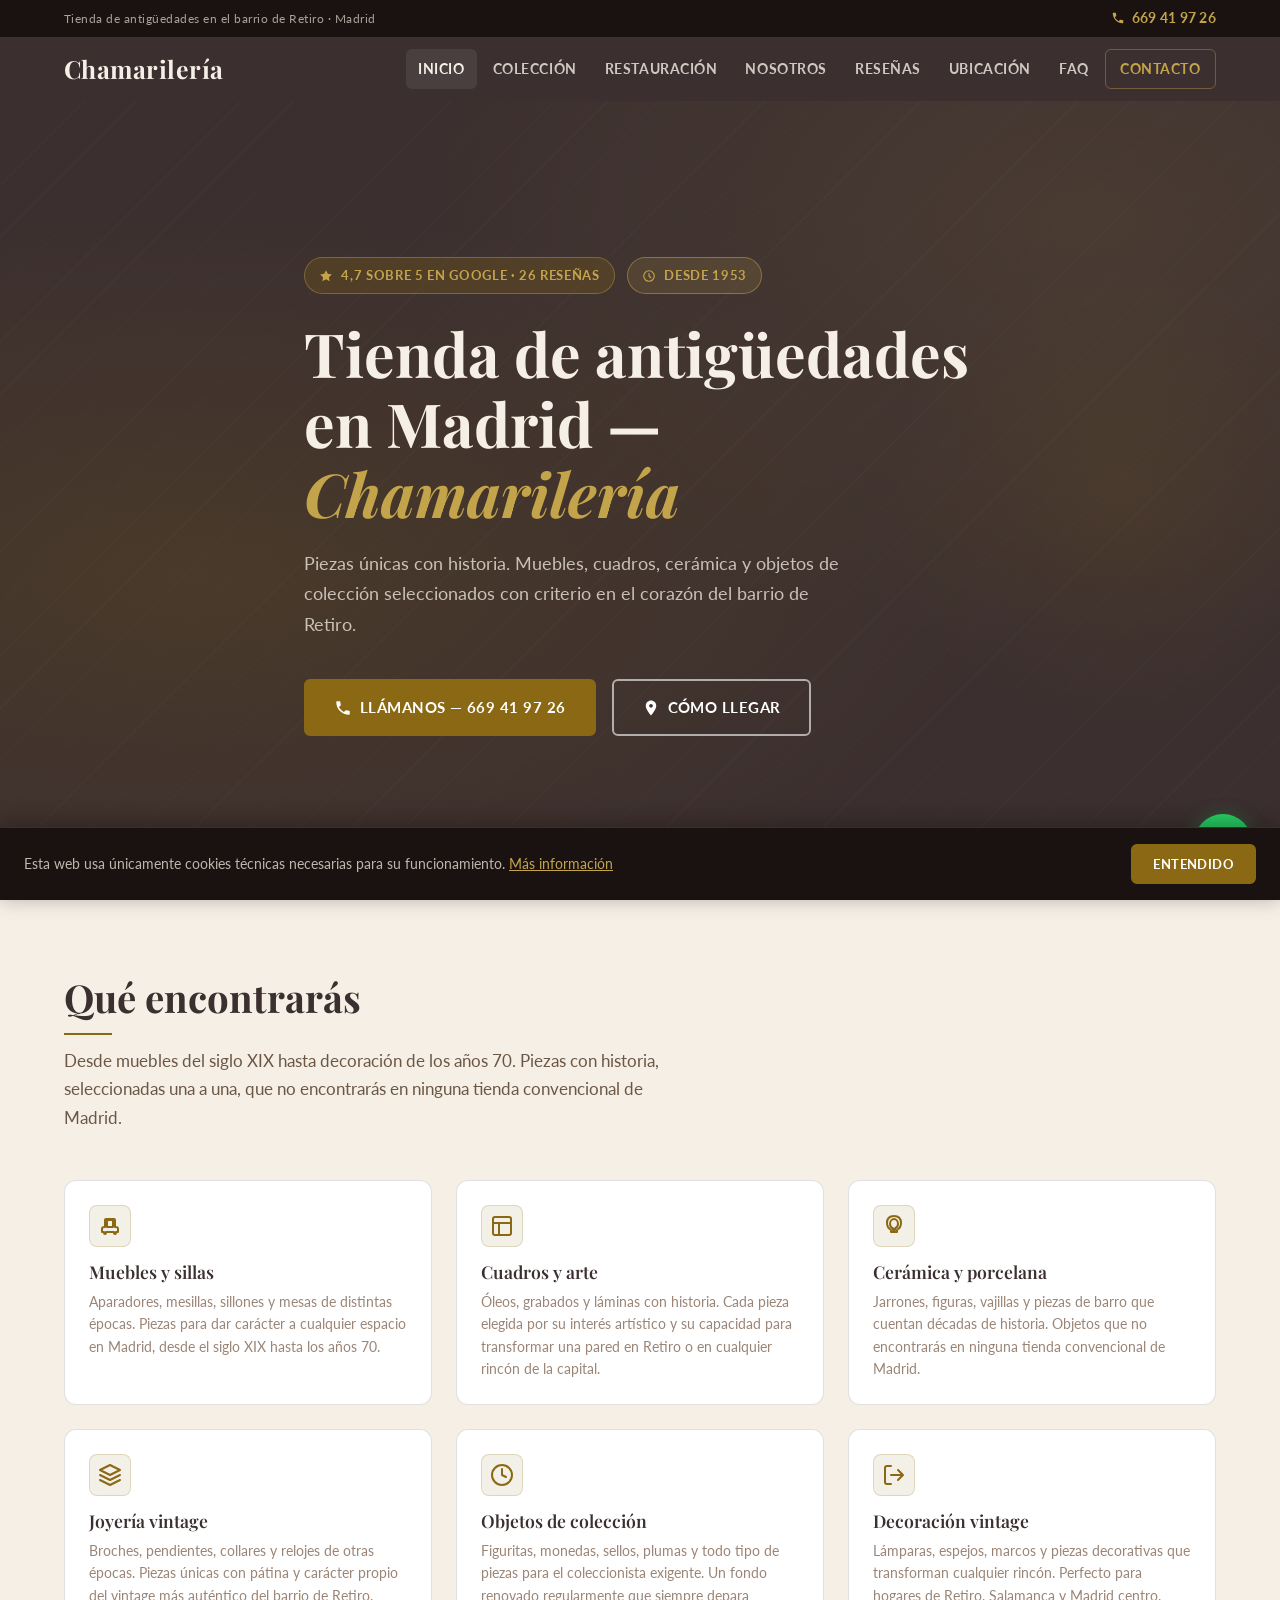
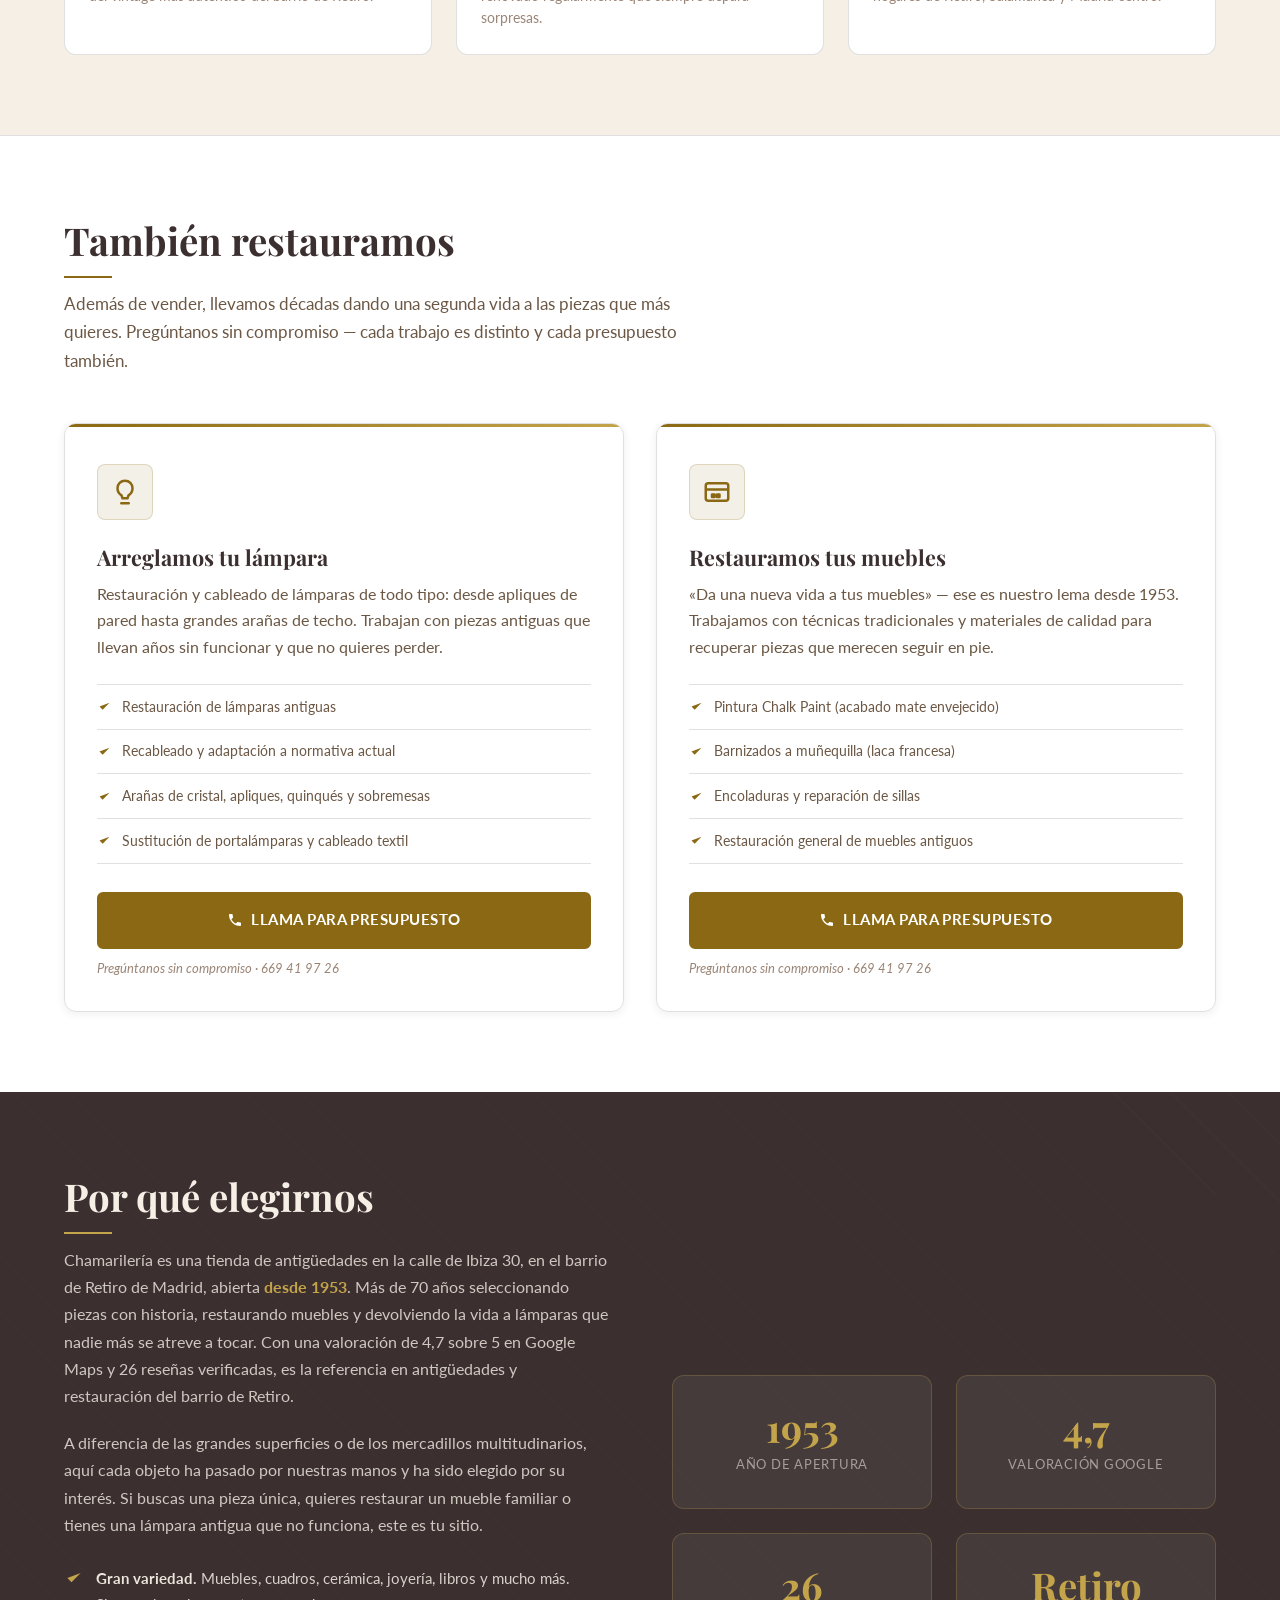
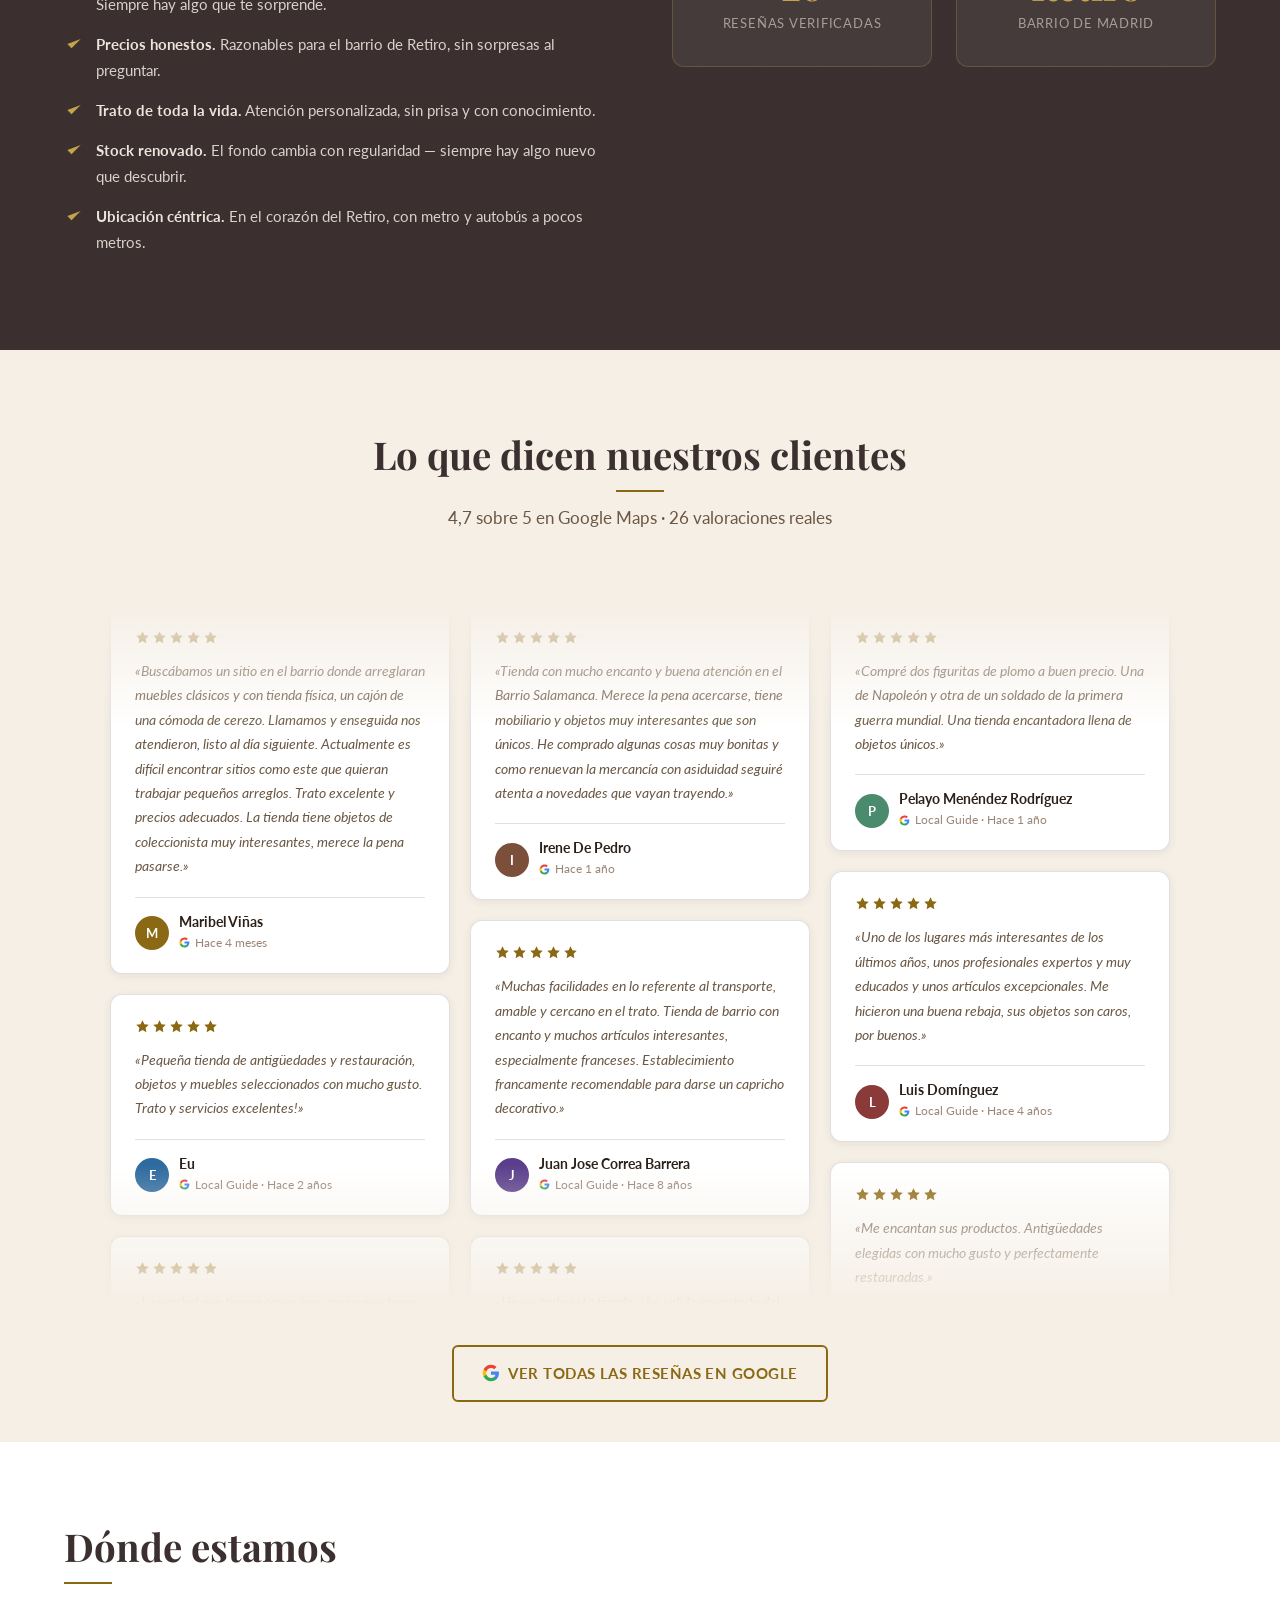
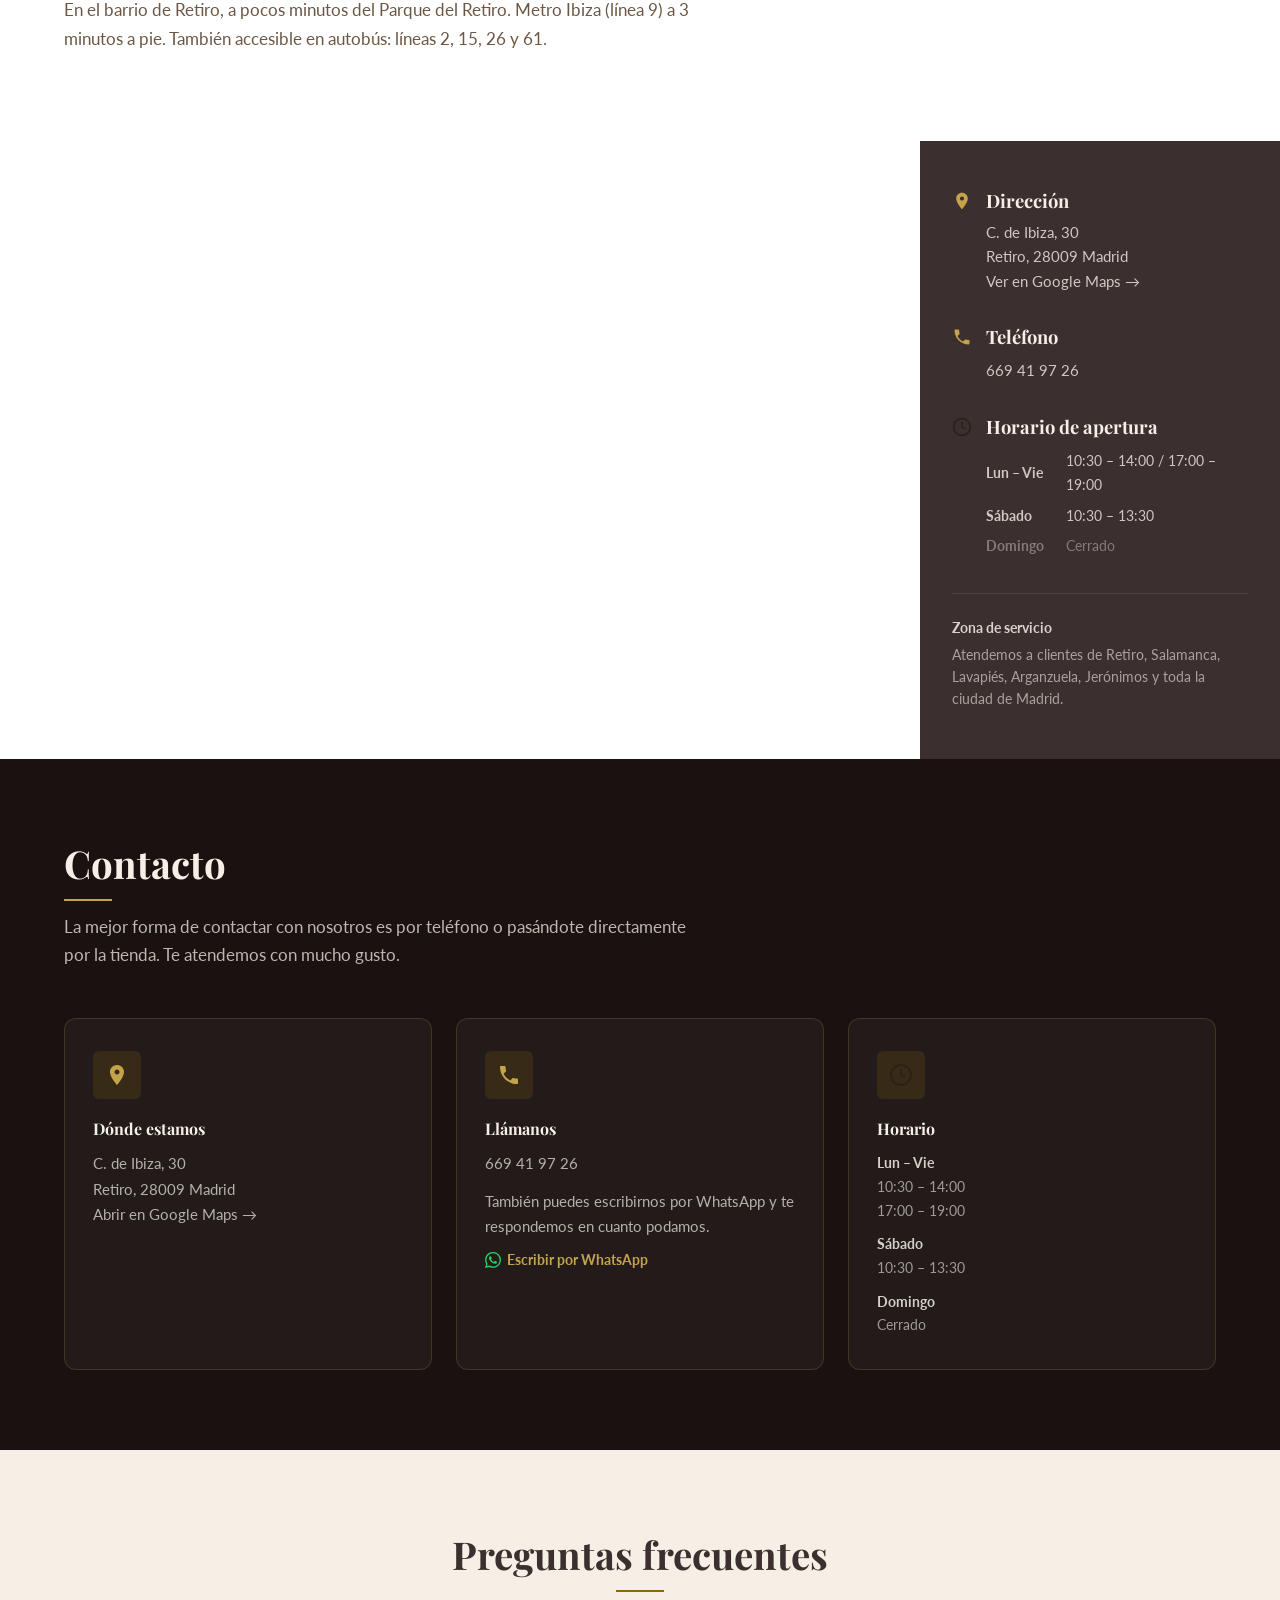
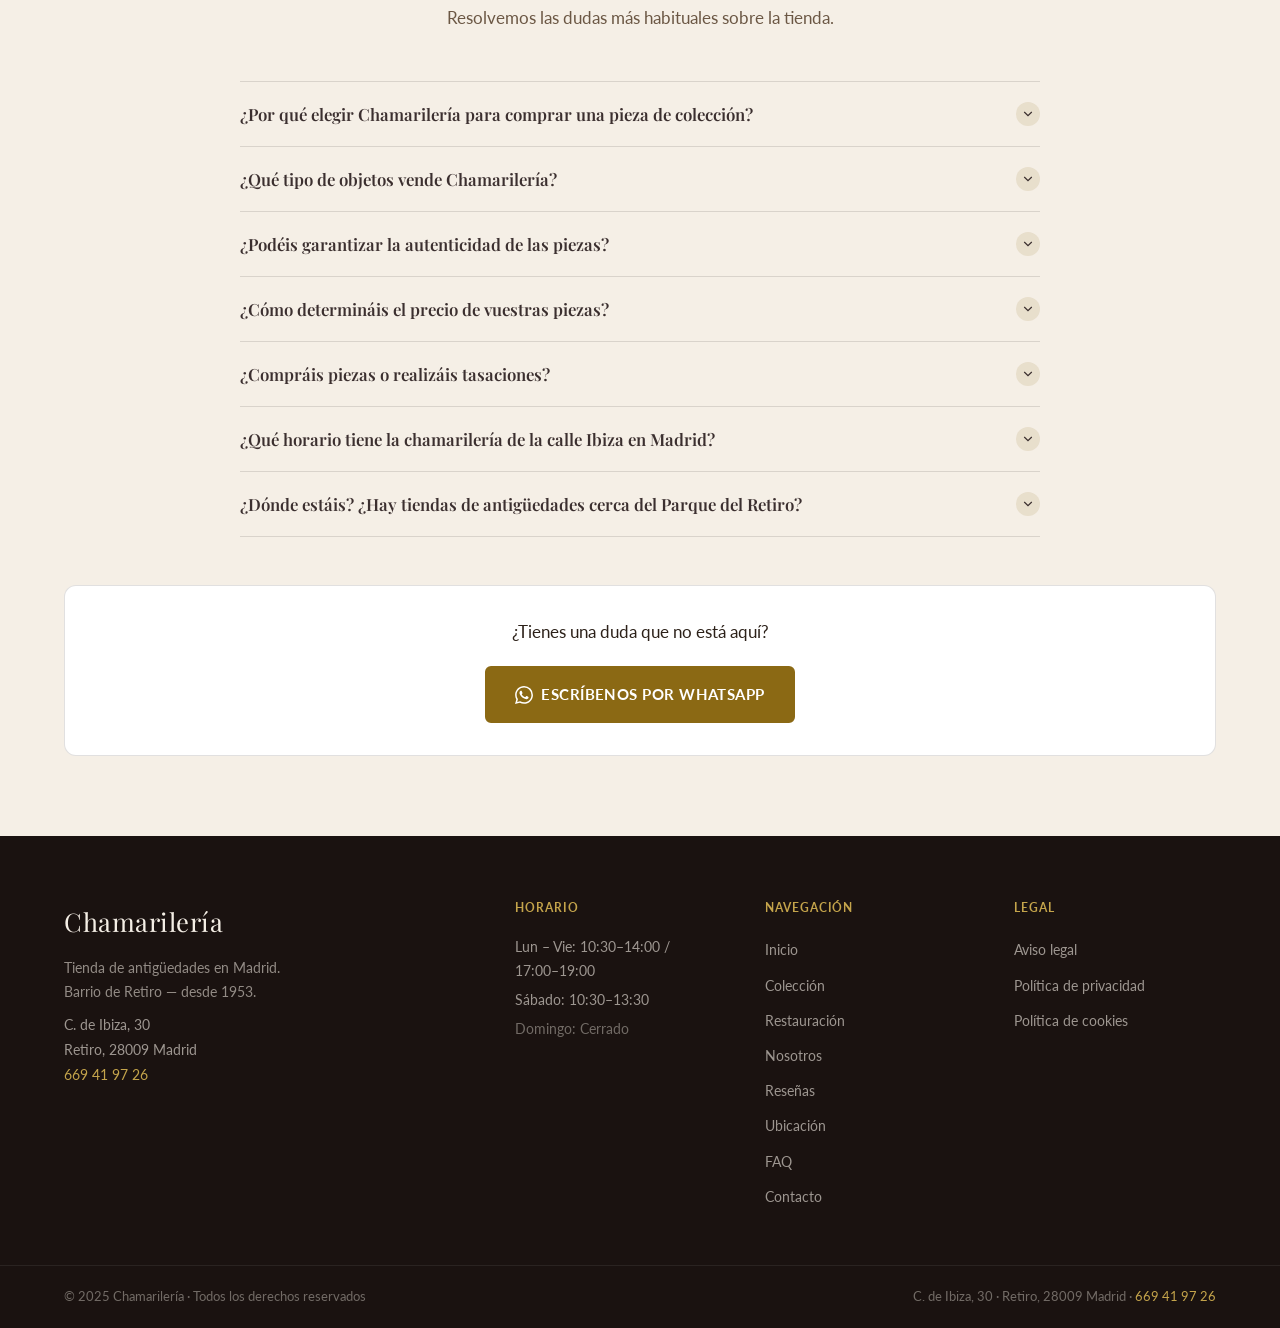
==== index.html @ 6d9577a8 "Primer commit: web Chamarilería" ====
<!DOCTYPE html>
<html lang="es">
<head>
  <meta charset="UTF-8">
  <meta name="viewport" content="width=device-width, initial-scale=1.0">
  <title>Tienda de Antigüedades en Madrid — Chamarilería | Retiro, calle Ibiza</title>
  <meta name="description" content="Chamarilería, tienda de antigüedades en Madrid (Retiro). Muebles, cuadros, cerámica, joyería vintage y objetos de colección. 4,7 ⭐ en Google · 26 reseñas. C. de Ibiza, 30. Tel. 669 41 97 26.">
  <link rel="canonical" href="https://[[DOMINIO]]/">
  <meta name="robots" content="index, follow">

  <!-- Open Graph -->
  <meta property="og:title" content="Tienda de Antigüedades en Madrid — Chamarilería | Retiro">
  <meta property="og:description" content="Chamarilería, tienda de antigüedades en Madrid (Retiro). Muebles, cuadros, cerámica, joyería vintage y objetos de colección. 4,7 ⭐ en Google · 26 reseñas.">
  <meta property="og:image" content="https://[[DOMINIO]]/img/og-image.jpg">
  <meta property="og:url" content="https://[[DOMINIO]]/">
  <meta property="og:type" content="website">
  <meta property="og:locale" content="es_ES">

  <!-- Twitter Card -->
  <meta name="twitter:card" content="summary_large_image">
  <meta name="twitter:title" content="Tienda de Antigüedades en Madrid — Chamarilería | Retiro">
  <meta name="twitter:description" content="Chamarilería, tienda de antigüedades en Madrid (Retiro). 4,7 ⭐ en Google · 26 reseñas. C. de Ibiza, 30.">
  <meta name="twitter:image" content="https://[[DOMINIO]]/img/og-image.jpg">

  <!-- Google Fonts -->
  <link rel="preconnect" href="https://fonts.googleapis.com">
  <link rel="preconnect" href="https://fonts.gstatic.com" crossorigin>
  <link href="https://fonts.googleapis.com/css2?family=Playfair+Display:ital,wght@0,400;0,600;0,700;1,400&family=Lato:wght@300;400;700&display=swap" rel="stylesheet">

  <!-- CSS -->
  <link rel="stylesheet" href="css/styles.css">

  <!-- Schema.org JSON-LD -->
  <script type="application/ld+json">
  {
    "@context": "https://schema.org",
    "@graph": [
      {
        "@type": "AntiqueShop",
        "@id": "https://[[DOMINIO]]/#negocio",
        "name": "Chamarilería",
        "description": "Tienda de antigüedades en Madrid (barrio de Retiro) abierta desde 1953. Especializada en muebles, cuadros, cerámica, joyería vintage y objetos de colección. También restaura muebles (Chalk Paint, barnizados a muñequilla, encoladuras) y repara lámparas antiguas (restauración y cableado). Valoración de 4,7 sobre 5 en Google con 26 reseñas.",
        "foundingDate": "1953",
        "url": "https://[[DOMINIO]]",
        "telephone": "+34669419726",
        "address": {
          "@type": "PostalAddress",
          "streetAddress": "C. de Ibiza, 30",
          "addressLocality": "Madrid",
          "addressRegion": "Madrid",
          "postalCode": "28009",
          "addressCountry": "ES"
        },
        "geo": {
          "@type": "GeoCoordinates",
          "latitude": 40.4076,
          "longitude": -3.6886
        },
        "openingHoursSpecification": [
          {
            "@type": "OpeningHoursSpecification",
            "dayOfWeek": ["Monday", "Tuesday", "Wednesday", "Thursday", "Friday"],
            "opens": "10:30",
            "closes": "14:00"
          },
          {
            "@type": "OpeningHoursSpecification",
            "dayOfWeek": ["Monday", "Tuesday", "Wednesday", "Thursday", "Friday"],
            "opens": "17:00",
            "closes": "19:00"
          },
          {
            "@type": "OpeningHoursSpecification",
            "dayOfWeek": ["Saturday"],
            "opens": "10:30",
            "closes": "13:30"
          }
        ],
        "aggregateRating": {
          "@type": "AggregateRating",
          "ratingValue": "4.7",
          "reviewCount": "26",
          "bestRating": "5"
        },
        "areaServed": [
          {"@type": "Place", "name": "Retiro, Madrid"},
          {"@type": "Place", "name": "Salamanca, Madrid"},
          {"@type": "Place", "name": "Lavapiés, Madrid"},
          {"@type": "Place", "name": "Arganzuela, Madrid"},
          {"@type": "Place", "name": "Madrid centro"}
        ],
        "priceRange": "€€",
        "image": "https://[[DOMINIO]]/img/og-image.jpg",
        "sameAs": []
      },
      {
        "@type": "FAQPage",
        "mainEntity": [
          {
            "@type": "Question",
            "name": "¿Por qué elegir Chamarilería para comprar una pieza de colección?",
            "acceptedAnswer": {
              "@type": "Answer",
              "text": "A diferencia de las subastas online o los grandes mercadillos, en Chamarilería cada pieza ha pasado por nuestras manos antes de llegar al mostrador. La seleccionamos por su valor histórico, estético o artístico. Con 4,7 sobre 5 en Google Maps y 26 reseñas verificadas, nuestros clientes valoran especialmente el criterio en la selección y la atención personalizada en nuestro local del barrio de Retiro de Madrid."
            }
          },
          {
            "@type": "Question",
            "name": "¿Qué tipo de objetos vende Chamarilería?",
            "acceptedAnswer": {
              "@type": "Answer",
              "text": "Chamarilería vende muebles antiguos, cuadros y grabados, cerámica y porcelana, joyería vintage, objetos de colección (monedas, sellos, figuritas) y decoración de otras épocas. El stock se renueva con regularidad, así que siempre hay algo nuevo que descubrir."
            }
          },
          {
            "@type": "Question",
            "name": "¿Podéis garantizar la autenticidad de las piezas?",
            "acceptedAnswer": {
              "@type": "Answer",
              "text": "Seleccionamos cada pieza personalmente y valoramos su procedencia antes de incluirla en el inventario. En caso de duda sobre la autenticidad o antigüedad de un objeto concreto, lo comunicamos con total transparencia. El objetivo es que el cliente sepa exactamente qué compra y qué historia tiene."
            }
          },
          {
            "@type": "Question",
            "name": "¿Cómo determináis el precio de vuestras piezas?",
            "acceptedAnswer": {
              "@type": "Answer",
              "text": "El precio de cada pieza se establece en función de su antigüedad, estado de conservación, procedencia, rareza y valor artístico o histórico. No aplicamos tarifas genéricas: cada objeto tiene su propia historia y su propio valor."
            }
          },
          {
            "@type": "Question",
            "name": "¿Compráis piezas o realizáis tasaciones?",
            "acceptedAnswer": {
              "@type": "Answer",
              "text": "Sí, nos interesa adquirir piezas con valor histórico, artístico o de colección contrastado. Para no hacer perder tiempo al cliente, pedimos fotos de buena calidad y cualquier documentación disponible (procedencia, certificados, facturas de época) antes de concertar una visita. No valoramos objetos de uso doméstico corriente ni artículos en mal estado."
            }
          },
          {
            "@type": "Question",
            "name": "¿Qué horario tiene la chamarilería de la calle Ibiza en Madrid?",
            "acceptedAnswer": {
              "@type": "Answer",
              "text": "Chamarilería abre de lunes a viernes de 10:30 a 14:00 y de 17:00 a 19:00. Los sábados abre de 10:30 a 13:30. Los domingos y festivos permanece cerrada."
            }
          },
          {
            "@type": "Question",
            "name": "¿Hay tiendas de antigüedades cerca del Parque del Retiro?",
            "acceptedAnswer": {
              "@type": "Answer",
              "text": "Sí. Chamarilería está en la calle de Ibiza 30, a escasos minutos a pie del Parque del Retiro, muy cerca del metro Ibiza (línea 9). Es el punto de referencia para los amantes de las antigüedades en esta zona de Madrid."
            }
          }
        ]
      }
    ]
  }
  </script>

  <link rel="icon" type="image/x-icon" href="favicon.ico">
</head>
<body>

  <!-- =========================================================
       HEADER
  ========================================================== -->
  <header id="header">
    <div class="top-bar">
      <div class="container">
        <span class="top-bar-text">Tienda de antigüedades en el barrio de Retiro · Madrid</span>
        <a href="tel:+34669419726" class="top-bar-phone" aria-label="Llamar a Chamarilería">
          <svg viewBox="0 0 24 24" aria-hidden="true"><path d="M6.6 10.8c1.4 2.8 3.8 5.1 6.6 6.6l2.2-2.2c.3-.3.7-.4 1-.2 1.1.4 2.3.6 3.6.6.6 0 1 .4 1 1V20c0 .6-.4 1-1 1-9.4 0-17-7.6-17-17 0-.6.4-1 1-1h3.5c.6 0 1 .4 1 1 0 1.3.2 2.5.6 3.6.1.3 0 .7-.2 1L6.6 10.8z"/></svg>
          669 41 97 26
        </a>
      </div>
    </div>
    <nav class="nav" aria-label="Navegación principal">
      <div class="container nav-inner">
        <a href="#inicio" class="nav-logo" aria-label="Chamarilería — Inicio">Chamarilería</a>
        <button class="hamburger" id="hamburger" aria-label="Abrir menú" aria-expanded="false" aria-controls="navMenu">
          <span></span>
          <span></span>
          <span></span>
        </button>
        <ul class="nav-menu" id="navMenu" role="list">
          <li><a href="#inicio">Inicio</a></li>
          <li><a href="#que-encontraras">Colección</a></li>
          <li><a href="#restauracion">Restauración</a></li>
          <li><a href="#sobre-nosotros">Nosotros</a></li>
          <li><a href="#resenas">Reseñas</a></li>
          <li><a href="#donde-estamos">Ubicación</a></li>
          <li><a href="#faq">FAQ</a></li>
          <li><a href="#contacto" class="nav-cta">Contacto</a></li>
        </ul>
      </div>
    </nav>
  </header>

  <main>

    <!-- =========================================================
         HERO
    ========================================================== -->
    <section id="inicio" class="hero" aria-labelledby="hero-heading">
      <div class="hero-content container">
        <div style="display:flex; gap:0.75rem; flex-wrap:wrap; margin-bottom:1.5rem;">
          <div class="hero-badge" style="margin-bottom:0;">
            <svg viewBox="0 0 24 24" aria-hidden="true"><path d="M12 2l3.09 6.26L22 9.27l-5 4.87 1.18 6.88L12 17.77l-6.18 3.25L7 14.14 2 9.27l6.91-1.01L12 2z"/></svg>
            4,7 sobre 5 en Google · 26 reseñas
          </div>
          <div class="hero-badge" style="margin-bottom:0; background-color:rgba(196,164,75,0.15); border-color:rgba(196,164,75,0.5);">
            <svg viewBox="0 0 24 24" aria-hidden="true" style="fill:var(--color-accent-light)"><path d="M12 8v4l3 3m6-3a9 9 0 11-18 0 9 9 0 0118 0z" fill="none" stroke="currentColor" stroke-width="2" stroke-linecap="round"/></svg>
            Desde 1953
          </div>
        </div>
        <h1 id="hero-heading">
          Tienda de antigüedades<br>
          en Madrid — <em>Chamarilería</em>
        </h1>
        <p class="hero-sub">
          Piezas únicas con historia. Muebles, cuadros, cerámica y objetos de colección
          seleccionados con criterio en el corazón del barrio de Retiro.
        </p>
        <div class="hero-ctas">
          <a href="tel:+34669419726" class="btn btn-primary">
            <svg viewBox="0 0 24 24" width="18" height="18" fill="currentColor" aria-hidden="true"><path d="M6.6 10.8c1.4 2.8 3.8 5.1 6.6 6.6l2.2-2.2c.3-.3.7-.4 1-.2 1.1.4 2.3.6 3.6.6.6 0 1 .4 1 1V20c0 .6-.4 1-1 1-9.4 0-17-7.6-17-17 0-.6.4-1 1-1h3.5c.6 0 1 .4 1 1 0 1.3.2 2.5.6 3.6.1.3 0 .7-.2 1L6.6 10.8z"/></svg>
            Llámanos — 669 41 97 26
          </a>
          <a href="https://www.google.com/maps/search/Chamarilería+Calle+Ibiza+30+Madrid" target="_blank" rel="noopener noreferrer" class="btn btn-outline">
            <svg viewBox="0 0 24 24" width="18" height="18" fill="currentColor" aria-hidden="true"><path d="M12 2C8.13 2 5 5.13 5 9c0 5.25 7 13 7 13s7-7.75 7-13c0-3.87-3.13-7-7-7zm0 9.5c-1.38 0-2.5-1.12-2.5-2.5S10.62 6.5 12 6.5 14.5 7.62 14.5 9 13.38 11.5 12 11.5z"/></svg>
            Cómo llegar
          </a>
        </div>
      </div>
      <div class="hero-deco" aria-hidden="true"></div>
    </section>

    <!-- =========================================================
         QUÉ ENCONTRARÁS
    ========================================================== -->
    <section id="que-encontraras" class="services" aria-labelledby="services-heading">
      <div class="container">
        <h2 id="services-heading" class="section-title fade-in">Qué encontrarás</h2>
        <p class="section-subtitle fade-in">
          Desde muebles del siglo XIX hasta decoración de los años 70. Piezas con historia,
          seleccionadas una a una, que no encontrarás en ninguna tienda convencional de Madrid.
        </p>
        <div class="services-grid">

          <!-- Muebles -->
          <article class="service-card fade-in">
            <div class="service-icon">
              <svg viewBox="0 0 24 24" aria-hidden="true"><path d="M7 13V6a1 1 0 0 1 1-1h8a1 1 0 0 1 1 1v7h1a2 2 0 0 1 2 2v3h-2v1a1 1 0 0 1-2 0v-1H8v1a1 1 0 0 1-2 0v-1H4v-3a2 2 0 0 1 2-2h1zm2-7v7h6V6H9z"/></svg>
            </div>
            <h3>Muebles y sillas</h3>
            <p>Aparadores, mesillas, sillones y mesas de distintas épocas. Piezas para dar carácter a cualquier espacio en Madrid, desde el siglo XIX hasta los años 70.</p>
          </article>

          <!-- Cuadros -->
          <article class="service-card fade-in">
            <div class="service-icon">
              <svg viewBox="0 0 24 24" aria-hidden="true"><rect x="3" y="3" width="18" height="18" rx="2" ry="2"/><path d="M3 9h18M9 21V9"/></svg>
            </div>
            <h3>Cuadros y arte</h3>
            <p>Óleos, grabados y láminas con historia. Cada pieza elegida por su interés artístico y su capacidad para transformar una pared en Retiro o en cualquier rincón de la capital.</p>
          </article>

          <!-- Cerámica -->
          <article class="service-card fade-in">
            <div class="service-icon">
              <svg viewBox="0 0 24 24" aria-hidden="true"><path d="M12 2c-4 0-7 2-7 7 0 3 1.5 5.5 4 7v2h6v-2c2.5-1.5 4-4 4-7 0-5-3-7-7-7zm-1 14v-1.5c-1.7-.8-3-2.6-3-4.5 0-3 2-5 4-5s4 2 4 5c0 1.9-1.3 3.7-3 4.5V16h-2z"/></svg>
            </div>
            <h3>Cerámica y porcelana</h3>
            <p>Jarrones, figuras, vajillas y piezas de barro que cuentan décadas de historia. Objetos que no encontrarás en ninguna tienda convencional de Madrid.</p>
          </article>

          <!-- Joyería -->
          <article class="service-card fade-in">
            <div class="service-icon">
              <svg viewBox="0 0 24 24" aria-hidden="true"><path d="M12 2L2 7l10 5 10-5-10-5zM2 17l10 5 10-5M2 12l10 5 10-5"/></svg>
            </div>
            <h3>Joyería vintage</h3>
            <p>Broches, pendientes, collares y relojes de otras épocas. Piezas únicas con pátina y carácter propio del vintage más auténtico del barrio de Retiro.</p>
          </article>

          <!-- Objetos de colección -->
          <article class="service-card fade-in">
            <div class="service-icon">
              <svg viewBox="0 0 24 24" aria-hidden="true"><circle cx="12" cy="12" r="10"/><polyline points="12 6 12 12 16 14"/></svg>
            </div>
            <h3>Objetos de colección</h3>
            <p>Figuritas, monedas, sellos, plumas y todo tipo de piezas para el coleccionista exigente. Un fondo renovado regularmente que siempre depara sorpresas.</p>
          </article>

          <!-- Decoración -->
          <article class="service-card fade-in">
            <div class="service-icon">
              <svg viewBox="0 0 24 24" aria-hidden="true"><path d="M9 21H5a2 2 0 0 1-2-2V5a2 2 0 0 1 2-2h4M16 17l5-5-5-5M21 12H9"/></svg>
            </div>
            <h3>Decoración vintage</h3>
            <p>Lámparas, espejos, marcos y piezas decorativas que transforman cualquier rincón. Perfecto para hogares de Retiro, Salamanca y Madrid centro.</p>
          </article>

        </div>
      </div>
    </section>

    <!-- =========================================================
         RESTAURACIÓN
    ========================================================== -->
    <section id="restauracion" class="restoration" aria-labelledby="restoration-heading">
      <div class="container">
        <h2 id="restoration-heading" class="section-title fade-in">También restauramos</h2>
        <p class="section-subtitle fade-in">
          Además de vender, llevamos décadas dando una segunda vida a las piezas que más quieres.
          Pregúntanos sin compromiso — cada trabajo es distinto y cada presupuesto también.
        </p>
        <div class="restoration-grid">

          <!-- Lámparas -->
          <article class="restoration-card fade-in">
            <div class="service-icon">
              <svg viewBox="0 0 24 24" aria-hidden="true"><path d="M9 21h6M12 3C8.5 3 6 5.5 6 9c0 2.4 1.3 4.5 3.2 5.7L10 17h4l.8-2.3C16.7 13.5 18 11.4 18 9c0-3.5-2.5-6-6-6z"/></svg>
            </div>
            <h3>Arreglamos tu lámpara</h3>
            <p>Restauración y cableado de lámparas de todo tipo: desde apliques de pared hasta grandes arañas de techo. Trabajan con piezas antiguas que llevan años sin funcionar y que no quieres perder.</p>
            <ul class="restoration-services">
              <li>
                <svg viewBox="0 0 24 24" aria-hidden="true"><path d="M20 6L9 17l-5-5"/></svg>
                Restauración de lámparas antiguas
              </li>
              <li>
                <svg viewBox="0 0 24 24" aria-hidden="true"><path d="M20 6L9 17l-5-5"/></svg>
                Recableado y adaptación a normativa actual
              </li>
              <li>
                <svg viewBox="0 0 24 24" aria-hidden="true"><path d="M20 6L9 17l-5-5"/></svg>
                Arañas de cristal, apliques, quinqués y sobremesas
              </li>
              <li>
                <svg viewBox="0 0 24 24" aria-hidden="true"><path d="M20 6L9 17l-5-5"/></svg>
                Sustitución de portalámparas y cableado textil
              </li>
            </ul>
            <a href="tel:+34669419726" class="btn btn-primary" style="width:100%; justify-content:center;">
              <svg viewBox="0 0 24 24" width="16" height="16" fill="currentColor" aria-hidden="true"><path d="M6.6 10.8c1.4 2.8 3.8 5.1 6.6 6.6l2.2-2.2c.3-.3.7-.4 1-.2 1.1.4 2.3.6 3.6.6.6 0 1 .4 1 1V20c0 .6-.4 1-1 1-9.4 0-17-7.6-17-17 0-.6.4-1 1-1h3.5c.6 0 1 .4 1 1 0 1.3.2 2.5.6 3.6.1.3 0 .7-.2 1L6.6 10.8z"/></svg>
              Llama para presupuesto
            </a>
            <span class="restoration-cta">Pregúntanos sin compromiso · 669 41 97 26</span>
          </article>

          <!-- Muebles -->
          <article class="restoration-card fade-in">
            <div class="service-icon">
              <svg viewBox="0 0 24 24" aria-hidden="true"><path d="M3 7a2 2 0 0 1 2-2h14a2 2 0 0 1 2 2v3H3V7zm0 3h18v7a2 2 0 0 1-2 2H5a2 2 0 0 1-2-2v-7zm5 4h2v2H8v-2zm4 0h2v2h-2v-2z"/></svg>
            </div>
            <h3>Restauramos tus muebles</h3>
            <p>«Da una nueva vida a tus muebles» — ese es nuestro lema desde 1953. Trabajamos con técnicas tradicionales y materiales de calidad para recuperar piezas que merecen seguir en pie.</p>
            <ul class="restoration-services">
              <li>
                <svg viewBox="0 0 24 24" aria-hidden="true"><path d="M20 6L9 17l-5-5"/></svg>
                Pintura Chalk Paint (acabado mate envejecido)
              </li>
              <li>
                <svg viewBox="0 0 24 24" aria-hidden="true"><path d="M20 6L9 17l-5-5"/></svg>
                Barnizados a muñequilla (laca francesa)
              </li>
              <li>
                <svg viewBox="0 0 24 24" aria-hidden="true"><path d="M20 6L9 17l-5-5"/></svg>
                Encoladuras y reparación de sillas
              </li>
              <li>
                <svg viewBox="0 0 24 24" aria-hidden="true"><path d="M20 6L9 17l-5-5"/></svg>
                Restauración general de muebles antiguos
              </li>
            </ul>
            <a href="tel:+34669419726" class="btn btn-primary" style="width:100%; justify-content:center;">
              <svg viewBox="0 0 24 24" width="16" height="16" fill="currentColor" aria-hidden="true"><path d="M6.6 10.8c1.4 2.8 3.8 5.1 6.6 6.6l2.2-2.2c.3-.3.7-.4 1-.2 1.1.4 2.3.6 3.6.6.6 0 1 .4 1 1V20c0 .6-.4 1-1 1-9.4 0-17-7.6-17-17 0-.6.4-1 1-1h3.5c.6 0 1 .4 1 1 0 1.3.2 2.5.6 3.6.1.3 0 .7-.2 1L6.6 10.8z"/></svg>
              Llama para presupuesto
            </a>
            <span class="restoration-cta">Pregúntanos sin compromiso · 669 41 97 26</span>
          </article>

        </div>
      </div>
    </section>

    <!-- =========================================================
         SOBRE NOSOTROS
    ========================================================== -->
    <section id="sobre-nosotros" class="about" aria-labelledby="about-heading">
      <div class="about-inner container">
        <div class="about-text fade-in">
          <h2 id="about-heading" class="section-title section-title--light">Por qué elegirnos</h2>
          <p>
            Chamarilería es una tienda de antigüedades en la calle de Ibiza 30, en el barrio de Retiro de
            Madrid, abierta <strong style="color:var(--color-accent-light)">desde 1953</strong>. Más de
            70 años seleccionando piezas con historia, restaurando muebles y devolviendo la vida a lámparas
            que nadie más se atreve a tocar. Con una valoración de 4,7 sobre 5 en Google Maps y 26 reseñas
            verificadas, es la referencia en antigüedades y restauración del barrio de Retiro.
          </p>
          <p>
            A diferencia de las grandes superficies o de los mercadillos multitudinarios, aquí cada objeto ha
            pasado por nuestras manos y ha sido elegido por su interés. Si buscas una pieza única, quieres
            restaurar un mueble familiar o tienes una lámpara antigua que no funciona, este es tu sitio.
          </p>
          <ul class="about-list">
            <li>
              <svg viewBox="0 0 24 24" aria-hidden="true"><path d="M20 6L9 17l-5-5"/></svg>
              <span><strong style="color: rgba(245,239,230,0.95)">Gran variedad.</strong> Muebles, cuadros, cerámica, joyería, libros y mucho más. Siempre hay algo que te sorprende.</span>
            </li>
            <li>
              <svg viewBox="0 0 24 24" aria-hidden="true"><path d="M20 6L9 17l-5-5"/></svg>
              <span><strong style="color: rgba(245,239,230,0.95)">Precios honestos.</strong> Razonables para el barrio de Retiro, sin sorpresas al preguntar.</span>
            </li>
            <li>
              <svg viewBox="0 0 24 24" aria-hidden="true"><path d="M20 6L9 17l-5-5"/></svg>
              <span><strong style="color: rgba(245,239,230,0.95)">Trato de toda la vida.</strong> Atención personalizada, sin prisa y con conocimiento.</span>
            </li>
            <li>
              <svg viewBox="0 0 24 24" aria-hidden="true"><path d="M20 6L9 17l-5-5"/></svg>
              <span><strong style="color: rgba(245,239,230,0.95)">Stock renovado.</strong> El fondo cambia con regularidad — siempre hay algo nuevo que descubrir.</span>
            </li>
            <li>
              <svg viewBox="0 0 24 24" aria-hidden="true"><path d="M20 6L9 17l-5-5"/></svg>
              <span><strong style="color: rgba(245,239,230,0.95)">Ubicación céntrica.</strong> En el corazón del Retiro, con metro y autobús a pocos metros.</span>
            </li>
          </ul>
        </div>
        <div class="about-stats fade-in">
          <div class="stat">
            <span class="stat-value">1953</span>
            <span class="stat-label">Año de apertura</span>
          </div>
          <div class="stat">
            <span class="stat-value">4,7</span>
            <span class="stat-label">Valoración Google</span>
          </div>
          <div class="stat">
            <span class="stat-value">26</span>
            <span class="stat-label">Reseñas verificadas</span>
          </div>
          <div class="stat">
            <span class="stat-value">Retiro</span>
            <span class="stat-label">Barrio de Madrid</span>
          </div>
        </div>
      </div>
    </section>

    <!-- =========================================================
         RESEÑAS — scroll infinito en columnas
    ========================================================== -->
    <section id="resenas" class="reviews-scroll" aria-labelledby="reviews-heading">
      <div class="container">
        <h2 id="reviews-heading" class="section-title section-title--centered fade-in">Lo que dicen nuestros clientes</h2>
        <p class="section-subtitle section-subtitle--centered fade-in">
          4,7 sobre 5 en Google Maps · 26 valoraciones reales
        </p>
      </div>

      <div class="reviews-scroll-grid" aria-label="Reseñas verificadas de clientes en Google Maps">

        <!-- ─── COLUMNA 1 — 18 s ────────────────────────────── -->
        <div class="reviews-col reviews-col--1">

          <!-- === primer pase === -->
          <article class="review-scroll-card">
            <div class="review-scroll-stars" aria-label="5 estrellas"><svg viewBox="0 0 24 24" aria-hidden="true"><path d="M12 2l3.09 6.26L22 9.27l-5 4.87 1.18 6.88L12 17.77l-6.18 3.25L7 14.14 2 9.27l6.91-1.01L12 2z"/></svg><svg viewBox="0 0 24 24" aria-hidden="true"><path d="M12 2l3.09 6.26L22 9.27l-5 4.87 1.18 6.88L12 17.77l-6.18 3.25L7 14.14 2 9.27l6.91-1.01L12 2z"/></svg><svg viewBox="0 0 24 24" aria-hidden="true"><path d="M12 2l3.09 6.26L22 9.27l-5 4.87 1.18 6.88L12 17.77l-6.18 3.25L7 14.14 2 9.27l6.91-1.01L12 2z"/></svg><svg viewBox="0 0 24 24" aria-hidden="true"><path d="M12 2l3.09 6.26L22 9.27l-5 4.87 1.18 6.88L12 17.77l-6.18 3.25L7 14.14 2 9.27l6.91-1.01L12 2z"/></svg><svg viewBox="0 0 24 24" aria-hidden="true"><path d="M12 2l3.09 6.26L22 9.27l-5 4.87 1.18 6.88L12 17.77l-6.18 3.25L7 14.14 2 9.27l6.91-1.01L12 2z"/></svg></div>
            <p class="review-scroll-text">«Buscábamos un sitio en el barrio donde arreglaran muebles clásicos y con tienda física, un cajón de una cómoda de cerezo. Llamamos y enseguida nos atendieron, listo al día siguiente. Actualmente es difícil encontrar sitios como este que quieran trabajar pequeños arreglos. Trato excelente y precios adecuados. La tienda tiene objetos de coleccionista muy interesantes, merece la pena pasarse.»</p>
            <div class="review-scroll-author">
              <div class="review-avatar av-1" aria-hidden="true">M</div>
              <div>
                <div class="review-author-name">Maribel Viñas</div>
                <div class="review-author-sub"><svg viewBox="0 0 24 24" aria-hidden="true"><path d="M22.56 12.25c0-.78-.07-1.53-.2-2.25H12v4.26h5.92c-.26 1.37-1.04 2.53-2.21 3.31v2.77h3.57c2.08-1.92 3.28-4.74 3.28-8.09z" fill="#4285F4"/><path d="M12 23c2.97 0 5.46-.98 7.28-2.66l-3.57-2.77c-.98.66-2.23 1.06-3.71 1.06-2.86 0-5.29-1.93-6.16-4.53H2.18v2.84C3.99 20.53 7.7 23 12 23z" fill="#34A853"/><path d="M5.84 14.09c-.22-.66-.35-1.36-.35-2.09s.13-1.43.35-2.09V7.07H2.18C1.43 8.55 1 10.22 1 12s.43 3.45 1.18 4.93l2.85-2.22.81-.62z" fill="#FBBC05"/><path d="M12 5.38c1.62 0 3.06.56 4.21 1.64l3.15-3.15C17.45 2.09 14.97 1 12 1 7.7 1 3.99 3.47 2.18 7.07l3.66 2.84c.87-2.6 3.3-4.53 6.16-4.53z" fill="#EA4335"/></svg>Hace 4 meses</div>
              </div>
            </div>
          </article>

          <article class="review-scroll-card">
            <div class="review-scroll-stars" aria-label="5 estrellas"><svg viewBox="0 0 24 24" aria-hidden="true"><path d="M12 2l3.09 6.26L22 9.27l-5 4.87 1.18 6.88L12 17.77l-6.18 3.25L7 14.14 2 9.27l6.91-1.01L12 2z"/></svg><svg viewBox="0 0 24 24" aria-hidden="true"><path d="M12 2l3.09 6.26L22 9.27l-5 4.87 1.18 6.88L12 17.77l-6.18 3.25L7 14.14 2 9.27l6.91-1.01L12 2z"/></svg><svg viewBox="0 0 24 24" aria-hidden="true"><path d="M12 2l3.09 6.26L22 9.27l-5 4.87 1.18 6.88L12 17.77l-6.18 3.25L7 14.14 2 9.27l6.91-1.01L12 2z"/></svg><svg viewBox="0 0 24 24" aria-hidden="true"><path d="M12 2l3.09 6.26L22 9.27l-5 4.87 1.18 6.88L12 17.77l-6.18 3.25L7 14.14 2 9.27l6.91-1.01L12 2z"/></svg><svg viewBox="0 0 24 24" aria-hidden="true"><path d="M12 2l3.09 6.26L22 9.27l-5 4.87 1.18 6.88L12 17.77l-6.18 3.25L7 14.14 2 9.27l6.91-1.01L12 2z"/></svg></div>
            <p class="review-scroll-text">«Pequeña tienda de antigüedades y restauración, objetos y muebles seleccionados con mucho gusto. Trato y servicios excelentes!»</p>
            <div class="review-scroll-author">
              <div class="review-avatar av-2" aria-hidden="true">E</div>
              <div>
                <div class="review-author-name">Eu</div>
                <div class="review-author-sub"><svg viewBox="0 0 24 24" aria-hidden="true"><path d="M22.56 12.25c0-.78-.07-1.53-.2-2.25H12v4.26h5.92c-.26 1.37-1.04 2.53-2.21 3.31v2.77h3.57c2.08-1.92 3.28-4.74 3.28-8.09z" fill="#4285F4"/><path d="M12 23c2.97 0 5.46-.98 7.28-2.66l-3.57-2.77c-.98.66-2.23 1.06-3.71 1.06-2.86 0-5.29-1.93-6.16-4.53H2.18v2.84C3.99 20.53 7.7 23 12 23z" fill="#34A853"/><path d="M5.84 14.09c-.22-.66-.35-1.36-.35-2.09s.13-1.43.35-2.09V7.07H2.18C1.43 8.55 1 10.22 1 12s.43 3.45 1.18 4.93l2.85-2.22.81-.62z" fill="#FBBC05"/><path d="M12 5.38c1.62 0 3.06.56 4.21 1.64l3.15-3.15C17.45 2.09 14.97 1 12 1 7.7 1 3.99 3.47 2.18 7.07l3.66 2.84c.87-2.6 3.3-4.53 6.16-4.53z" fill="#EA4335"/></svg>Local Guide · Hace 2 años</div>
              </div>
            </div>
          </article>

          <article class="review-scroll-card">
            <div class="review-scroll-stars" aria-label="5 estrellas"><svg viewBox="0 0 24 24" aria-hidden="true"><path d="M12 2l3.09 6.26L22 9.27l-5 4.87 1.18 6.88L12 17.77l-6.18 3.25L7 14.14 2 9.27l6.91-1.01L12 2z"/></svg><svg viewBox="0 0 24 24" aria-hidden="true"><path d="M12 2l3.09 6.26L22 9.27l-5 4.87 1.18 6.88L12 17.77l-6.18 3.25L7 14.14 2 9.27l6.91-1.01L12 2z"/></svg><svg viewBox="0 0 24 24" aria-hidden="true"><path d="M12 2l3.09 6.26L22 9.27l-5 4.87 1.18 6.88L12 17.77l-6.18 3.25L7 14.14 2 9.27l6.91-1.01L12 2z"/></svg><svg viewBox="0 0 24 24" aria-hidden="true"><path d="M12 2l3.09 6.26L22 9.27l-5 4.87 1.18 6.88L12 17.77l-6.18 3.25L7 14.14 2 9.27l6.91-1.01L12 2z"/></svg><svg viewBox="0 0 24 24" aria-hidden="true"><path d="M12 2l3.09 6.26L22 9.27l-5 4.87 1.18 6.88L12 17.77l-6.18 3.25L7 14.14 2 9.27l6.91-1.01L12 2z"/></svg></div>
            <p class="review-scroll-text">«La verdad que tienen cosas muy curiosas y buen precio, lo recomiendo.»</p>
            <div class="review-scroll-author">
              <div class="review-avatar av-9" aria-hidden="true">R</div>
              <div>
                <div class="review-author-name">Ramón</div>
                <div class="review-author-sub"><svg viewBox="0 0 24 24" aria-hidden="true"><path d="M22.56 12.25c0-.78-.07-1.53-.2-2.25H12v4.26h5.92c-.26 1.37-1.04 2.53-2.21 3.31v2.77h3.57c2.08-1.92 3.28-4.74 3.28-8.09z" fill="#4285F4"/><path d="M12 23c2.97 0 5.46-.98 7.28-2.66l-3.57-2.77c-.98.66-2.23 1.06-3.71 1.06-2.86 0-5.29-1.93-6.16-4.53H2.18v2.84C3.99 20.53 7.7 23 12 23z" fill="#34A853"/><path d="M5.84 14.09c-.22-.66-.35-1.36-.35-2.09s.13-1.43.35-2.09V7.07H2.18C1.43 8.55 1 10.22 1 12s.43 3.45 1.18 4.93l2.85-2.22.81-.62z" fill="#FBBC05"/><path d="M12 5.38c1.62 0 3.06.56 4.21 1.64l3.15-3.15C17.45 2.09 14.97 1 12 1 7.7 1 3.99 3.47 2.18 7.07l3.66 2.84c.87-2.6 3.3-4.53 6.16-4.53z" fill="#EA4335"/></svg>Local Guide · Hace 3 años</div>
              </div>
            </div>
          </article>

          <!-- === duplicado para loop sin cortes === -->
          <article class="review-scroll-card">
            <div class="review-scroll-stars" aria-label="5 estrellas"><svg viewBox="0 0 24 24" aria-hidden="true"><path d="M12 2l3.09 6.26L22 9.27l-5 4.87 1.18 6.88L12 17.77l-6.18 3.25L7 14.14 2 9.27l6.91-1.01L12 2z"/></svg><svg viewBox="0 0 24 24" aria-hidden="true"><path d="M12 2l3.09 6.26L22 9.27l-5 4.87 1.18 6.88L12 17.77l-6.18 3.25L7 14.14 2 9.27l6.91-1.01L12 2z"/></svg><svg viewBox="0 0 24 24" aria-hidden="true"><path d="M12 2l3.09 6.26L22 9.27l-5 4.87 1.18 6.88L12 17.77l-6.18 3.25L7 14.14 2 9.27l6.91-1.01L12 2z"/></svg><svg viewBox="0 0 24 24" aria-hidden="true"><path d="M12 2l3.09 6.26L22 9.27l-5 4.87 1.18 6.88L12 17.77l-6.18 3.25L7 14.14 2 9.27l6.91-1.01L12 2z"/></svg><svg viewBox="0 0 24 24" aria-hidden="true"><path d="M12 2l3.09 6.26L22 9.27l-5 4.87 1.18 6.88L12 17.77l-6.18 3.25L7 14.14 2 9.27l6.91-1.01L12 2z"/></svg></div>
            <p class="review-scroll-text">«Buscábamos un sitio en el barrio donde arreglaran muebles clásicos y con tienda física, un cajón de una cómoda de cerezo. Llamamos y enseguida nos atendieron, listo al día siguiente. Actualmente es difícil encontrar sitios como este que quieran trabajar pequeños arreglos. Trato excelente y precios adecuados. La tienda tiene objetos de coleccionista muy interesantes, merece la pena pasarse.»</p>
            <div class="review-scroll-author">
              <div class="review-avatar av-1" aria-hidden="true">M</div>
              <div>
                <div class="review-author-name">Maribel Viñas</div>
                <div class="review-author-sub"><svg viewBox="0 0 24 24" aria-hidden="true"><path d="M22.56 12.25c0-.78-.07-1.53-.2-2.25H12v4.26h5.92c-.26 1.37-1.04 2.53-2.21 3.31v2.77h3.57c2.08-1.92 3.28-4.74 3.28-8.09z" fill="#4285F4"/><path d="M12 23c2.97 0 5.46-.98 7.28-2.66l-3.57-2.77c-.98.66-2.23 1.06-3.71 1.06-2.86 0-5.29-1.93-6.16-4.53H2.18v2.84C3.99 20.53 7.7 23 12 23z" fill="#34A853"/><path d="M5.84 14.09c-.22-.66-.35-1.36-.35-2.09s.13-1.43.35-2.09V7.07H2.18C1.43 8.55 1 10.22 1 12s.43 3.45 1.18 4.93l2.85-2.22.81-.62z" fill="#FBBC05"/><path d="M12 5.38c1.62 0 3.06.56 4.21 1.64l3.15-3.15C17.45 2.09 14.97 1 12 1 7.7 1 3.99 3.47 2.18 7.07l3.66 2.84c.87-2.6 3.3-4.53 6.16-4.53z" fill="#EA4335"/></svg>Hace 4 meses</div>
              </div>
            </div>
          </article>
          <article class="review-scroll-card">
            <div class="review-scroll-stars" aria-label="5 estrellas"><svg viewBox="0 0 24 24" aria-hidden="true"><path d="M12 2l3.09 6.26L22 9.27l-5 4.87 1.18 6.88L12 17.77l-6.18 3.25L7 14.14 2 9.27l6.91-1.01L12 2z"/></svg><svg viewBox="0 0 24 24" aria-hidden="true"><path d="M12 2l3.09 6.26L22 9.27l-5 4.87 1.18 6.88L12 17.77l-6.18 3.25L7 14.14 2 9.27l6.91-1.01L12 2z"/></svg><svg viewBox="0 0 24 24" aria-hidden="true"><path d="M12 2l3.09 6.26L22 9.27l-5 4.87 1.18 6.88L12 17.77l-6.18 3.25L7 14.14 2 9.27l6.91-1.01L12 2z"/></svg><svg viewBox="0 0 24 24" aria-hidden="true"><path d="M12 2l3.09 6.26L22 9.27l-5 4.87 1.18 6.88L12 17.77l-6.18 3.25L7 14.14 2 9.27l6.91-1.01L12 2z"/></svg><svg viewBox="0 0 24 24" aria-hidden="true"><path d="M12 2l3.09 6.26L22 9.27l-5 4.87 1.18 6.88L12 17.77l-6.18 3.25L7 14.14 2 9.27l6.91-1.01L12 2z"/></svg></div>
            <p class="review-scroll-text">«Pequeña tienda de antigüedades y restauración, objetos y muebles seleccionados con mucho gusto. Trato y servicios excelentes!»</p>
            <div class="review-scroll-author">
              <div class="review-avatar av-2" aria-hidden="true">E</div>
              <div>
                <div class="review-author-name">Eu</div>
                <div class="review-author-sub"><svg viewBox="0 0 24 24" aria-hidden="true"><path d="M22.56 12.25c0-.78-.07-1.53-.2-2.25H12v4.26h5.92c-.26 1.37-1.04 2.53-2.21 3.31v2.77h3.57c2.08-1.92 3.28-4.74 3.28-8.09z" fill="#4285F4"/><path d="M12 23c2.97 0 5.46-.98 7.28-2.66l-3.57-2.77c-.98.66-2.23 1.06-3.71 1.06-2.86 0-5.29-1.93-6.16-4.53H2.18v2.84C3.99 20.53 7.7 23 12 23z" fill="#34A853"/><path d="M5.84 14.09c-.22-.66-.35-1.36-.35-2.09s.13-1.43.35-2.09V7.07H2.18C1.43 8.55 1 10.22 1 12s.43 3.45 1.18 4.93l2.85-2.22.81-.62z" fill="#FBBC05"/><path d="M12 5.38c1.62 0 3.06.56 4.21 1.64l3.15-3.15C17.45 2.09 14.97 1 12 1 7.7 1 3.99 3.47 2.18 7.07l3.66 2.84c.87-2.6 3.3-4.53 6.16-4.53z" fill="#EA4335"/></svg>Local Guide · Hace 2 años</div>
              </div>
            </div>
          </article>
          <article class="review-scroll-card">
            <div class="review-scroll-stars" aria-label="5 estrellas"><svg viewBox="0 0 24 24" aria-hidden="true"><path d="M12 2l3.09 6.26L22 9.27l-5 4.87 1.18 6.88L12 17.77l-6.18 3.25L7 14.14 2 9.27l6.91-1.01L12 2z"/></svg><svg viewBox="0 0 24 24" aria-hidden="true"><path d="M12 2l3.09 6.26L22 9.27l-5 4.87 1.18 6.88L12 17.77l-6.18 3.25L7 14.14 2 9.27l6.91-1.01L12 2z"/></svg><svg viewBox="0 0 24 24" aria-hidden="true"><path d="M12 2l3.09 6.26L22 9.27l-5 4.87 1.18 6.88L12 17.77l-6.18 3.25L7 14.14 2 9.27l6.91-1.01L12 2z"/></svg><svg viewBox="0 0 24 24" aria-hidden="true"><path d="M12 2l3.09 6.26L22 9.27l-5 4.87 1.18 6.88L12 17.77l-6.18 3.25L7 14.14 2 9.27l6.91-1.01L12 2z"/></svg><svg viewBox="0 0 24 24" aria-hidden="true"><path d="M12 2l3.09 6.26L22 9.27l-5 4.87 1.18 6.88L12 17.77l-6.18 3.25L7 14.14 2 9.27l6.91-1.01L12 2z"/></svg></div>
            <p class="review-scroll-text">«La verdad que tienen cosas muy curiosas y buen precio, lo recomiendo.»</p>
            <div class="review-scroll-author">
              <div class="review-avatar av-9" aria-hidden="true">R</div>
              <div>
                <div class="review-author-name">Ramón</div>
                <div class="review-author-sub"><svg viewBox="0 0 24 24" aria-hidden="true"><path d="M22.56 12.25c0-.78-.07-1.53-.2-2.25H12v4.26h5.92c-.26 1.37-1.04 2.53-2.21 3.31v2.77h3.57c2.08-1.92 3.28-4.74 3.28-8.09z" fill="#4285F4"/><path d="M12 23c2.97 0 5.46-.98 7.28-2.66l-3.57-2.77c-.98.66-2.23 1.06-3.71 1.06-2.86 0-5.29-1.93-6.16-4.53H2.18v2.84C3.99 20.53 7.7 23 12 23z" fill="#34A853"/><path d="M5.84 14.09c-.22-.66-.35-1.36-.35-2.09s.13-1.43.35-2.09V7.07H2.18C1.43 8.55 1 10.22 1 12s.43 3.45 1.18 4.93l2.85-2.22.81-.62z" fill="#FBBC05"/><path d="M12 5.38c1.62 0 3.06.56 4.21 1.64l3.15-3.15C17.45 2.09 14.97 1 12 1 7.7 1 3.99 3.47 2.18 7.07l3.66 2.84c.87-2.6 3.3-4.53 6.16-4.53z" fill="#EA4335"/></svg>Local Guide · Hace 3 años</div>
              </div>
            </div>
          </article>

        </div>

        <!-- ─── COLUMNA 2 — 26 s (tablet+) ──────────────────── -->
        <div class="reviews-col reviews-col--2">

          <!-- === primer pase === -->
          <article class="review-scroll-card">
            <div class="review-scroll-stars" aria-label="5 estrellas"><svg viewBox="0 0 24 24" aria-hidden="true"><path d="M12 2l3.09 6.26L22 9.27l-5 4.87 1.18 6.88L12 17.77l-6.18 3.25L7 14.14 2 9.27l6.91-1.01L12 2z"/></svg><svg viewBox="0 0 24 24" aria-hidden="true"><path d="M12 2l3.09 6.26L22 9.27l-5 4.87 1.18 6.88L12 17.77l-6.18 3.25L7 14.14 2 9.27l6.91-1.01L12 2z"/></svg><svg viewBox="0 0 24 24" aria-hidden="true"><path d="M12 2l3.09 6.26L22 9.27l-5 4.87 1.18 6.88L12 17.77l-6.18 3.25L7 14.14 2 9.27l6.91-1.01L12 2z"/></svg><svg viewBox="0 0 24 24" aria-hidden="true"><path d="M12 2l3.09 6.26L22 9.27l-5 4.87 1.18 6.88L12 17.77l-6.18 3.25L7 14.14 2 9.27l6.91-1.01L12 2z"/></svg><svg viewBox="0 0 24 24" aria-hidden="true"><path d="M12 2l3.09 6.26L22 9.27l-5 4.87 1.18 6.88L12 17.77l-6.18 3.25L7 14.14 2 9.27l6.91-1.01L12 2z"/></svg></div>
            <p class="review-scroll-text">«Tienda con mucho encanto y buena atención en el Barrio Salamanca. Merece la pena acercarse, tiene mobiliario y objetos muy interesantes que son únicos. He comprado algunas cosas muy bonitas y como renuevan la mercancía con asiduidad seguiré atenta a novedades que vayan trayendo.»</p>
            <div class="review-scroll-author">
              <div class="review-avatar av-4" aria-hidden="true">I</div>
              <div>
                <div class="review-author-name">Irene De Pedro</div>
                <div class="review-author-sub"><svg viewBox="0 0 24 24" aria-hidden="true"><path d="M22.56 12.25c0-.78-.07-1.53-.2-2.25H12v4.26h5.92c-.26 1.37-1.04 2.53-2.21 3.31v2.77h3.57c2.08-1.92 3.28-4.74 3.28-8.09z" fill="#4285F4"/><path d="M12 23c2.97 0 5.46-.98 7.28-2.66l-3.57-2.77c-.98.66-2.23 1.06-3.71 1.06-2.86 0-5.29-1.93-6.16-4.53H2.18v2.84C3.99 20.53 7.7 23 12 23z" fill="#34A853"/><path d="M5.84 14.09c-.22-.66-.35-1.36-.35-2.09s.13-1.43.35-2.09V7.07H2.18C1.43 8.55 1 10.22 1 12s.43 3.45 1.18 4.93l2.85-2.22.81-.62z" fill="#FBBC05"/><path d="M12 5.38c1.62 0 3.06.56 4.21 1.64l3.15-3.15C17.45 2.09 14.97 1 12 1 7.7 1 3.99 3.47 2.18 7.07l3.66 2.84c.87-2.6 3.3-4.53 6.16-4.53z" fill="#EA4335"/></svg>Hace 1 año</div>
              </div>
            </div>
          </article>

          <article class="review-scroll-card">
            <div class="review-scroll-stars" aria-label="5 estrellas"><svg viewBox="0 0 24 24" aria-hidden="true"><path d="M12 2l3.09 6.26L22 9.27l-5 4.87 1.18 6.88L12 17.77l-6.18 3.25L7 14.14 2 9.27l6.91-1.01L12 2z"/></svg><svg viewBox="0 0 24 24" aria-hidden="true"><path d="M12 2l3.09 6.26L22 9.27l-5 4.87 1.18 6.88L12 17.77l-6.18 3.25L7 14.14 2 9.27l6.91-1.01L12 2z"/></svg><svg viewBox="0 0 24 24" aria-hidden="true"><path d="M12 2l3.09 6.26L22 9.27l-5 4.87 1.18 6.88L12 17.77l-6.18 3.25L7 14.14 2 9.27l6.91-1.01L12 2z"/></svg><svg viewBox="0 0 24 24" aria-hidden="true"><path d="M12 2l3.09 6.26L22 9.27l-5 4.87 1.18 6.88L12 17.77l-6.18 3.25L7 14.14 2 9.27l6.91-1.01L12 2z"/></svg><svg viewBox="0 0 24 24" aria-hidden="true"><path d="M12 2l3.09 6.26L22 9.27l-5 4.87 1.18 6.88L12 17.77l-6.18 3.25L7 14.14 2 9.27l6.91-1.01L12 2z"/></svg></div>
            <p class="review-scroll-text">«Muchas facilidades en lo referente al transporte, amable y cercano en el trato. Tienda de barrio con encanto y muchos artículos interesantes, especialmente franceses. Establecimiento francamente recomendable para darse un capricho decorativo.»</p>
            <div class="review-scroll-author">
              <div class="review-avatar av-5" aria-hidden="true">J</div>
              <div>
                <div class="review-author-name">Juan Jose Correa Barrera</div>
                <div class="review-author-sub"><svg viewBox="0 0 24 24" aria-hidden="true"><path d="M22.56 12.25c0-.78-.07-1.53-.2-2.25H12v4.26h5.92c-.26 1.37-1.04 2.53-2.21 3.31v2.77h3.57c2.08-1.92 3.28-4.74 3.28-8.09z" fill="#4285F4"/><path d="M12 23c2.97 0 5.46-.98 7.28-2.66l-3.57-2.77c-.98.66-2.23 1.06-3.71 1.06-2.86 0-5.29-1.93-6.16-4.53H2.18v2.84C3.99 20.53 7.7 23 12 23z" fill="#34A853"/><path d="M5.84 14.09c-.22-.66-.35-1.36-.35-2.09s.13-1.43.35-2.09V7.07H2.18C1.43 8.55 1 10.22 1 12s.43 3.45 1.18 4.93l2.85-2.22.81-.62z" fill="#FBBC05"/><path d="M12 5.38c1.62 0 3.06.56 4.21 1.64l3.15-3.15C17.45 2.09 14.97 1 12 1 7.7 1 3.99 3.47 2.18 7.07l3.66 2.84c.87-2.6 3.3-4.53 6.16-4.53z" fill="#EA4335"/></svg>Local Guide · Hace 8 años</div>
              </div>
            </div>
          </article>

          <article class="review-scroll-card">
            <div class="review-scroll-stars" aria-label="5 estrellas"><svg viewBox="0 0 24 24" aria-hidden="true"><path d="M12 2l3.09 6.26L22 9.27l-5 4.87 1.18 6.88L12 17.77l-6.18 3.25L7 14.14 2 9.27l6.91-1.01L12 2z"/></svg><svg viewBox="0 0 24 24" aria-hidden="true"><path d="M12 2l3.09 6.26L22 9.27l-5 4.87 1.18 6.88L12 17.77l-6.18 3.25L7 14.14 2 9.27l6.91-1.01L12 2z"/></svg><svg viewBox="0 0 24 24" aria-hidden="true"><path d="M12 2l3.09 6.26L22 9.27l-5 4.87 1.18 6.88L12 17.77l-6.18 3.25L7 14.14 2 9.27l6.91-1.01L12 2z"/></svg><svg viewBox="0 0 24 24" aria-hidden="true"><path d="M12 2l3.09 6.26L22 9.27l-5 4.87 1.18 6.88L12 17.77l-6.18 3.25L7 14.14 2 9.27l6.91-1.01L12 2z"/></svg><svg viewBox="0 0 24 24" aria-hidden="true"><path d="M12 2l3.09 6.26L22 9.27l-5 4.87 1.18 6.88L12 17.77l-6.18 3.25L7 14.14 2 9.27l6.91-1.01L12 2z"/></svg></div>
            <p class="review-scroll-text">«He visitado esta tienda y he salido encantada del buen trato recibido. Se nota que lo gestiona un buen profesional. Volveré en mi próxima visita a la capital.»</p>
            <div class="review-scroll-author">
              <div class="review-avatar av-7" aria-hidden="true">V</div>
              <div>
                <div class="review-author-name">Victoria Ganau</div>
                <div class="review-author-sub"><svg viewBox="0 0 24 24" aria-hidden="true"><path d="M22.56 12.25c0-.78-.07-1.53-.2-2.25H12v4.26h5.92c-.26 1.37-1.04 2.53-2.21 3.31v2.77h3.57c2.08-1.92 3.28-4.74 3.28-8.09z" fill="#4285F4"/><path d="M12 23c2.97 0 5.46-.98 7.28-2.66l-3.57-2.77c-.98.66-2.23 1.06-3.71 1.06-2.86 0-5.29-1.93-6.16-4.53H2.18v2.84C3.99 20.53 7.7 23 12 23z" fill="#34A853"/><path d="M5.84 14.09c-.22-.66-.35-1.36-.35-2.09s.13-1.43.35-2.09V7.07H2.18C1.43 8.55 1 10.22 1 12s.43 3.45 1.18 4.93l2.85-2.22.81-.62z" fill="#FBBC05"/><path d="M12 5.38c1.62 0 3.06.56 4.21 1.64l3.15-3.15C17.45 2.09 14.97 1 12 1 7.7 1 3.99 3.47 2.18 7.07l3.66 2.84c.87-2.6 3.3-4.53 6.16-4.53z" fill="#EA4335"/></svg>Hace 8 años</div>
              </div>
            </div>
          </article>

          <article class="review-scroll-card">
            <div class="review-scroll-stars" aria-label="5 estrellas"><svg viewBox="0 0 24 24" aria-hidden="true"><path d="M12 2l3.09 6.26L22 9.27l-5 4.87 1.18 6.88L12 17.77l-6.18 3.25L7 14.14 2 9.27l6.91-1.01L12 2z"/></svg><svg viewBox="0 0 24 24" aria-hidden="true"><path d="M12 2l3.09 6.26L22 9.27l-5 4.87 1.18 6.88L12 17.77l-6.18 3.25L7 14.14 2 9.27l6.91-1.01L12 2z"/></svg><svg viewBox="0 0 24 24" aria-hidden="true"><path d="M12 2l3.09 6.26L22 9.27l-5 4.87 1.18 6.88L12 17.77l-6.18 3.25L7 14.14 2 9.27l6.91-1.01L12 2z"/></svg><svg viewBox="0 0 24 24" aria-hidden="true"><path d="M12 2l3.09 6.26L22 9.27l-5 4.87 1.18 6.88L12 17.77l-6.18 3.25L7 14.14 2 9.27l6.91-1.01L12 2z"/></svg><svg viewBox="0 0 24 24" aria-hidden="true"><path d="M12 2l3.09 6.26L22 9.27l-5 4.87 1.18 6.88L12 17.77l-6.18 3.25L7 14.14 2 9.27l6.91-1.01L12 2z"/></svg></div>
            <p class="review-scroll-text">«Me la recomendaron y no había estado nunca. Me lleve una grata sorpresa por la profesionalidad y amabilidad en el trato, además de la variedad de artículos de calidad que posee en antigüedades. Sin duda volveré.»</p>
            <div class="review-scroll-author">
              <div class="review-avatar av-8" aria-hidden="true">I</div>
              <div>
                <div class="review-author-name">Inma Fernández</div>
                <div class="review-author-sub"><svg viewBox="0 0 24 24" aria-hidden="true"><path d="M22.56 12.25c0-.78-.07-1.53-.2-2.25H12v4.26h5.92c-.26 1.37-1.04 2.53-2.21 3.31v2.77h3.57c2.08-1.92 3.28-4.74 3.28-8.09z" fill="#4285F4"/><path d="M12 23c2.97 0 5.46-.98 7.28-2.66l-3.57-2.77c-.98.66-2.23 1.06-3.71 1.06-2.86 0-5.29-1.93-6.16-4.53H2.18v2.84C3.99 20.53 7.7 23 12 23z" fill="#34A853"/><path d="M5.84 14.09c-.22-.66-.35-1.36-.35-2.09s.13-1.43.35-2.09V7.07H2.18C1.43 8.55 1 10.22 1 12s.43 3.45 1.18 4.93l2.85-2.22.81-.62z" fill="#FBBC05"/><path d="M12 5.38c1.62 0 3.06.56 4.21 1.64l3.15-3.15C17.45 2.09 14.97 1 12 1 7.7 1 3.99 3.47 2.18 7.07l3.66 2.84c.87-2.6 3.3-4.53 6.16-4.53z" fill="#EA4335"/></svg>Hace 8 años</div>
              </div>
            </div>
          </article>

          <!-- === duplicado para loop === -->
          <article class="review-scroll-card">
            <div class="review-scroll-stars" aria-label="5 estrellas"><svg viewBox="0 0 24 24" aria-hidden="true"><path d="M12 2l3.09 6.26L22 9.27l-5 4.87 1.18 6.88L12 17.77l-6.18 3.25L7 14.14 2 9.27l6.91-1.01L12 2z"/></svg><svg viewBox="0 0 24 24" aria-hidden="true"><path d="M12 2l3.09 6.26L22 9.27l-5 4.87 1.18 6.88L12 17.77l-6.18 3.25L7 14.14 2 9.27l6.91-1.01L12 2z"/></svg><svg viewBox="0 0 24 24" aria-hidden="true"><path d="M12 2l3.09 6.26L22 9.27l-5 4.87 1.18 6.88L12 17.77l-6.18 3.25L7 14.14 2 9.27l6.91-1.01L12 2z"/></svg><svg viewBox="0 0 24 24" aria-hidden="true"><path d="M12 2l3.09 6.26L22 9.27l-5 4.87 1.18 6.88L12 17.77l-6.18 3.25L7 14.14 2 9.27l6.91-1.01L12 2z"/></svg><svg viewBox="0 0 24 24" aria-hidden="true"><path d="M12 2l3.09 6.26L22 9.27l-5 4.87 1.18 6.88L12 17.77l-6.18 3.25L7 14.14 2 9.27l6.91-1.01L12 2z"/></svg></div>
            <p class="review-scroll-text">«Tienda con mucho encanto y buena atención en el Barrio Salamanca. Merece la pena acercarse, tiene mobiliario y objetos muy interesantes que son únicos. He comprado algunas cosas muy bonitas y como renuevan la mercancía con asiduidad seguiré atenta a novedades que vayan trayendo.»</p>
            <div class="review-scroll-author">
              <div class="review-avatar av-4" aria-hidden="true">I</div>
              <div>
                <div class="review-author-name">Irene De Pedro</div>
                <div class="review-author-sub"><svg viewBox="0 0 24 24" aria-hidden="true"><path d="M22.56 12.25c0-.78-.07-1.53-.2-2.25H12v4.26h5.92c-.26 1.37-1.04 2.53-2.21 3.31v2.77h3.57c2.08-1.92 3.28-4.74 3.28-8.09z" fill="#4285F4"/><path d="M12 23c2.97 0 5.46-.98 7.28-2.66l-3.57-2.77c-.98.66-2.23 1.06-3.71 1.06-2.86 0-5.29-1.93-6.16-4.53H2.18v2.84C3.99 20.53 7.7 23 12 23z" fill="#34A853"/><path d="M5.84 14.09c-.22-.66-.35-1.36-.35-2.09s.13-1.43.35-2.09V7.07H2.18C1.43 8.55 1 10.22 1 12s.43 3.45 1.18 4.93l2.85-2.22.81-.62z" fill="#FBBC05"/><path d="M12 5.38c1.62 0 3.06.56 4.21 1.64l3.15-3.15C17.45 2.09 14.97 1 12 1 7.7 1 3.99 3.47 2.18 7.07l3.66 2.84c.87-2.6 3.3-4.53 6.16-4.53z" fill="#EA4335"/></svg>Hace 1 año</div>
              </div>
            </div>
          </article>
          <article class="review-scroll-card">
            <div class="review-scroll-stars" aria-label="5 estrellas"><svg viewBox="0 0 24 24" aria-hidden="true"><path d="M12 2l3.09 6.26L22 9.27l-5 4.87 1.18 6.88L12 17.77l-6.18 3.25L7 14.14 2 9.27l6.91-1.01L12 2z"/></svg><svg viewBox="0 0 24 24" aria-hidden="true"><path d="M12 2l3.09 6.26L22 9.27l-5 4.87 1.18 6.88L12 17.77l-6.18 3.25L7 14.14 2 9.27l6.91-1.01L12 2z"/></svg><svg viewBox="0 0 24 24" aria-hidden="true"><path d="M12 2l3.09 6.26L22 9.27l-5 4.87 1.18 6.88L12 17.77l-6.18 3.25L7 14.14 2 9.27l6.91-1.01L12 2z"/></svg><svg viewBox="0 0 24 24" aria-hidden="true"><path d="M12 2l3.09 6.26L22 9.27l-5 4.87 1.18 6.88L12 17.77l-6.18 3.25L7 14.14 2 9.27l6.91-1.01L12 2z"/></svg><svg viewBox="0 0 24 24" aria-hidden="true"><path d="M12 2l3.09 6.26L22 9.27l-5 4.87 1.18 6.88L12 17.77l-6.18 3.25L7 14.14 2 9.27l6.91-1.01L12 2z"/></svg></div>
            <p class="review-scroll-text">«Muchas facilidades en lo referente al transporte, amable y cercano en el trato. Tienda de barrio con encanto y muchos artículos interesantes, especialmente franceses. Establecimiento francamente recomendable para darse un capricho decorativo.»</p>
            <div class="review-scroll-author">
              <div class="review-avatar av-5" aria-hidden="true">J</div>
              <div>
                <div class="review-author-name">Juan Jose Correa Barrera</div>
                <div class="review-author-sub"><svg viewBox="0 0 24 24" aria-hidden="true"><path d="M22.56 12.25c0-.78-.07-1.53-.2-2.25H12v4.26h5.92c-.26 1.37-1.04 2.53-2.21 3.31v2.77h3.57c2.08-1.92 3.28-4.74 3.28-8.09z" fill="#4285F4"/><path d="M12 23c2.97 0 5.46-.98 7.28-2.66l-3.57-2.77c-.98.66-2.23 1.06-3.71 1.06-2.86 0-5.29-1.93-6.16-4.53H2.18v2.84C3.99 20.53 7.7 23 12 23z" fill="#34A853"/><path d="M5.84 14.09c-.22-.66-.35-1.36-.35-2.09s.13-1.43.35-2.09V7.07H2.18C1.43 8.55 1 10.22 1 12s.43 3.45 1.18 4.93l2.85-2.22.81-.62z" fill="#FBBC05"/><path d="M12 5.38c1.62 0 3.06.56 4.21 1.64l3.15-3.15C17.45 2.09 14.97 1 12 1 7.7 1 3.99 3.47 2.18 7.07l3.66 2.84c.87-2.6 3.3-4.53 6.16-4.53z" fill="#EA4335"/></svg>Local Guide · Hace 8 años</div>
              </div>
            </div>
          </article>
          <article class="review-scroll-card">
            <div class="review-scroll-stars" aria-label="5 estrellas"><svg viewBox="0 0 24 24" aria-hidden="true"><path d="M12 2l3.09 6.26L22 9.27l-5 4.87 1.18 6.88L12 17.77l-6.18 3.25L7 14.14 2 9.27l6.91-1.01L12 2z"/></svg><svg viewBox="0 0 24 24" aria-hidden="true"><path d="M12 2l3.09 6.26L22 9.27l-5 4.87 1.18 6.88L12 17.77l-6.18 3.25L7 14.14 2 9.27l6.91-1.01L12 2z"/></svg><svg viewBox="0 0 24 24" aria-hidden="true"><path d="M12 2l3.09 6.26L22 9.27l-5 4.87 1.18 6.88L12 17.77l-6.18 3.25L7 14.14 2 9.27l6.91-1.01L12 2z"/></svg><svg viewBox="0 0 24 24" aria-hidden="true"><path d="M12 2l3.09 6.26L22 9.27l-5 4.87 1.18 6.88L12 17.77l-6.18 3.25L7 14.14 2 9.27l6.91-1.01L12 2z"/></svg><svg viewBox="0 0 24 24" aria-hidden="true"><path d="M12 2l3.09 6.26L22 9.27l-5 4.87 1.18 6.88L12 17.77l-6.18 3.25L7 14.14 2 9.27l6.91-1.01L12 2z"/></svg></div>
            <p class="review-scroll-text">«He visitado esta tienda y he salido encantada del buen trato recibido. Se nota que lo gestiona un buen profesional. Volveré en mi próxima visita a la capital.»</p>
            <div class="review-scroll-author">
              <div class="review-avatar av-7" aria-hidden="true">V</div>
              <div>
                <div class="review-author-name">Victoria Ganau</div>
                <div class="review-author-sub"><svg viewBox="0 0 24 24" aria-hidden="true"><path d="M22.56 12.25c0-.78-.07-1.53-.2-2.25H12v4.26h5.92c-.26 1.37-1.04 2.53-2.21 3.31v2.77h3.57c2.08-1.92 3.28-4.74 3.28-8.09z" fill="#4285F4"/><path d="M12 23c2.97 0 5.46-.98 7.28-2.66l-3.57-2.77c-.98.66-2.23 1.06-3.71 1.06-2.86 0-5.29-1.93-6.16-4.53H2.18v2.84C3.99 20.53 7.7 23 12 23z" fill="#34A853"/><path d="M5.84 14.09c-.22-.66-.35-1.36-.35-2.09s.13-1.43.35-2.09V7.07H2.18C1.43 8.55 1 10.22 1 12s.43 3.45 1.18 4.93l2.85-2.22.81-.62z" fill="#FBBC05"/><path d="M12 5.38c1.62 0 3.06.56 4.21 1.64l3.15-3.15C17.45 2.09 14.97 1 12 1 7.7 1 3.99 3.47 2.18 7.07l3.66 2.84c.87-2.6 3.3-4.53 6.16-4.53z" fill="#EA4335"/></svg>Hace 8 años</div>
              </div>
            </div>
          </article>
          <article class="review-scroll-card">
            <div class="review-scroll-stars" aria-label="5 estrellas"><svg viewBox="0 0 24 24" aria-hidden="true"><path d="M12 2l3.09 6.26L22 9.27l-5 4.87 1.18 6.88L12 17.77l-6.18 3.25L7 14.14 2 9.27l6.91-1.01L12 2z"/></svg><svg viewBox="0 0 24 24" aria-hidden="true"><path d="M12 2l3.09 6.26L22 9.27l-5 4.87 1.18 6.88L12 17.77l-6.18 3.25L7 14.14 2 9.27l6.91-1.01L12 2z"/></svg><svg viewBox="0 0 24 24" aria-hidden="true"><path d="M12 2l3.09 6.26L22 9.27l-5 4.87 1.18 6.88L12 17.77l-6.18 3.25L7 14.14 2 9.27l6.91-1.01L12 2z"/></svg><svg viewBox="0 0 24 24" aria-hidden="true"><path d="M12 2l3.09 6.26L22 9.27l-5 4.87 1.18 6.88L12 17.77l-6.18 3.25L7 14.14 2 9.27l6.91-1.01L12 2z"/></svg><svg viewBox="0 0 24 24" aria-hidden="true"><path d="M12 2l3.09 6.26L22 9.27l-5 4.87 1.18 6.88L12 17.77l-6.18 3.25L7 14.14 2 9.27l6.91-1.01L12 2z"/></svg></div>
            <p class="review-scroll-text">«Me la recomendaron y no había estado nunca. Me lleve una grata sorpresa por la profesionalidad y amabilidad en el trato, además de la variedad de artículos de calidad que posee en antigüedades. Sin duda volveré.»</p>
            <div class="review-scroll-author">
              <div class="review-avatar av-8" aria-hidden="true">I</div>
              <div>
                <div class="review-author-name">Inma Fernández</div>
                <div class="review-author-sub"><svg viewBox="0 0 24 24" aria-hidden="true"><path d="M22.56 12.25c0-.78-.07-1.53-.2-2.25H12v4.26h5.92c-.26 1.37-1.04 2.53-2.21 3.31v2.77h3.57c2.08-1.92 3.28-4.74 3.28-8.09z" fill="#4285F4"/><path d="M12 23c2.97 0 5.46-.98 7.28-2.66l-3.57-2.77c-.98.66-2.23 1.06-3.71 1.06-2.86 0-5.29-1.93-6.16-4.53H2.18v2.84C3.99 20.53 7.7 23 12 23z" fill="#34A853"/><path d="M5.84 14.09c-.22-.66-.35-1.36-.35-2.09s.13-1.43.35-2.09V7.07H2.18C1.43 8.55 1 10.22 1 12s.43 3.45 1.18 4.93l2.85-2.22.81-.62z" fill="#FBBC05"/><path d="M12 5.38c1.62 0 3.06.56 4.21 1.64l3.15-3.15C17.45 2.09 14.97 1 12 1 7.7 1 3.99 3.47 2.18 7.07l3.66 2.84c.87-2.6 3.3-4.53 6.16-4.53z" fill="#EA4335"/></svg>Hace 8 años</div>
              </div>
            </div>
          </article>

        </div>

        <!-- ─── COLUMNA 3 — 21 s (desktop) ───────────────────── -->
        <div class="reviews-col reviews-col--3">

          <!-- === primer pase === -->
          <article class="review-scroll-card">
            <div class="review-scroll-stars" aria-label="5 estrellas"><svg viewBox="0 0 24 24" aria-hidden="true"><path d="M12 2l3.09 6.26L22 9.27l-5 4.87 1.18 6.88L12 17.77l-6.18 3.25L7 14.14 2 9.27l6.91-1.01L12 2z"/></svg><svg viewBox="0 0 24 24" aria-hidden="true"><path d="M12 2l3.09 6.26L22 9.27l-5 4.87 1.18 6.88L12 17.77l-6.18 3.25L7 14.14 2 9.27l6.91-1.01L12 2z"/></svg><svg viewBox="0 0 24 24" aria-hidden="true"><path d="M12 2l3.09 6.26L22 9.27l-5 4.87 1.18 6.88L12 17.77l-6.18 3.25L7 14.14 2 9.27l6.91-1.01L12 2z"/></svg><svg viewBox="0 0 24 24" aria-hidden="true"><path d="M12 2l3.09 6.26L22 9.27l-5 4.87 1.18 6.88L12 17.77l-6.18 3.25L7 14.14 2 9.27l6.91-1.01L12 2z"/></svg><svg viewBox="0 0 24 24" aria-hidden="true"><path d="M12 2l3.09 6.26L22 9.27l-5 4.87 1.18 6.88L12 17.77l-6.18 3.25L7 14.14 2 9.27l6.91-1.01L12 2z"/></svg></div>
            <p class="review-scroll-text">«Compré dos figuritas de plomo a buen precio. Una de Napoleón y otra de un soldado de la primera guerra mundial. Una tienda encantadora llena de objetos únicos.»</p>
            <div class="review-scroll-author">
              <div class="review-avatar av-3" aria-hidden="true">P</div>
              <div>
                <div class="review-author-name">Pelayo Menéndez Rodríguez</div>
                <div class="review-author-sub"><svg viewBox="0 0 24 24" aria-hidden="true"><path d="M22.56 12.25c0-.78-.07-1.53-.2-2.25H12v4.26h5.92c-.26 1.37-1.04 2.53-2.21 3.31v2.77h3.57c2.08-1.92 3.28-4.74 3.28-8.09z" fill="#4285F4"/><path d="M12 23c2.97 0 5.46-.98 7.28-2.66l-3.57-2.77c-.98.66-2.23 1.06-3.71 1.06-2.86 0-5.29-1.93-6.16-4.53H2.18v2.84C3.99 20.53 7.7 23 12 23z" fill="#34A853"/><path d="M5.84 14.09c-.22-.66-.35-1.36-.35-2.09s.13-1.43.35-2.09V7.07H2.18C1.43 8.55 1 10.22 1 12s.43 3.45 1.18 4.93l2.85-2.22.81-.62z" fill="#FBBC05"/><path d="M12 5.38c1.62 0 3.06.56 4.21 1.64l3.15-3.15C17.45 2.09 14.97 1 12 1 7.7 1 3.99 3.47 2.18 7.07l3.66 2.84c.87-2.6 3.3-4.53 6.16-4.53z" fill="#EA4335"/></svg>Local Guide · Hace 1 año</div>
              </div>
            </div>
          </article>

          <article class="review-scroll-card">
            <div class="review-scroll-stars" aria-label="5 estrellas"><svg viewBox="0 0 24 24" aria-hidden="true"><path d="M12 2l3.09 6.26L22 9.27l-5 4.87 1.18 6.88L12 17.77l-6.18 3.25L7 14.14 2 9.27l6.91-1.01L12 2z"/></svg><svg viewBox="0 0 24 24" aria-hidden="true"><path d="M12 2l3.09 6.26L22 9.27l-5 4.87 1.18 6.88L12 17.77l-6.18 3.25L7 14.14 2 9.27l6.91-1.01L12 2z"/></svg><svg viewBox="0 0 24 24" aria-hidden="true"><path d="M12 2l3.09 6.26L22 9.27l-5 4.87 1.18 6.88L12 17.77l-6.18 3.25L7 14.14 2 9.27l6.91-1.01L12 2z"/></svg><svg viewBox="0 0 24 24" aria-hidden="true"><path d="M12 2l3.09 6.26L22 9.27l-5 4.87 1.18 6.88L12 17.77l-6.18 3.25L7 14.14 2 9.27l6.91-1.01L12 2z"/></svg><svg viewBox="0 0 24 24" aria-hidden="true"><path d="M12 2l3.09 6.26L22 9.27l-5 4.87 1.18 6.88L12 17.77l-6.18 3.25L7 14.14 2 9.27l6.91-1.01L12 2z"/></svg></div>
            <p class="review-scroll-text">«Uno de los lugares más interesantes de los últimos años, unos profesionales expertos y muy educados y unos artículos excepcionales. Me hicieron una buena rebaja, sus objetos son caros, por buenos.»</p>
            <div class="review-scroll-author">
              <div class="review-avatar av-6" aria-hidden="true">L</div>
              <div>
                <div class="review-author-name">Luis Domínguez</div>
                <div class="review-author-sub"><svg viewBox="0 0 24 24" aria-hidden="true"><path d="M22.56 12.25c0-.78-.07-1.53-.2-2.25H12v4.26h5.92c-.26 1.37-1.04 2.53-2.21 3.31v2.77h3.57c2.08-1.92 3.28-4.74 3.28-8.09z" fill="#4285F4"/><path d="M12 23c2.97 0 5.46-.98 7.28-2.66l-3.57-2.77c-.98.66-2.23 1.06-3.71 1.06-2.86 0-5.29-1.93-6.16-4.53H2.18v2.84C3.99 20.53 7.7 23 12 23z" fill="#34A853"/><path d="M5.84 14.09c-.22-.66-.35-1.36-.35-2.09s.13-1.43.35-2.09V7.07H2.18C1.43 8.55 1 10.22 1 12s.43 3.45 1.18 4.93l2.85-2.22.81-.62z" fill="#FBBC05"/><path d="M12 5.38c1.62 0 3.06.56 4.21 1.64l3.15-3.15C17.45 2.09 14.97 1 12 1 7.7 1 3.99 3.47 2.18 7.07l3.66 2.84c.87-2.6 3.3-4.53 6.16-4.53z" fill="#EA4335"/></svg>Local Guide · Hace 4 años</div>
              </div>
            </div>
          </article>

          <article class="review-scroll-card">
            <div class="review-scroll-stars" aria-label="5 estrellas"><svg viewBox="0 0 24 24" aria-hidden="true"><path d="M12 2l3.09 6.26L22 9.27l-5 4.87 1.18 6.88L12 17.77l-6.18 3.25L7 14.14 2 9.27l6.91-1.01L12 2z"/></svg><svg viewBox="0 0 24 24" aria-hidden="true"><path d="M12 2l3.09 6.26L22 9.27l-5 4.87 1.18 6.88L12 17.77l-6.18 3.25L7 14.14 2 9.27l6.91-1.01L12 2z"/></svg><svg viewBox="0 0 24 24" aria-hidden="true"><path d="M12 2l3.09 6.26L22 9.27l-5 4.87 1.18 6.88L12 17.77l-6.18 3.25L7 14.14 2 9.27l6.91-1.01L12 2z"/></svg><svg viewBox="0 0 24 24" aria-hidden="true"><path d="M12 2l3.09 6.26L22 9.27l-5 4.87 1.18 6.88L12 17.77l-6.18 3.25L7 14.14 2 9.27l6.91-1.01L12 2z"/></svg><svg viewBox="0 0 24 24" aria-hidden="true"><path d="M12 2l3.09 6.26L22 9.27l-5 4.87 1.18 6.88L12 17.77l-6.18 3.25L7 14.14 2 9.27l6.91-1.01L12 2z"/></svg></div>
            <p class="review-scroll-text">«Me encantan sus productos. Antigüedades elegidas con mucho gusto y perfectamente restauradas.»</p>
            <div class="review-scroll-author">
              <div class="review-avatar av-10" aria-hidden="true">Á</div>
              <div>
                <div class="review-author-name">África Inglés</div>
                <div class="review-author-sub"><svg viewBox="0 0 24 24" aria-hidden="true"><path d="M22.56 12.25c0-.78-.07-1.53-.2-2.25H12v4.26h5.92c-.26 1.37-1.04 2.53-2.21 3.31v2.77h3.57c2.08-1.92 3.28-4.74 3.28-8.09z" fill="#4285F4"/><path d="M12 23c2.97 0 5.46-.98 7.28-2.66l-3.57-2.77c-.98.66-2.23 1.06-3.71 1.06-2.86 0-5.29-1.93-6.16-4.53H2.18v2.84C3.99 20.53 7.7 23 12 23z" fill="#34A853"/><path d="M5.84 14.09c-.22-.66-.35-1.36-.35-2.09s.13-1.43.35-2.09V7.07H2.18C1.43 8.55 1 10.22 1 12s.43 3.45 1.18 4.93l2.85-2.22.81-.62z" fill="#FBBC05"/><path d="M12 5.38c1.62 0 3.06.56 4.21 1.64l3.15-3.15C17.45 2.09 14.97 1 12 1 7.7 1 3.99 3.47 2.18 7.07l3.66 2.84c.87-2.6 3.3-4.53 6.16-4.53z" fill="#EA4335"/></svg>Hace 8 años</div>
              </div>
            </div>
          </article>

          <!-- === duplicado para loop === -->
          <article class="review-scroll-card">
            <div class="review-scroll-stars" aria-label="5 estrellas"><svg viewBox="0 0 24 24" aria-hidden="true"><path d="M12 2l3.09 6.26L22 9.27l-5 4.87 1.18 6.88L12 17.77l-6.18 3.25L7 14.14 2 9.27l6.91-1.01L12 2z"/></svg><svg viewBox="0 0 24 24" aria-hidden="true"><path d="M12 2l3.09 6.26L22 9.27l-5 4.87 1.18 6.88L12 17.77l-6.18 3.25L7 14.14 2 9.27l6.91-1.01L12 2z"/></svg><svg viewBox="0 0 24 24" aria-hidden="true"><path d="M12 2l3.09 6.26L22 9.27l-5 4.87 1.18 6.88L12 17.77l-6.18 3.25L7 14.14 2 9.27l6.91-1.01L12 2z"/></svg><svg viewBox="0 0 24 24" aria-hidden="true"><path d="M12 2l3.09 6.26L22 9.27l-5 4.87 1.18 6.88L12 17.77l-6.18 3.25L7 14.14 2 9.27l6.91-1.01L12 2z"/></svg><svg viewBox="0 0 24 24" aria-hidden="true"><path d="M12 2l3.09 6.26L22 9.27l-5 4.87 1.18 6.88L12 17.77l-6.18 3.25L7 14.14 2 9.27l6.91-1.01L12 2z"/></svg></div>
            <p class="review-scroll-text">«Compré dos figuritas de plomo a buen precio. Una de Napoleón y otra de un soldado de la primera guerra mundial. Una tienda encantadora llena de objetos únicos.»</p>
            <div class="review-scroll-author">
              <div class="review-avatar av-3" aria-hidden="true">P</div>
              <div>
                <div class="review-author-name">Pelayo Menéndez Rodríguez</div>
                <div class="review-author-sub"><svg viewBox="0 0 24 24" aria-hidden="true"><path d="M22.56 12.25c0-.78-.07-1.53-.2-2.25H12v4.26h5.92c-.26 1.37-1.04 2.53-2.21 3.31v2.77h3.57c2.08-1.92 3.28-4.74 3.28-8.09z" fill="#4285F4"/><path d="M12 23c2.97 0 5.46-.98 7.28-2.66l-3.57-2.77c-.98.66-2.23 1.06-3.71 1.06-2.86 0-5.29-1.93-6.16-4.53H2.18v2.84C3.99 20.53 7.7 23 12 23z" fill="#34A853"/><path d="M5.84 14.09c-.22-.66-.35-1.36-.35-2.09s.13-1.43.35-2.09V7.07H2.18C1.43 8.55 1 10.22 1 12s.43 3.45 1.18 4.93l2.85-2.22.81-.62z" fill="#FBBC05"/><path d="M12 5.38c1.62 0 3.06.56 4.21 1.64l3.15-3.15C17.45 2.09 14.97 1 12 1 7.7 1 3.99 3.47 2.18 7.07l3.66 2.84c.87-2.6 3.3-4.53 6.16-4.53z" fill="#EA4335"/></svg>Local Guide · Hace 1 año</div>
              </div>
            </div>
          </article>
          <article class="review-scroll-card">
            <div class="review-scroll-stars" aria-label="5 estrellas"><svg viewBox="0 0 24 24" aria-hidden="true"><path d="M12 2l3.09 6.26L22 9.27l-5 4.87 1.18 6.88L12 17.77l-6.18 3.25L7 14.14 2 9.27l6.91-1.01L12 2z"/></svg><svg viewBox="0 0 24 24" aria-hidden="true"><path d="M12 2l3.09 6.26L22 9.27l-5 4.87 1.18 6.88L12 17.77l-6.18 3.25L7 14.14 2 9.27l6.91-1.01L12 2z"/></svg><svg viewBox="0 0 24 24" aria-hidden="true"><path d="M12 2l3.09 6.26L22 9.27l-5 4.87 1.18 6.88L12 17.77l-6.18 3.25L7 14.14 2 9.27l6.91-1.01L12 2z"/></svg><svg viewBox="0 0 24 24" aria-hidden="true"><path d="M12 2l3.09 6.26L22 9.27l-5 4.87 1.18 6.88L12 17.77l-6.18 3.25L7 14.14 2 9.27l6.91-1.01L12 2z"/></svg><svg viewBox="0 0 24 24" aria-hidden="true"><path d="M12 2l3.09 6.26L22 9.27l-5 4.87 1.18 6.88L12 17.77l-6.18 3.25L7 14.14 2 9.27l6.91-1.01L12 2z"/></svg></div>
            <p class="review-scroll-text">«Uno de los lugares más interesantes de los últimos años, unos profesionales expertos y muy educados y unos artículos excepcionales. Me hicieron una buena rebaja, sus objetos son caros, por buenos.»</p>
            <div class="review-scroll-author">
              <div class="review-avatar av-6" aria-hidden="true">L</div>
              <div>
                <div class="review-author-name">Luis Domínguez</div>
                <div class="review-author-sub"><svg viewBox="0 0 24 24" aria-hidden="true"><path d="M22.56 12.25c0-.78-.07-1.53-.2-2.25H12v4.26h5.92c-.26 1.37-1.04 2.53-2.21 3.31v2.77h3.57c2.08-1.92 3.28-4.74 3.28-8.09z" fill="#4285F4"/><path d="M12 23c2.97 0 5.46-.98 7.28-2.66l-3.57-2.77c-.98.66-2.23 1.06-3.71 1.06-2.86 0-5.29-1.93-6.16-4.53H2.18v2.84C3.99 20.53 7.7 23 12 23z" fill="#34A853"/><path d="M5.84 14.09c-.22-.66-.35-1.36-.35-2.09s.13-1.43.35-2.09V7.07H2.18C1.43 8.55 1 10.22 1 12s.43 3.45 1.18 4.93l2.85-2.22.81-.62z" fill="#FBBC05"/><path d="M12 5.38c1.62 0 3.06.56 4.21 1.64l3.15-3.15C17.45 2.09 14.97 1 12 1 7.7 1 3.99 3.47 2.18 7.07l3.66 2.84c.87-2.6 3.3-4.53 6.16-4.53z" fill="#EA4335"/></svg>Local Guide · Hace 4 años</div>
              </div>
            </div>
          </article>
          <article class="review-scroll-card">
            <div class="review-scroll-stars" aria-label="5 estrellas"><svg viewBox="0 0 24 24" aria-hidden="true"><path d="M12 2l3.09 6.26L22 9.27l-5 4.87 1.18 6.88L12 17.77l-6.18 3.25L7 14.14 2 9.27l6.91-1.01L12 2z"/></svg><svg viewBox="0 0 24 24" aria-hidden="true"><path d="M12 2l3.09 6.26L22 9.27l-5 4.87 1.18 6.88L12 17.77l-6.18 3.25L7 14.14 2 9.27l6.91-1.01L12 2z"/></svg><svg viewBox="0 0 24 24" aria-hidden="true"><path d="M12 2l3.09 6.26L22 9.27l-5 4.87 1.18 6.88L12 17.77l-6.18 3.25L7 14.14 2 9.27l6.91-1.01L12 2z"/></svg><svg viewBox="0 0 24 24" aria-hidden="true"><path d="M12 2l3.09 6.26L22 9.27l-5 4.87 1.18 6.88L12 17.77l-6.18 3.25L7 14.14 2 9.27l6.91-1.01L12 2z"/></svg><svg viewBox="0 0 24 24" aria-hidden="true"><path d="M12 2l3.09 6.26L22 9.27l-5 4.87 1.18 6.88L12 17.77l-6.18 3.25L7 14.14 2 9.27l6.91-1.01L12 2z"/></svg></div>
            <p class="review-scroll-text">«Me encantan sus productos. Antigüedades elegidas con mucho gusto y perfectamente restauradas.»</p>
            <div class="review-scroll-author">
              <div class="review-avatar av-10" aria-hidden="true">Á</div>
              <div>
                <div class="review-author-name">África Inglés</div>
                <div class="review-author-sub"><svg viewBox="0 0 24 24" aria-hidden="true"><path d="M22.56 12.25c0-.78-.07-1.53-.2-2.25H12v4.26h5.92c-.26 1.37-1.04 2.53-2.21 3.31v2.77h3.57c2.08-1.92 3.28-4.74 3.28-8.09z" fill="#4285F4"/><path d="M12 23c2.97 0 5.46-.98 7.28-2.66l-3.57-2.77c-.98.66-2.23 1.06-3.71 1.06-2.86 0-5.29-1.93-6.16-4.53H2.18v2.84C3.99 20.53 7.7 23 12 23z" fill="#34A853"/><path d="M5.84 14.09c-.22-.66-.35-1.36-.35-2.09s.13-1.43.35-2.09V7.07H2.18C1.43 8.55 1 10.22 1 12s.43 3.45 1.18 4.93l2.85-2.22.81-.62z" fill="#FBBC05"/><path d="M12 5.38c1.62 0 3.06.56 4.21 1.64l3.15-3.15C17.45 2.09 14.97 1 12 1 7.7 1 3.99 3.47 2.18 7.07l3.66 2.84c.87-2.6 3.3-4.53 6.16-4.53z" fill="#EA4335"/></svg>Hace 8 años</div>
              </div>
            </div>
          </article>

        </div>

      </div>

      <div class="reviews-scroll-cta fade-in">
        <a href="https://www.google.com/maps/search/Chamarilería+Calle+Ibiza+30+28009+Madrid" target="_blank" rel="noopener noreferrer" class="btn btn-outline-dark">
          <svg viewBox="0 0 24 24" width="18" height="18" aria-hidden="true"><path d="M22.56 12.25c0-.78-.07-1.53-.2-2.25H12v4.26h5.92c-.26 1.37-1.04 2.53-2.21 3.31v2.77h3.57c2.08-1.92 3.28-4.74 3.28-8.09z" fill="#4285F4"/><path d="M12 23c2.97 0 5.46-.98 7.28-2.66l-3.57-2.77c-.98.66-2.23 1.06-3.71 1.06-2.86 0-5.29-1.93-6.16-4.53H2.18v2.84C3.99 20.53 7.7 23 12 23z" fill="#34A853"/><path d="M5.84 14.09c-.22-.66-.35-1.36-.35-2.09s.13-1.43.35-2.09V7.07H2.18C1.43 8.55 1 10.22 1 12s.43 3.45 1.18 4.93l2.85-2.22.81-.62z" fill="#FBBC05"/><path d="M12 5.38c1.62 0 3.06.56 4.21 1.64l3.15-3.15C17.45 2.09 14.97 1 12 1 7.7 1 3.99 3.47 2.18 7.07l3.66 2.84c.87-2.6 3.3-4.53 6.16-4.53z" fill="#EA4335"/></svg>
          Ver todas las reseñas en Google
        </a>
      </div>
    </section>

    <!-- =========================================================
         DÓNDE ESTAMOS
    ========================================================== -->
    <section id="donde-estamos" class="map-section" aria-labelledby="map-heading">
      <div class="container">
        <h2 id="map-heading" class="section-title fade-in">Dónde estamos</h2>
        <p class="section-subtitle fade-in">
          En el barrio de Retiro, a pocos minutos del Parque del Retiro. Metro Ibiza (línea 9)
          a 3 minutos a pie. También accesible en autobús: líneas 2, 15, 26 y 61.
        </p>
      </div>
      <div class="map-wrapper">
        <iframe
          src="https://www.google.com/maps?q=Calle+de+Ibiza+30,+28009+Madrid&output=embed"
          width="800"
          height="450"
          style="border:0;"
          allowfullscreen=""
          loading="lazy"
          referrerpolicy="no-referrer-when-downgrade"
          title="Ubicación de Chamarilería — C. de Ibiza 30, Retiro, Madrid"
          aria-label="Mapa de Chamarilería en Madrid">
        </iframe>
        <div class="map-info">
          <div class="map-info-item">
            <svg viewBox="0 0 24 24" aria-hidden="true"><path d="M12 2C8.13 2 5 5.13 5 9c0 5.25 7 13 7 13s7-7.75 7-13c0-3.87-3.13-7-7-7zm0 9.5c-1.38 0-2.5-1.12-2.5-2.5S10.62 6.5 12 6.5 14.5 7.62 14.5 9 13.38 11.5 12 11.5z"/></svg>
            <div>
              <h3>Dirección</h3>
              <address>
                C. de Ibiza, 30<br>
                Retiro, 28009 Madrid<br>
                <a href="https://www.google.com/maps/search/Chamarilería+Calle+Ibiza+30+28009+Madrid" target="_blank" rel="noopener noreferrer">Ver en Google Maps →</a>
              </address>
            </div>
          </div>
          <div class="map-info-item">
            <svg viewBox="0 0 24 24" aria-hidden="true"><path d="M6.6 10.8c1.4 2.8 3.8 5.1 6.6 6.6l2.2-2.2c.3-.3.7-.4 1-.2 1.1.4 2.3.6 3.6.6.6 0 1 .4 1 1V20c0 .6-.4 1-1 1-9.4 0-17-7.6-17-17 0-.6.4-1 1-1h3.5c.6 0 1 .4 1 1 0 1.3.2 2.5.6 3.6.1.3 0 .7-.2 1L6.6 10.8z"/></svg>
            <div>
              <h3>Teléfono</h3>
              <a href="tel:+34669419726">669 41 97 26</a>
            </div>
          </div>
          <div class="map-info-item">
            <svg viewBox="0 0 24 24" aria-hidden="true"><circle cx="12" cy="12" r="10" fill="none" stroke="currentColor" stroke-width="2"/><polyline points="12 6 12 12 16 14" fill="none" stroke="currentColor" stroke-width="2"/></svg>
            <div>
              <h3>Horario de apertura</h3>
              <table class="hours-table">
                <tbody>
                  <tr><td>Lun – Vie</td><td>10:30 – 14:00 / 17:00 – 19:00</td></tr>
                  <tr><td>Sábado</td><td>10:30 – 13:30</td></tr>
                  <tr class="closed"><td>Domingo</td><td>Cerrado</td></tr>
                </tbody>
              </table>
            </div>
          </div>
          <div class="map-zones">
            <p>
              <strong style="color: rgba(245,239,230,0.85); display:block; margin-bottom:0.35rem;">Zona de servicio</strong>
              Atendemos a clientes de Retiro, Salamanca, Lavapiés, Arganzuela, Jerónimos
              y toda la ciudad de Madrid.
            </p>
          </div>
        </div>
      </div>
    </section>

    <!-- =========================================================
         CONTACTO
    ========================================================== -->
    <section id="contacto" class="contact" aria-labelledby="contact-heading">
      <div class="container">
        <h2 id="contact-heading" class="section-title section-title--light fade-in">Contacto</h2>
        <p class="section-subtitle section-subtitle--light fade-in">
          La mejor forma de contactar con nosotros es por teléfono o pasándote directamente
          por la tienda. Te atendemos con mucho gusto.
        </p>
        <div class="contact-grid">

          <div class="contact-card fade-in">
            <div class="contact-card-icon">
              <svg viewBox="0 0 24 24" aria-hidden="true"><path d="M12 2C8.13 2 5 5.13 5 9c0 5.25 7 13 7 13s7-7.75 7-13c0-3.87-3.13-7-7-7zm0 9.5c-1.38 0-2.5-1.12-2.5-2.5S10.62 6.5 12 6.5 14.5 7.62 14.5 9 13.38 11.5 12 11.5z"/></svg>
            </div>
            <h3>Dónde estamos</h3>
            <address>
              C. de Ibiza, 30<br>
              Retiro, 28009 Madrid<br>
              <a href="https://www.google.com/maps/search/Chamarilería+Calle+Ibiza+30+28009+Madrid" target="_blank" rel="noopener noreferrer">Abrir en Google Maps →</a>
            </address>
          </div>

          <div class="contact-card fade-in">
            <div class="contact-card-icon">
              <svg viewBox="0 0 24 24" aria-hidden="true"><path d="M6.6 10.8c1.4 2.8 3.8 5.1 6.6 6.6l2.2-2.2c.3-.3.7-.4 1-.2 1.1.4 2.3.6 3.6.6.6 0 1 .4 1 1V20c0 .6-.4 1-1 1-9.4 0-17-7.6-17-17 0-.6.4-1 1-1h3.5c.6 0 1 .4 1 1 0 1.3.2 2.5.6 3.6.1.3 0 .7-.2 1L6.6 10.8z"/></svg>
            </div>
            <h3>Llámanos</h3>
            <p><a href="tel:+34669419726">669 41 97 26</a></p>
            <p style="margin-top: 0.75rem;">También puedes escribirnos por WhatsApp y te respondemos en cuanto podamos.</p>
            <a href="https://wa.me/34669419726?text=Hola%2C%20me%20gustar%C3%ADa%20obtener%20m%C3%A1s%20informaci%C3%B3n%20sobre%20Chamariler%C3%ADa." target="_blank" rel="noopener noreferrer" style="color: var(--color-accent-light); display: inline-flex; align-items: center; gap: 0.4rem; margin-top: 0.5rem; font-size: 0.88rem; font-weight: 700;">
              <svg viewBox="0 0 24 24" width="16" height="16" fill="#25D366" aria-hidden="true"><path d="M17.472 14.382c-.297-.149-1.758-.867-2.03-.967-.273-.099-.471-.148-.67.15-.197.297-.767.966-.94 1.164-.173.199-.347.223-.644.075-.297-.15-1.255-.463-2.39-1.475-.883-.788-1.48-1.761-1.653-2.059-.173-.297-.018-.458.13-.606.134-.133.298-.347.446-.52.149-.174.198-.298.298-.497.099-.198.05-.371-.025-.52-.075-.149-.669-1.612-.916-2.207-.242-.579-.487-.5-.669-.51-.173-.008-.371-.01-.57-.01-.198 0-.52.074-.792.372-.272.297-1.04 1.016-1.04 2.479 0 1.462 1.065 2.875 1.213 3.074.149.198 2.096 3.2 5.077 4.487.709.306 1.262.489 1.694.625.712.227 1.36.195 1.871.118.571-.085 1.758-.719 2.006-1.413.248-.694.248-1.289.173-1.413-.074-.124-.272-.198-.57-.347m-5.421 7.403h-.004a9.87 9.87 0 01-5.031-1.378l-.361-.214-3.741.982.998-3.648-.235-.374a9.86 9.86 0 01-1.51-5.26c.001-5.45 4.436-9.884 9.888-9.884 2.64 0 5.122 1.03 6.988 2.898a9.825 9.825 0 012.893 6.994c-.003 5.45-4.437 9.884-9.885 9.884m8.413-18.297A11.815 11.815 0 0012.05 0C5.495 0 .16 5.335.157 11.892c0 2.096.547 4.142 1.588 5.945L.057 24l6.305-1.654a11.882 11.882 0 005.683 1.448h.005c6.554 0 11.89-5.335 11.893-11.893a11.821 11.821 0 00-3.48-8.413z"/></svg>
              Escribir por WhatsApp
            </a>
          </div>

          <div class="contact-card fade-in">
            <div class="contact-card-icon">
              <svg viewBox="0 0 24 24" aria-hidden="true"><circle cx="12" cy="12" r="10" fill="none" stroke="currentColor" stroke-width="2"/><polyline points="12 6 12 12 16 14" fill="none" stroke="currentColor" stroke-width="2"/></svg>
            </div>
            <h3>Horario</h3>
            <div class="contact-hours-mini">
              <p><strong>Lun – Vie</strong></p>
              <p>10:30 – 14:00</p>
              <p>17:00 – 19:00</p>
              <p style="margin-top: 0.6rem;"><strong>Sábado</strong></p>
              <p>10:30 – 13:30</p>
              <p style="margin-top: 0.6rem;"><strong>Domingo</strong></p>
              <p>Cerrado</p>
            </div>
          </div>

        </div>
      </div>
    </section>

    <!-- =========================================================
         FAQ
    ========================================================== -->
    <section id="faq" class="faq" aria-labelledby="faq-heading">
      <div class="container">
        <h2 id="faq-heading" class="section-title section-title--centered fade-in">Preguntas frecuentes</h2>
        <p class="section-subtitle section-subtitle--centered fade-in">
          Resolvemos las dudas más habituales sobre la tienda.
        </p>

        <ul class="faq-list fade-in" role="list">

          <li class="faq-item">
            <button class="faq-question" aria-expanded="false">
              ¿Por qué elegir Chamarilería para comprar una pieza de colección?
              <span class="faq-icon" aria-hidden="true">
                <svg viewBox="0 0 24 24"><path d="M6 9l6 6 6-6" fill="none" stroke="currentColor" stroke-width="2" stroke-linecap="round"/></svg>
              </span>
            </button>
            <div class="faq-answer">
              <p>A diferencia de las subastas online o los grandes mercadillos, en Chamarilería cada pieza ha pasado por nuestras manos antes de llegar al mostrador. La seleccionamos por su valor histórico, estético o artístico, no por volumen. Con 4,7 sobre 5 en Google Maps y 26 reseñas verificadas, nuestros clientes valoran especialmente el criterio en la selección y la atención personalizada en nuestro local del barrio de Retiro.</p>
            </div>
          </li>

          <li class="faq-item">
            <button class="faq-question" aria-expanded="false">
              ¿Qué tipo de objetos vende Chamarilería?
              <span class="faq-icon" aria-hidden="true">
                <svg viewBox="0 0 24 24"><path d="M6 9l6 6 6-6" fill="none" stroke="currentColor" stroke-width="2" stroke-linecap="round"/></svg>
              </span>
            </button>
            <div class="faq-answer">
              <p>Chamarilería vende muebles antiguos, cuadros y grabados, cerámica y porcelana, joyería vintage, objetos de colección (monedas, sellos, figuritas) y decoración de otras épocas. El stock se renueva con regularidad, así que siempre hay algo nuevo que descubrir.</p>
            </div>
          </li>

          <li class="faq-item">
            <button class="faq-question" aria-expanded="false">
              ¿Podéis garantizar la autenticidad de las piezas?
              <span class="faq-icon" aria-hidden="true">
                <svg viewBox="0 0 24 24"><path d="M6 9l6 6 6-6" fill="none" stroke="currentColor" stroke-width="2" stroke-linecap="round"/></svg>
              </span>
            </button>
            <div class="faq-answer">
              <p>Seleccionamos cada pieza personalmente y valoramos su procedencia antes de incluirla en el inventario. En caso de duda sobre la autenticidad o antigüedad de un objeto concreto, te lo comunicamos con total transparencia. Nuestro objetivo es que salgas de la tienda con la confianza de saber exactamente qué has comprado y qué historia tiene lo que llevas contigo.</p>
            </div>
          </li>

          <li class="faq-item">
            <button class="faq-question" aria-expanded="false">
              ¿Cómo determináis el precio de vuestras piezas?
              <span class="faq-icon" aria-hidden="true">
                <svg viewBox="0 0 24 24"><path d="M6 9l6 6 6-6" fill="none" stroke="currentColor" stroke-width="2" stroke-linecap="round"/></svg>
              </span>
            </button>
            <div class="faq-answer">
              <p>El precio de cada pieza se establece en función de su antigüedad, estado de conservación, procedencia, rareza y valor artístico o histórico. No aplicamos tarifas genéricas: cada objeto tiene su propia historia y su propio valor. Si tienes dudas sobre una pieza concreta, acércate a la tienda o llámanos al <a href="tel:+34669419726" style="color: var(--color-accent);">669 41 97 26</a>.</p>
            </div>
          </li>

          <li class="faq-item">
            <button class="faq-question" aria-expanded="false">
              ¿Compráis piezas o realizáis tasaciones?
              <span class="faq-icon" aria-hidden="true">
                <svg viewBox="0 0 24 24"><path d="M6 9l6 6 6-6" fill="none" stroke="currentColor" stroke-width="2" stroke-linecap="round"/></svg>
              </span>
            </button>
            <div class="faq-answer">
              <p>Sí, nos interesa adquirir piezas con valor histórico, artístico o de colección contrastado. Para no hacerte perder tiempo, te pedimos que nos envíes <strong>fotos de buena calidad</strong> y cualquier documentación disponible (procedencia, certificados, facturas de época) antes de concertar una visita. Nos centramos en piezas con valor histórico, artístico o de colección. Si no es nuestro caso, te lo decimos con honestidad para no hacerte perder el tiempo. Puedes contactarnos por WhatsApp al <a href="https://wa.me/34669419726" target="_blank" rel="noopener noreferrer" style="color: var(--color-accent);">669 41 97 26</a>.</p>
            </div>
          </li>

          <li class="faq-item">
            <button class="faq-question" aria-expanded="false">
              ¿Qué horario tiene la chamarilería de la calle Ibiza en Madrid?
              <span class="faq-icon" aria-hidden="true">
                <svg viewBox="0 0 24 24"><path d="M6 9l6 6 6-6" fill="none" stroke="currentColor" stroke-width="2" stroke-linecap="round"/></svg>
              </span>
            </button>
            <div class="faq-answer">
              <p>Chamarilería abre de lunes a viernes de 10:30 a 14:00 y de 17:00 a 19:00. Los sábados abre de 10:30 a 13:30. Los domingos y festivos permanece cerrada. Si tienes dudas, llama al <a href="tel:+34669419726" style="color: var(--color-accent);">669 41 97 26</a> antes de acercarte.</p>
            </div>
          </li>

          <li class="faq-item">
            <button class="faq-question" aria-expanded="false">
              ¿Dónde estáis? ¿Hay tiendas de antigüedades cerca del Parque del Retiro?
              <span class="faq-icon" aria-hidden="true">
                <svg viewBox="0 0 24 24"><path d="M6 9l6 6 6-6" fill="none" stroke="currentColor" stroke-width="2" stroke-linecap="round"/></svg>
              </span>
            </button>
            <div class="faq-answer">
              <p>Sí. Chamarilería está en la calle de Ibiza 30, a escasos minutos a pie del Parque del Retiro, muy cerca del metro Ibiza (línea 9). Es el punto de referencia para los amantes de las antigüedades en esta zona de Madrid.</p>
            </div>
          </li>

        </ul>

        <div class="faq-cta fade-in" style="text-align:center; margin-top:3rem; padding: 2rem; background-color: var(--color-white); border: 1px solid var(--color-border); border-radius: var(--radius-lg);">
          <p style="font-size:1.05rem; color: var(--color-text); margin-bottom:1.25rem;">
            ¿Tienes una duda que no está aquí?
          </p>
          <a href="https://wa.me/34669419726?text=Hola%2C%20tengo%20una%20consulta%20sobre%20Chamariler%C3%ADa." target="_blank" rel="noopener noreferrer" class="btn btn-primary">
            <svg viewBox="0 0 24 24" width="18" height="18" fill="currentColor" aria-hidden="true"><path d="M17.472 14.382c-.297-.149-1.758-.867-2.03-.967-.273-.099-.471-.148-.67.15-.197.297-.767.966-.94 1.164-.173.199-.347.223-.644.075-.297-.15-1.255-.463-2.39-1.475-.883-.788-1.48-1.761-1.653-2.059-.173-.297-.018-.458.13-.606.134-.133.298-.347.446-.52.149-.174.198-.298.298-.497.099-.198.05-.371-.025-.52-.075-.149-.669-1.612-.916-2.207-.242-.579-.487-.5-.669-.51-.173-.008-.371-.01-.57-.01-.198 0-.52.074-.792.372-.272.297-1.04 1.016-1.04 2.479 0 1.462 1.065 2.875 1.213 3.074.149.198 2.096 3.2 5.077 4.487.709.306 1.262.489 1.694.625.712.227 1.36.195 1.871.118.571-.085 1.758-.719 2.006-1.413.248-.694.248-1.289.173-1.413-.074-.124-.272-.198-.57-.347m-5.421 7.403h-.004a9.87 9.87 0 01-5.031-1.378l-.361-.214-3.741.982.998-3.648-.235-.374a9.86 9.86 0 01-1.51-5.26c.001-5.45 4.436-9.884 9.888-9.884 2.64 0 5.122 1.03 6.988 2.898a9.825 9.825 0 012.893 6.994c-.003 5.45-4.437 9.884-9.885 9.884m8.413-18.297A11.815 11.815 0 0012.05 0C5.495 0 .16 5.335.157 11.892c0 2.096.547 4.142 1.588 5.945L.057 24l6.305-1.654a11.882 11.882 0 005.683 1.448h.005c6.554 0 11.89-5.335 11.893-11.893a11.821 11.821 0 00-3.48-8.413z"/></svg>
            Escríbenos por WhatsApp
          </a>
        </div>
      </div>
    </section>

  </main>

  <!-- =========================================================
       FOOTER
  ========================================================== -->
  <footer class="footer" role="contentinfo">
    <div class="container footer-inner">

      <div class="footer-col">
        <div class="footer-logo">Chamarilería</div>
        <p>Tienda de antigüedades en Madrid.<br>Barrio de Retiro — desde 1953.</p>
        <address class="footer-address">
          C. de Ibiza, 30<br>
          Retiro, 28009 Madrid<br>
          <a href="tel:+34669419726">669 41 97 26</a>
        </address>
      </div>

      <div class="footer-col">
        <h4>Horario</h4>
        <ul>
          <li style="color: rgba(245,239,230,0.6); font-size:0.88rem; margin-bottom:0.3rem;">Lun – Vie: 10:30–14:00 / 17:00–19:00</li>
          <li style="color: rgba(245,239,230,0.6); font-size:0.88rem; margin-bottom:0.3rem;">Sábado: 10:30–13:30</li>
          <li style="color: rgba(245,239,230,0.4); font-size:0.88rem;">Domingo: Cerrado</li>
        </ul>
      </div>

      <div class="footer-col">
        <h4>Navegación</h4>
        <ul>
          <li><a href="#inicio">Inicio</a></li>
          <li><a href="#que-encontraras">Colección</a></li>
          <li><a href="#restauracion">Restauración</a></li>
          <li><a href="#sobre-nosotros">Nosotros</a></li>
          <li><a href="#resenas">Reseñas</a></li>
          <li><a href="#donde-estamos">Ubicación</a></li>
          <li><a href="#faq">FAQ</a></li>
          <li><a href="#contacto">Contacto</a></li>
        </ul>
      </div>

      <div class="footer-col">
        <h4>Legal</h4>
        <ul>
          <li><a href="aviso-legal.html">Aviso legal</a></li>
          <li><a href="politica-privacidad.html">Política de privacidad</a></li>
          <li><a href="politica-cookies.html">Política de cookies</a></li>
        </ul>
      </div>

    </div>
    <div class="footer-bottom">
      <div class="container">
        <p>© 2025 Chamarilería · Todos los derechos reservados</p>
        <p>C. de Ibiza, 30 · Retiro, 28009 Madrid · <a href="tel:+34669419726">669 41 97 26</a></p>
      </div>
    </div>
  </footer>

  <!-- WHATSAPP FAB -->
  <a href="https://wa.me/34669419726?text=Hola%2C%20me%20gustar%C3%ADa%20obtener%20m%C3%A1s%20informaci%C3%B3n%20sobre%20Chamariler%C3%ADa."
     class="whatsapp-fab"
     target="_blank"
     rel="noopener noreferrer"
     aria-label="Contactar con Chamarilería por WhatsApp">
    <svg viewBox="0 0 24 24" aria-hidden="true">
      <path d="M17.472 14.382c-.297-.149-1.758-.867-2.03-.967-.273-.099-.471-.148-.67.15-.197.297-.767.966-.94 1.164-.173.199-.347.223-.644.075-.297-.15-1.255-.463-2.39-1.475-.883-.788-1.48-1.761-1.653-2.059-.173-.297-.018-.458.13-.606.134-.133.298-.347.446-.52.149-.174.198-.298.298-.497.099-.198.05-.371-.025-.52-.075-.149-.669-1.612-.916-2.207-.242-.579-.487-.5-.669-.51-.173-.008-.371-.01-.57-.01-.198 0-.52.074-.792.372-.272.297-1.04 1.016-1.04 2.479 0 1.462 1.065 2.875 1.213 3.074.149.198 2.096 3.2 5.077 4.487.709.306 1.262.489 1.694.625.712.227 1.36.195 1.871.118.571-.085 1.758-.719 2.006-1.413.248-.694.248-1.289.173-1.413-.074-.124-.272-.198-.57-.347m-5.421 7.403h-.004a9.87 9.87 0 01-5.031-1.378l-.361-.214-3.741.982.998-3.648-.235-.374a9.86 9.86 0 01-1.51-5.26c.001-5.45 4.436-9.884 9.888-9.884 2.64 0 5.122 1.03 6.988 2.898a9.825 9.825 0 012.893 6.994c-.003 5.45-4.437 9.884-9.885 9.884m8.413-18.297A11.815 11.815 0 0012.05 0C5.495 0 .16 5.335.157 11.892c0 2.096.547 4.142 1.588 5.945L.057 24l6.305-1.654a11.882 11.882 0 005.683 1.448h.005c6.554 0 11.89-5.335 11.893-11.893a11.821 11.821 0 00-3.48-8.413z"/>
    </svg>
  </a>

  <!-- COOKIE BANNER (cookies técnicas, sin consentimiento analítico) -->
  <div id="cookieBanner" class="cookie-banner" role="dialog" aria-live="polite" aria-label="Aviso de cookies">
    <p>
      Esta web usa únicamente cookies técnicas necesarias para su funcionamiento.
      <a href="politica-cookies.html">Más información</a>
    </p>
    <button id="btnCookies" class="btn btn-primary btn-sm">Entendido</button>
  </div>

  <script src="js/main.js" defer></script>
</body>
</html>
---- css/styles.css ----
/* ============================================================
   CHAMARILERÍA — Tienda de Antigüedades en Madrid
   styles.css
   ============================================================ */

/* 1. VARIABLES
-------------------------------------------------------------- */
:root {
  --color-primary:      #3B2F2F;
  --color-primary-dark: #1A1210;
  --color-secondary:    #F5EFE6;
  --color-accent:       #8B6914;
  --color-accent-light: #C4A44B;
  --color-text:         #2C2119;
  --color-text-light:   #6B5744;
  --color-text-muted:   #9B8576;
  --color-border:       rgba(59, 47, 47, 0.15);
  --color-white:        #FFFFFF;

  --font-heading: 'Playfair Display', Georgia, serif;
  --font-body:    'Lato', Arial, sans-serif;

  --shadow-sm: 0 2px 8px rgba(59, 47, 47, 0.08);
  --shadow-md: 0 4px 16px rgba(59, 47, 47, 0.12);
  --shadow-lg: 0 8px 32px rgba(59, 47, 47, 0.18);

  --radius:    6px;
  --radius-lg: 12px;
  --transition: 0.25s ease;

  --max-width:       1200px;
  --section-padding: 5rem 1.5rem;
}


/* 2. RESET & BASE
-------------------------------------------------------------- */
*, *::before, *::after {
  box-sizing: border-box;
  margin: 0;
  padding: 0;
}

html {
  scroll-behavior: smooth;
  font-size: 16px;
}

body {
  font-family: var(--font-body);
  color: var(--color-text);
  background-color: var(--color-white);
  line-height: 1.7;
  -webkit-font-smoothing: antialiased;
}

img {
  display: block;
  max-width: 100%;
  height: auto;
}

a {
  color: inherit;
  text-decoration: none;
  transition: color var(--transition), opacity var(--transition);
}

ul, ol {
  list-style: none;
}

button {
  cursor: pointer;
  font-family: var(--font-body);
  border: none;
  background: none;
}


/* 3. TYPOGRAPHY
-------------------------------------------------------------- */
h1, h2, h3, h4 {
  font-family: var(--font-heading);
  line-height: 1.25;
  font-weight: 700;
  color: var(--color-primary);
}

h1 { font-size: clamp(2rem, 5vw, 3.5rem); }
h2 { font-size: clamp(1.6rem, 3vw, 2.4rem); }
h3 { font-size: clamp(1.1rem, 2vw, 1.4rem); }
h4 { font-size: 1rem; }

p {
  font-size: 1rem;
  color: var(--color-text-light);
}


/* 4. UTILITIES
-------------------------------------------------------------- */
.container {
  max-width: var(--max-width);
  margin: 0 auto;
  padding: 0 1.5rem;
}

.btn {
  display: inline-flex;
  align-items: center;
  gap: 0.5rem;
  padding: 0.85rem 1.75rem;
  border-radius: var(--radius);
  font-family: var(--font-body);
  font-size: 0.95rem;
  font-weight: 700;
  letter-spacing: 0.03em;
  text-transform: uppercase;
  transition: background var(--transition), color var(--transition),
              border-color var(--transition), box-shadow var(--transition),
              transform var(--transition);
  min-height: 48px;
  white-space: nowrap;
}

.btn:hover {
  transform: translateY(-2px);
  box-shadow: var(--shadow-md);
}

.btn-primary {
  background-color: var(--color-accent);
  color: var(--color-white);
  border: 2px solid var(--color-accent);
}
.btn-primary:hover {
  background-color: var(--color-accent-light);
  border-color: var(--color-accent-light);
}

.btn-outline {
  background-color: transparent;
  color: var(--color-white);
  border: 2px solid rgba(255, 255, 255, 0.6);
}
.btn-outline:hover {
  background-color: rgba(255, 255, 255, 0.1);
  border-color: var(--color-white);
}

.btn-outline-dark {
  background-color: transparent;
  color: var(--color-accent);
  border: 2px solid var(--color-accent);
}
.btn-outline-dark:hover {
  background-color: var(--color-accent);
  color: var(--color-white);
}

.section-title {
  font-family: var(--font-heading);
  color: var(--color-primary);
  margin-bottom: 0.75rem;
  position: relative;
}
.section-title::after {
  content: '';
  display: block;
  width: 3rem;
  height: 2px;
  background-color: var(--color-accent);
  margin-top: 0.75rem;
}
.section-title--centered { text-align: center; }
.section-title--centered::after { margin: 0.75rem auto 0; }
.section-title--light { color: var(--color-secondary); }
.section-title--light::after { background-color: var(--color-accent-light); }

.section-subtitle {
  font-size: 1.05rem;
  color: var(--color-text-light);
  max-width: 640px;
  margin-bottom: 3rem;
}
.section-subtitle--centered {
  text-align: center;
  margin: 0 auto 3rem;
}
.section-subtitle--light {
  color: rgba(245, 239, 230, 0.75);
}

.star-icon {
  display: inline-block;
  width: 1em;
  height: 1em;
  fill: var(--color-accent);
  vertical-align: middle;
}

/* Fade-in animation (JS adds .visible) */
.fade-in {
  opacity: 0;
  transform: translateY(24px);
  transition: opacity 0.6s ease, transform 0.6s ease;
}
.fade-in.visible {
  opacity: 1;
  transform: none;
}
.fade-in:nth-child(2) { transition-delay: 0.1s; }
.fade-in:nth-child(3) { transition-delay: 0.2s; }
.fade-in:nth-child(4) { transition-delay: 0.3s; }
.fade-in:nth-child(5) { transition-delay: 0.4s; }
.fade-in:nth-child(6) { transition-delay: 0.5s; }
.fade-in:nth-child(7) { transition-delay: 0.6s; }
.fade-in:nth-child(8) { transition-delay: 0.7s; }


/* 5. HEADER
-------------------------------------------------------------- */
#header {
  position: sticky;
  top: 0;
  z-index: 100;
  background-color: var(--color-primary);
  box-shadow: none;
  transition: box-shadow var(--transition);
}
#header.scrolled {
  box-shadow: 0 4px 20px rgba(26, 18, 16, 0.3);
}

.top-bar {
  background-color: var(--color-primary-dark);
  padding: 0.4rem 0;
}
.top-bar .container {
  display: flex;
  justify-content: space-between;
  align-items: center;
  gap: 1rem;
  flex-wrap: wrap;
}
.top-bar-text {
  font-size: 0.78rem;
  color: rgba(245, 239, 230, 0.65);
  letter-spacing: 0.04em;
}
.top-bar-phone {
  display: flex;
  align-items: center;
  gap: 0.4rem;
  font-size: 0.88rem;
  font-weight: 700;
  color: var(--color-accent-light);
  letter-spacing: 0.02em;
}
.top-bar-phone:hover { color: var(--color-white); }
.top-bar-phone svg {
  width: 14px;
  height: 14px;
  fill: currentColor;
  flex-shrink: 0;
}

.nav {
  padding: 0;
}
.nav-inner {
  display: flex;
  align-items: center;
  justify-content: space-between;
  height: 64px;
}

.nav-logo {
  font-family: var(--font-heading);
  font-size: 1.55rem;
  font-weight: 700;
  color: var(--color-secondary);
  letter-spacing: 0.02em;
  transition: color var(--transition);
  flex-shrink: 0;
}
.nav-logo:hover { color: var(--color-accent-light); }

.nav-menu {
  display: flex;
  align-items: center;
  gap: 0.25rem;
}
.nav-menu a {
  display: block;
  padding: 0.5rem 0.75rem;
  font-size: 0.88rem;
  font-weight: 700;
  letter-spacing: 0.04em;
  text-transform: uppercase;
  color: rgba(245, 239, 230, 0.8);
  border-radius: var(--radius);
  transition: color var(--transition), background var(--transition);
}
.nav-menu a:hover,
.nav-menu a.active {
  color: var(--color-secondary);
  background-color: rgba(255, 255, 255, 0.08);
}
.nav-menu .nav-cta {
  color: var(--color-accent-light);
  border: 1px solid rgba(196, 164, 75, 0.4);
  padding: 0.45rem 0.9rem;
}
.nav-menu .nav-cta:hover {
  background-color: var(--color-accent);
  border-color: var(--color-accent);
  color: var(--color-white);
}


/* 6. HAMBURGER (móvil)
-------------------------------------------------------------- */
.hamburger {
  display: none;
  flex-direction: column;
  justify-content: center;
  gap: 5px;
  width: 44px;
  height: 44px;
  padding: 0 8px;
  background: none;
  border: none;
  cursor: pointer;
  z-index: 110;
}
.hamburger span {
  display: block;
  width: 100%;
  height: 2px;
  background-color: var(--color-secondary);
  border-radius: 2px;
  transition: transform 0.3s ease, opacity 0.3s ease;
  transform-origin: center;
}
.hamburger.open span:nth-child(1) { transform: translateY(7px) rotate(45deg); }
.hamburger.open span:nth-child(2) { opacity: 0; transform: scaleX(0); }
.hamburger.open span:nth-child(3) { transform: translateY(-7px) rotate(-45deg); }


/* 7. HERO
-------------------------------------------------------------- */
.hero {
  position: relative;
  min-height: 88vh;
  display: flex;
  align-items: center;
  background-color: var(--color-primary);
  overflow: hidden;
}
.hero::before {
  content: '';
  position: absolute;
  inset: 0;
  background-image:
    radial-gradient(ellipse at 15% 60%, rgba(139, 105, 20, 0.18) 0%, transparent 55%),
    radial-gradient(ellipse at 85% 15%, rgba(196, 164, 75, 0.1) 0%, transparent 45%);
  pointer-events: none;
}
.hero::after {
  content: '';
  position: absolute;
  inset: 0;
  background-image: repeating-linear-gradient(
    -45deg,
    transparent,
    transparent 36px,
    rgba(255, 255, 255, 0.018) 36px,
    rgba(255, 255, 255, 0.018) 37px
  );
  pointer-events: none;
}

.hero-content {
  position: relative;
  z-index: 1;
  max-width: 720px;
  padding-top: 3rem;
  padding-bottom: 3rem;
}

.hero-badge {
  display: inline-flex;
  align-items: center;
  gap: 0.5rem;
  background-color: rgba(139, 105, 20, 0.25);
  border: 1px solid rgba(196, 164, 75, 0.4);
  color: var(--color-accent-light);
  font-size: 0.82rem;
  font-weight: 700;
  letter-spacing: 0.05em;
  text-transform: uppercase;
  padding: 0.4rem 0.9rem;
  border-radius: 2rem;
  margin-bottom: 1.5rem;
}
.hero-badge svg {
  width: 14px;
  height: 14px;
  fill: currentColor;
}

.hero h1 {
  font-size: clamp(2.2rem, 5.5vw, 3.8rem);
  font-weight: 700;
  color: var(--color-secondary);
  line-height: 1.15;
  margin-bottom: 1.25rem;
}
.hero h1 em {
  font-style: italic;
  color: var(--color-accent-light);
}

.hero-sub {
  font-size: 1.12rem;
  color: rgba(245, 239, 230, 0.75);
  max-width: 560px;
  margin-bottom: 2.5rem;
  line-height: 1.7;
}

.hero-ctas {
  display: flex;
  gap: 1rem;
  flex-wrap: wrap;
}

.hero-deco {
  position: absolute;
  right: -80px;
  top: 50%;
  transform: translateY(-50%);
  width: 480px;
  height: 480px;
  border-radius: 50%;
  background: radial-gradient(circle, rgba(139, 105, 20, 0.12) 0%, transparent 70%);
  pointer-events: none;
}


/* 8. SERVICES
-------------------------------------------------------------- */
.services {
  padding: var(--section-padding);
  background-color: var(--color-secondary);
}

.services-grid {
  display: grid;
  grid-template-columns: repeat(3, 1fr);
  gap: 1.5rem;
  margin-top: 0.5rem;
}

.service-card {
  display: flex;
  flex-direction: column;
  background-color: var(--color-white);
  border: 1px solid var(--color-border);
  border-radius: var(--radius-lg);
  padding: 1.5rem;
  transition: box-shadow 0.3s ease, transform 0.3s ease, border-color 0.3s ease;
}
.service-card:hover {
  box-shadow: 0 20px 40px rgba(59, 47, 47, 0.12);
  transform: scale(1.01);
  border-color: rgba(139, 105, 20, 0.5);
}

.service-icon {
  display: inline-flex;
  align-items: center;
  justify-content: center;
  padding: 0.5rem;
  width: fit-content;
  border-radius: 0.5rem;
  background-color: rgba(139, 105, 20, 0.1);
  border: 1px solid rgba(139, 105, 20, 0.2);
  margin-bottom: 0.85rem;
  color: var(--color-accent);
  transition: background-color 0.2s, border-color 0.2s;
}
.service-icon svg {
  width: 1.5rem;
  height: 1.5rem;
  fill: none;
  stroke: currentColor;
  stroke-width: 2;
  stroke-linecap: round;
  stroke-linejoin: round;
}
.service-card:hover .service-icon {
  background-color: rgba(139, 105, 20, 0.16);
  border-color: rgba(139, 105, 20, 0.4);
}

.service-card h3 {
  font-size: 1.1rem;
  font-weight: 600;
  margin-bottom: 0.5rem;
  color: var(--color-primary);
}

.service-card p {
  font-size: 0.875rem;
  color: var(--color-text-muted);
  line-height: 1.6;
  flex-grow: 1;
}


/* 9. ABOUT
-------------------------------------------------------------- */
.about {
  padding: var(--section-padding);
  background-color: var(--color-primary);
  position: relative;
  overflow: hidden;
}
.about::before {
  content: '';
  position: absolute;
  inset: 0;
  background-image: repeating-linear-gradient(
    45deg,
    transparent,
    transparent 40px,
    rgba(255, 255, 255, 0.015) 40px,
    rgba(255, 255, 255, 0.015) 41px
  );
  pointer-events: none;
}

.about-inner {
  position: relative;
  z-index: 1;
  display: grid;
  grid-template-columns: 1fr 1fr;
  gap: 4rem;
  align-items: center;
}

.about .section-title {
  color: var(--color-secondary);
}
.about .section-title::after {
  background-color: var(--color-accent-light);
}

.about-text p {
  color: rgba(245, 239, 230, 0.8);
  margin-bottom: 1.25rem;
  font-size: 1rem;
}

.about-list {
  margin-top: 1.75rem;
}
.about-list li {
  display: flex;
  align-items: flex-start;
  gap: 0.75rem;
  margin-bottom: 0.9rem;
  color: rgba(245, 239, 230, 0.85);
  font-size: 0.95rem;
}
.about-list li svg {
  width: 20px;
  height: 20px;
  fill: var(--color-accent-light);
  flex-shrink: 0;
  margin-top: 2px;
}

.about-stats {
  display: grid;
  grid-template-columns: 1fr 1fr;
  gap: 1.5rem;
}

.stat {
  background-color: rgba(255, 255, 255, 0.06);
  border: 1px solid rgba(196, 164, 75, 0.25);
  border-radius: var(--radius-lg);
  padding: 2rem 1.5rem;
  text-align: center;
}
.stat-value {
  display: block;
  font-family: var(--font-heading);
  font-size: 2.4rem;
  font-weight: 700;
  color: var(--color-accent-light);
  line-height: 1;
  margin-bottom: 0.5rem;
}
.stat-label {
  display: block;
  font-size: 0.8rem;
  letter-spacing: 0.06em;
  text-transform: uppercase;
  color: rgba(245, 239, 230, 0.55);
}
.stat--wide {
  grid-column: 1 / -1;
}


/* 10. REVIEWS — scrolling infinite columns
-------------------------------------------------------------- */
.reviews-scroll {
  padding: var(--section-padding);
  padding-bottom: 0;
  background-color: var(--color-secondary);
}
.reviews-scroll > .container {
  padding-bottom: 0.5rem;
}

.reviews-scroll-grid {
  display: flex;
  justify-content: center;
  gap: 1.25rem;
  max-height: 700px;
  overflow: hidden;
  -webkit-mask-image: linear-gradient(to bottom, transparent, black 18%, black 80%, transparent);
  mask-image: linear-gradient(to bottom, transparent, black 18%, black 80%, transparent);
  padding: 0 1.5rem;
  margin-top: 1rem;
}

.reviews-col {
  display: flex;
  flex-direction: column;
  gap: 1.25rem;
  flex: 1;
  max-width: 340px;
  animation: reviewsScrollUp 18s linear infinite;
}
.reviews-col--2 { animation-duration: 26s; }
.reviews-col--3 { animation-duration: 21s; }

@keyframes reviewsScrollUp {
  from { transform: translateY(0); }
  to   { transform: translateY(-50%); }
}

.reviews-col:hover {
  animation-play-state: paused;
}

.review-scroll-card {
  background-color: var(--color-white);
  border: 1px solid var(--color-border);
  border-radius: var(--radius-lg);
  padding: 1.5rem 1.5rem 1.25rem;
  box-shadow: var(--shadow-sm);
  flex-shrink: 0;
}

.review-scroll-stars {
  display: flex;
  gap: 2px;
  margin-bottom: 0.85rem;
}
.review-scroll-stars svg {
  width: 15px;
  height: 15px;
  fill: var(--color-accent);
}

.review-scroll-text {
  font-size: 0.9rem;
  color: var(--color-text-light);
  line-height: 1.7;
  margin-bottom: 1.1rem;
  font-style: italic;
}

.review-scroll-author {
  display: flex;
  align-items: center;
  gap: 0.65rem;
  padding-top: 1rem;
  border-top: 1px solid var(--color-border);
}

.review-avatar {
  width: 34px;
  height: 34px;
  border-radius: 50%;
  display: flex;
  align-items: center;
  justify-content: center;
  font-family: var(--font-body);
  font-weight: 700;
  font-size: 0.82rem;
  color: white;
  flex-shrink: 0;
  letter-spacing: 0;
}

.av-1  { background-color: #8B6914; }
.av-2  { background-color: #2D6A9F; }
.av-3  { background-color: #4A8B6E; }
.av-4  { background-color: #7B4F3A; }
.av-5  { background-color: #5A3E8B; }
.av-6  { background-color: #8B3A3A; }
.av-7  { background-color: #3A7B7B; }
.av-8  { background-color: #5A8B3A; }
.av-9  { background-color: #8B5A3A; }
.av-10 { background-color: #8B3A6B; }

.review-author-name {
  font-size: 0.85rem;
  font-weight: 700;
  color: var(--color-text);
  line-height: 1.3;
}
.review-author-sub {
  font-size: 0.74rem;
  color: var(--color-text-muted);
  display: flex;
  align-items: center;
  gap: 0.3rem;
  margin-top: 0.1rem;
}
.review-author-sub svg {
  width: 11px;
  height: 11px;
  flex-shrink: 0;
}

.reviews-scroll-cta {
  text-align: center;
  padding: 2.5rem 1.5rem;
}


/* 11. MAP
-------------------------------------------------------------- */
.map-section {
  padding-top: 5rem;
  padding-bottom: 0;
  background-color: var(--color-white);
}
.map-section > .container {
  padding-bottom: 2.5rem;
}

.map-wrapper {
  display: grid;
  grid-template-columns: 1fr 360px;
  min-height: 400px;
}

.map-wrapper iframe {
  display: block;
  width: 100%;
  height: 100%;
  min-height: 400px;
  border: 0;
  filter: sepia(15%) saturate(0.85);
}

.map-info {
  background-color: var(--color-primary);
  padding: 3rem 2rem;
  display: flex;
  flex-direction: column;
  gap: 2rem;
}

.map-info h3 {
  font-family: var(--font-heading);
  color: var(--color-secondary);
  font-size: 1.15rem;
  margin-bottom: 0.5rem;
}

.map-info-item {
  display: flex;
  gap: 0.9rem;
  align-items: flex-start;
}
.map-info-item svg {
  width: 20px;
  height: 20px;
  fill: var(--color-accent-light);
  flex-shrink: 0;
  margin-top: 2px;
}
.map-info-item p,
.map-info-item a,
.map-info-item address {
  color: rgba(245, 239, 230, 0.8);
  font-size: 0.95rem;
  line-height: 1.6;
  font-style: normal;
}
.map-info-item a:hover { color: var(--color-accent-light); }

.map-zones {
  padding-top: 1.5rem;
  border-top: 1px solid rgba(255, 255, 255, 0.1);
}
.map-zones p {
  color: rgba(245, 239, 230, 0.6);
  font-size: 0.85rem;
  line-height: 1.6;
}

.hours-table {
  width: 100%;
  border-collapse: collapse;
}
.hours-table tr td {
  color: rgba(245, 239, 230, 0.8);
  font-size: 0.88rem;
  padding: 0.2rem 0;
}
.hours-table tr td:first-child {
  font-weight: 700;
  padding-right: 1rem;
  min-width: 80px;
  text-transform: capitalize;
}
.hours-table tr.closed td {
  color: rgba(245, 239, 230, 0.4);
}


/* 12. CONTACT
-------------------------------------------------------------- */
.contact {
  padding: var(--section-padding);
  background-color: var(--color-primary-dark);
}

.contact .section-title { color: var(--color-secondary); }
.contact .section-title::after { background-color: var(--color-accent-light); }

.contact-grid {
  display: grid;
  grid-template-columns: repeat(3, 1fr);
  gap: 1.5rem;
}

.contact-card {
  background-color: rgba(255, 255, 255, 0.04);
  border: 1px solid rgba(196, 164, 75, 0.2);
  border-radius: var(--radius-lg);
  padding: 2rem 1.75rem;
  transition: background var(--transition), border-color var(--transition);
}
.contact-card:hover {
  background-color: rgba(255, 255, 255, 0.07);
  border-color: rgba(196, 164, 75, 0.4);
}

.contact-card-icon {
  width: 48px;
  height: 48px;
  background-color: rgba(139, 105, 20, 0.2);
  border-radius: var(--radius);
  display: flex;
  align-items: center;
  justify-content: center;
  margin-bottom: 1.25rem;
}
.contact-card-icon svg {
  width: 24px;
  height: 24px;
  fill: var(--color-accent-light);
}

.contact-card h3 {
  color: var(--color-secondary);
  font-size: 1rem;
  font-family: var(--font-heading);
  margin-bottom: 0.75rem;
}
.contact-card p,
.contact-card a,
.contact-card address {
  color: rgba(245, 239, 230, 0.7);
  font-size: 0.95rem;
  line-height: 1.7;
  font-style: normal;
}
.contact-card a:hover { color: var(--color-accent-light); }

.contact-hours-mini {
  margin-top: 0.5rem;
}
.contact-hours-mini p {
  font-size: 0.88rem;
  color: rgba(245, 239, 230, 0.6);
}
.contact-hours-mini strong {
  color: rgba(245, 239, 230, 0.85);
}


/* 13. FAQ
-------------------------------------------------------------- */
.faq {
  padding: var(--section-padding);
  background-color: var(--color-secondary);
}

.faq-list {
  max-width: 800px;
  margin: 0 auto;
}

.faq-item {
  border-bottom: 1px solid var(--color-border);
}
.faq-item:first-child { border-top: 1px solid var(--color-border); }

.faq-question {
  width: 100%;
  display: flex;
  align-items: center;
  justify-content: space-between;
  gap: 1.5rem;
  padding: 1.25rem 0;
  background: none;
  border: none;
  cursor: pointer;
  text-align: left;
  font-family: var(--font-heading);
  font-size: 1.05rem;
  font-weight: 600;
  color: var(--color-primary);
  transition: color var(--transition);
}
.faq-question:hover { color: var(--color-accent); }

.faq-icon {
  width: 24px;
  height: 24px;
  flex-shrink: 0;
  background-color: rgba(139, 105, 20, 0.12);
  border-radius: 50%;
  display: flex;
  align-items: center;
  justify-content: center;
  transition: background var(--transition), transform var(--transition);
}
.faq-icon svg {
  width: 14px;
  height: 14px;
  fill: var(--color-accent);
  transition: transform var(--transition);
}
.faq-item.open .faq-icon svg {
  transform: rotate(180deg);
}
.faq-item.open .faq-icon {
  background-color: var(--color-accent);
}
.faq-item.open .faq-icon svg {
  fill: var(--color-white);
}

.faq-answer {
  max-height: 0;
  overflow: hidden;
  transition: max-height 0.4s ease, padding 0.3s ease;
  padding: 0;
}
.faq-item.open .faq-answer {
  max-height: 500px;
  padding-bottom: 1.25rem;
}
.faq-answer p {
  font-size: 0.97rem;
  color: var(--color-text-light);
  line-height: 1.75;
}


/* 14. FOOTER
-------------------------------------------------------------- */
.footer {
  background-color: var(--color-primary-dark);
  color: rgba(245, 239, 230, 0.65);
}

.footer-inner {
  display: grid;
  grid-template-columns: 2fr 1fr 1fr 1fr;
  gap: 3rem;
  padding-top: 4rem;
  padding-bottom: 3rem;
}

.footer-logo {
  font-family: var(--font-heading);
  font-size: 1.6rem;
  color: var(--color-secondary);
  margin-bottom: 0.75rem;
  letter-spacing: 0.02em;
}

.footer-col > p {
  color: rgba(245, 239, 230, 0.55);
  font-size: 0.88rem;
  line-height: 1.7;
  margin-bottom: 0.5rem;
}
.footer-col > p a { color: var(--color-accent-light); }
.footer-col > p a:hover { color: var(--color-white); }

.footer-col h4 {
  font-family: var(--font-body);
  font-size: 0.75rem;
  font-weight: 700;
  letter-spacing: 0.08em;
  text-transform: uppercase;
  color: rgba(245, 239, 230, 0.4);
  margin-bottom: 1.25rem;
  color: var(--color-accent-light);
}

.footer-col ul li {
  margin-bottom: 0.5rem;
}
.footer-col ul a {
  font-size: 0.88rem;
  color: rgba(245, 239, 230, 0.6);
  transition: color var(--transition);
}
.footer-col ul a:hover { color: var(--color-secondary); }

.footer-address {
  font-style: normal;
  font-size: 0.88rem;
  line-height: 1.8;
  color: rgba(245, 239, 230, 0.6);
}
.footer-address a { color: var(--color-accent-light); }
.footer-address a:hover { color: var(--color-white); }

.footer-bottom {
  border-top: 1px solid rgba(255, 255, 255, 0.07);
}
.footer-bottom .container {
  display: flex;
  justify-content: space-between;
  align-items: center;
  flex-wrap: wrap;
  gap: 0.5rem;
  padding-top: 1.25rem;
  padding-bottom: 1.25rem;
}
.footer-bottom p {
  font-size: 0.8rem;
  color: rgba(245, 239, 230, 0.4);
}
.footer-bottom a { color: var(--color-accent-light); }
.footer-bottom a:hover { color: var(--color-white); }


/* 15. WHATSAPP FAB
-------------------------------------------------------------- */
.whatsapp-fab {
  position: fixed;
  bottom: 1.75rem;
  right: 1.75rem;
  z-index: 90;
  width: 58px;
  height: 58px;
  border-radius: 50%;
  background-color: #25D366;
  display: flex;
  align-items: center;
  justify-content: center;
  box-shadow: 0 4px 20px rgba(37, 211, 102, 0.4);
  transition: transform var(--transition), box-shadow var(--transition);
}
.whatsapp-fab:hover {
  transform: scale(1.1) translateY(-2px);
  box-shadow: 0 8px 28px rgba(37, 211, 102, 0.5);
}
.whatsapp-fab svg {
  width: 30px;
  height: 30px;
  fill: var(--color-white);
}


/* 16. COOKIE BANNER
-------------------------------------------------------------- */
.cookie-banner {
  position: fixed;
  bottom: 0;
  left: 0;
  right: 0;
  z-index: 95;
  background-color: var(--color-primary-dark);
  border-top: 1px solid rgba(196, 164, 75, 0.2);
  padding: 1rem 1.5rem;
  display: flex;
  align-items: center;
  justify-content: space-between;
  gap: 1.5rem;
  flex-wrap: wrap;
  box-shadow: 0 -4px 20px rgba(26, 18, 16, 0.4);
  transform: translateY(100%);
  transition: transform 0.4s ease;
}
.cookie-banner.show {
  transform: translateY(0);
}
.cookie-banner p {
  font-size: 0.88rem;
  color: rgba(245, 239, 230, 0.75);
  max-width: 700px;
}
.cookie-banner a {
  color: var(--color-accent-light);
  text-decoration: underline;
}
.cookie-banner .btn-sm {
  padding: 0.55rem 1.25rem;
  font-size: 0.82rem;
  min-height: 40px;
  flex-shrink: 0;
}


/* 17. RESTAURACIÓN
-------------------------------------------------------------- */
.restoration {
  padding: var(--section-padding);
  background-color: var(--color-white);
  border-top: 1px solid var(--color-border);
}

.restoration-grid {
  display: grid;
  grid-template-columns: 1fr 1fr;
  gap: 2rem;
}

.restoration-card {
  position: relative;
  border: 1px solid var(--color-border);
  border-radius: var(--radius-lg);
  padding: 2.5rem 2rem 2rem;
  overflow: hidden;
  box-shadow: var(--shadow-sm);
  transition: box-shadow var(--transition), transform var(--transition);
}
.restoration-card::before {
  content: '';
  position: absolute;
  top: 0; left: 0; right: 0;
  height: 3px;
  background: linear-gradient(90deg, var(--color-accent), var(--color-accent-light));
}
.restoration-card:hover {
  box-shadow: var(--shadow-md);
  transform: translateY(-3px);
}

.restoration-card .service-icon {
  margin-bottom: 1.5rem;
  width: 56px;
  height: 56px;
}
.restoration-card .service-icon svg {
  width: 30px;
  height: 30px;
}

.restoration-card h3 {
  font-size: 1.35rem;
  margin-bottom: 0.6rem;
}
.restoration-card > p {
  color: var(--color-text-light);
  font-size: 0.97rem;
  margin-bottom: 1.5rem;
}

.restoration-services {
  margin: 0 0 1.75rem;
  border-top: 1px solid var(--color-border);
}
.restoration-services li {
  display: flex;
  align-items: center;
  gap: 0.6rem;
  padding: 0.6rem 0;
  border-bottom: 1px solid var(--color-border);
  color: var(--color-text-light);
  font-size: 0.9rem;
}
.restoration-services li svg {
  width: 15px;
  height: 15px;
  fill: var(--color-accent);
  flex-shrink: 0;
}

.restoration-cta {
  font-size: 0.82rem;
  color: var(--color-text-muted);
  font-style: italic;
  display: block;
  margin-top: 0.5rem;
}

/* 18. LEGAL PAGES
-------------------------------------------------------------- */
.legal-page {
  padding: 6rem 1.5rem 5rem;
  min-height: 60vh;
}
.legal-page h1 {
  font-size: 2rem;
  margin-bottom: 0.5rem;
}
.legal-page .legal-date {
  font-size: 0.85rem;
  color: var(--color-text-muted);
  margin-bottom: 3rem;
  display: block;
}
.legal-content h2 {
  font-size: 1.2rem;
  color: var(--color-primary);
  margin: 2.5rem 0 0.75rem;
}
.legal-content h2:first-child { margin-top: 0; }
.legal-content p {
  color: var(--color-text-light);
  margin-bottom: 0.85rem;
  font-size: 0.97rem;
}
.legal-content ul {
  list-style: disc;
  padding-left: 1.5rem;
  color: var(--color-text-light);
  font-size: 0.97rem;
  margin-bottom: 0.85rem;
}
.legal-content ul li { margin-bottom: 0.4rem; }
.legal-content a { color: var(--color-accent); text-decoration: underline; }


/* 18. RESPONSIVE
-------------------------------------------------------------- */
@media (max-width: 1024px) {
  .services-grid {
    grid-template-columns: repeat(2, 1fr);
  }
  .footer-inner {
    grid-template-columns: 1fr 1fr;
    gap: 2rem;
  }
  .restoration-grid {
    grid-template-columns: 1fr;
  }

  .reviews-col--3 { display: none; }

  .map-wrapper {
    grid-template-columns: 1fr;
  }
  .map-info {
    flex-direction: row;
    flex-wrap: wrap;
    gap: 1.5rem;
    padding: 2rem;
  }
}

@media (max-width: 768px) {
  :root {
    --section-padding: 3.5rem 1.25rem;
  }

  .top-bar-text { display: none; }

  .hamburger { display: flex; }

  .nav-menu {
    display: none;
    position: fixed;
    inset: 0;
    background-color: var(--color-primary-dark);
    flex-direction: column;
    align-items: center;
    justify-content: center;
    gap: 0.5rem;
    z-index: 105;
    padding: 2rem;
  }
  .nav-menu.open { display: flex; }
  .nav-menu a {
    font-size: 1.15rem;
    padding: 0.75rem 1.5rem;
    color: var(--color-secondary);
    width: 100%;
    text-align: center;
  }
  .nav-menu .nav-cta {
    margin-top: 1rem;
    font-size: 1rem;
  }

  .hero {
    min-height: 80vh;
    align-items: flex-end;
    padding-bottom: 3rem;
  }
  .hero-deco { display: none; }
  .hero-ctas {
    flex-direction: column;
    gap: 0.75rem;
  }
  .hero-ctas .btn { justify-content: center; }

  .about-inner {
    grid-template-columns: 1fr;
    gap: 2.5rem;
  }

  .reviews-col--2,
  .reviews-col--3 { display: none; }
  .reviews-col--1 { max-width: 100%; }

  .contact-grid {
    grid-template-columns: 1fr;
  }

  .footer-inner {
    grid-template-columns: 1fr;
    gap: 1.75rem;
  }
  .footer-bottom .container {
    flex-direction: column;
    text-align: center;
  }

  .map-info {
    flex-direction: column;
  }
}

@media (max-width: 480px) {
  :root {
    --section-padding: 3rem 1rem;
  }
  h1 { font-size: 2rem; }
  h2 { font-size: 1.5rem; }

  .services-grid {
    grid-template-columns: 1fr;
  }

  .about-stats {
    grid-template-columns: 1fr 1fr;
  }

  .whatsapp-fab {
    bottom: 1.25rem;
    right: 1.25rem;
    width: 52px;
    height: 52px;
  }
}
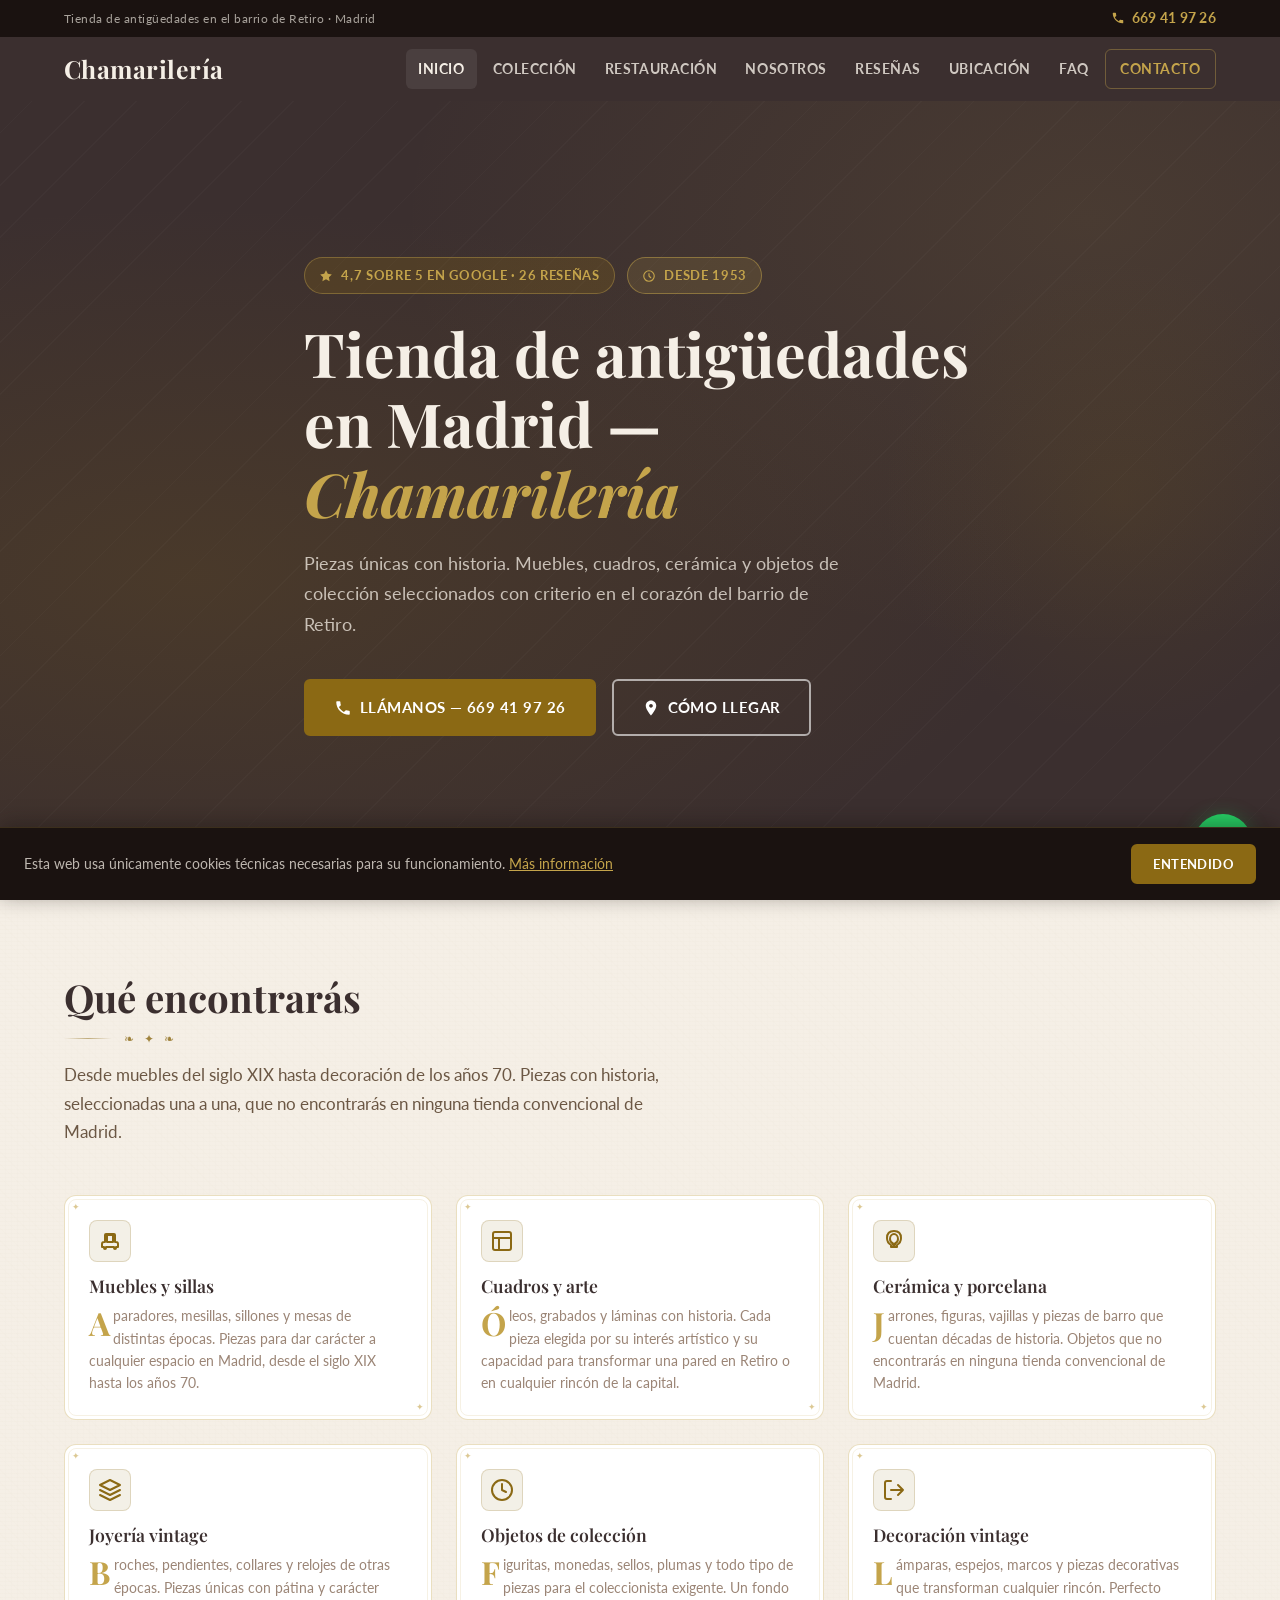
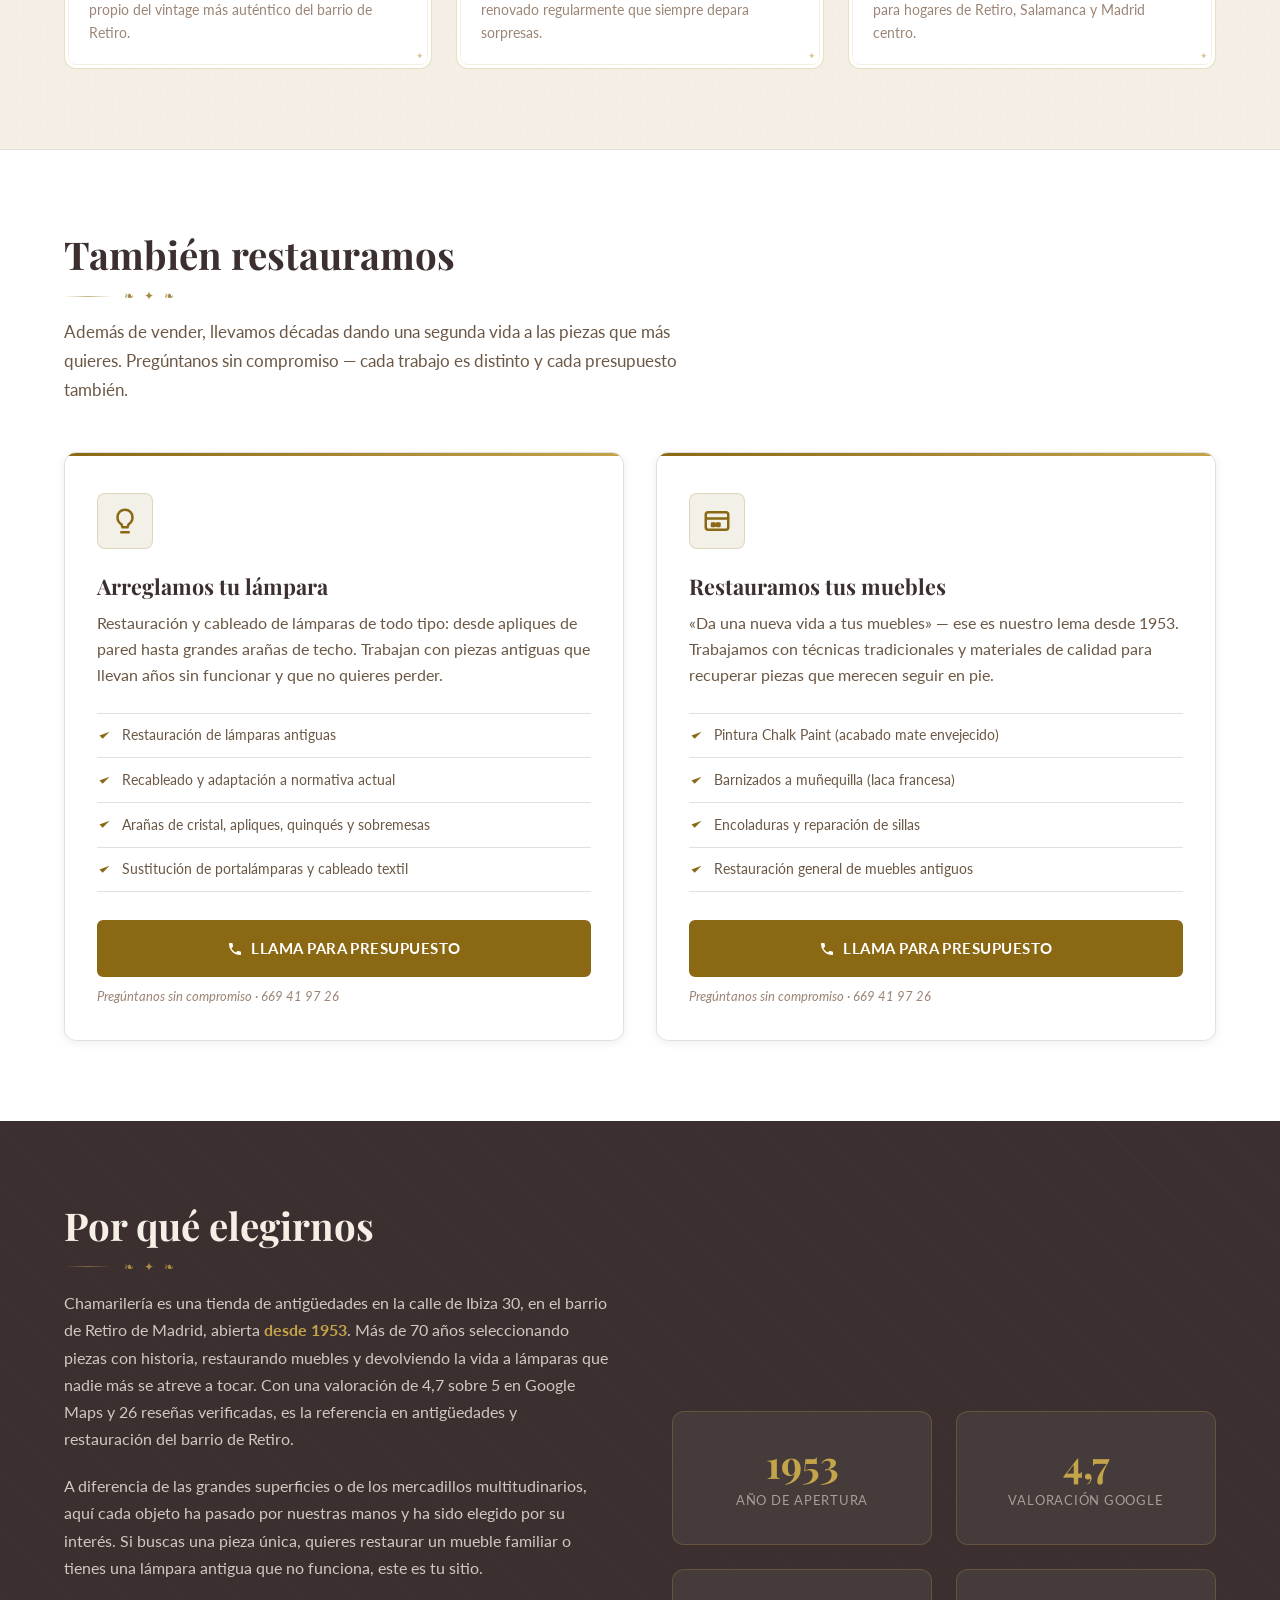
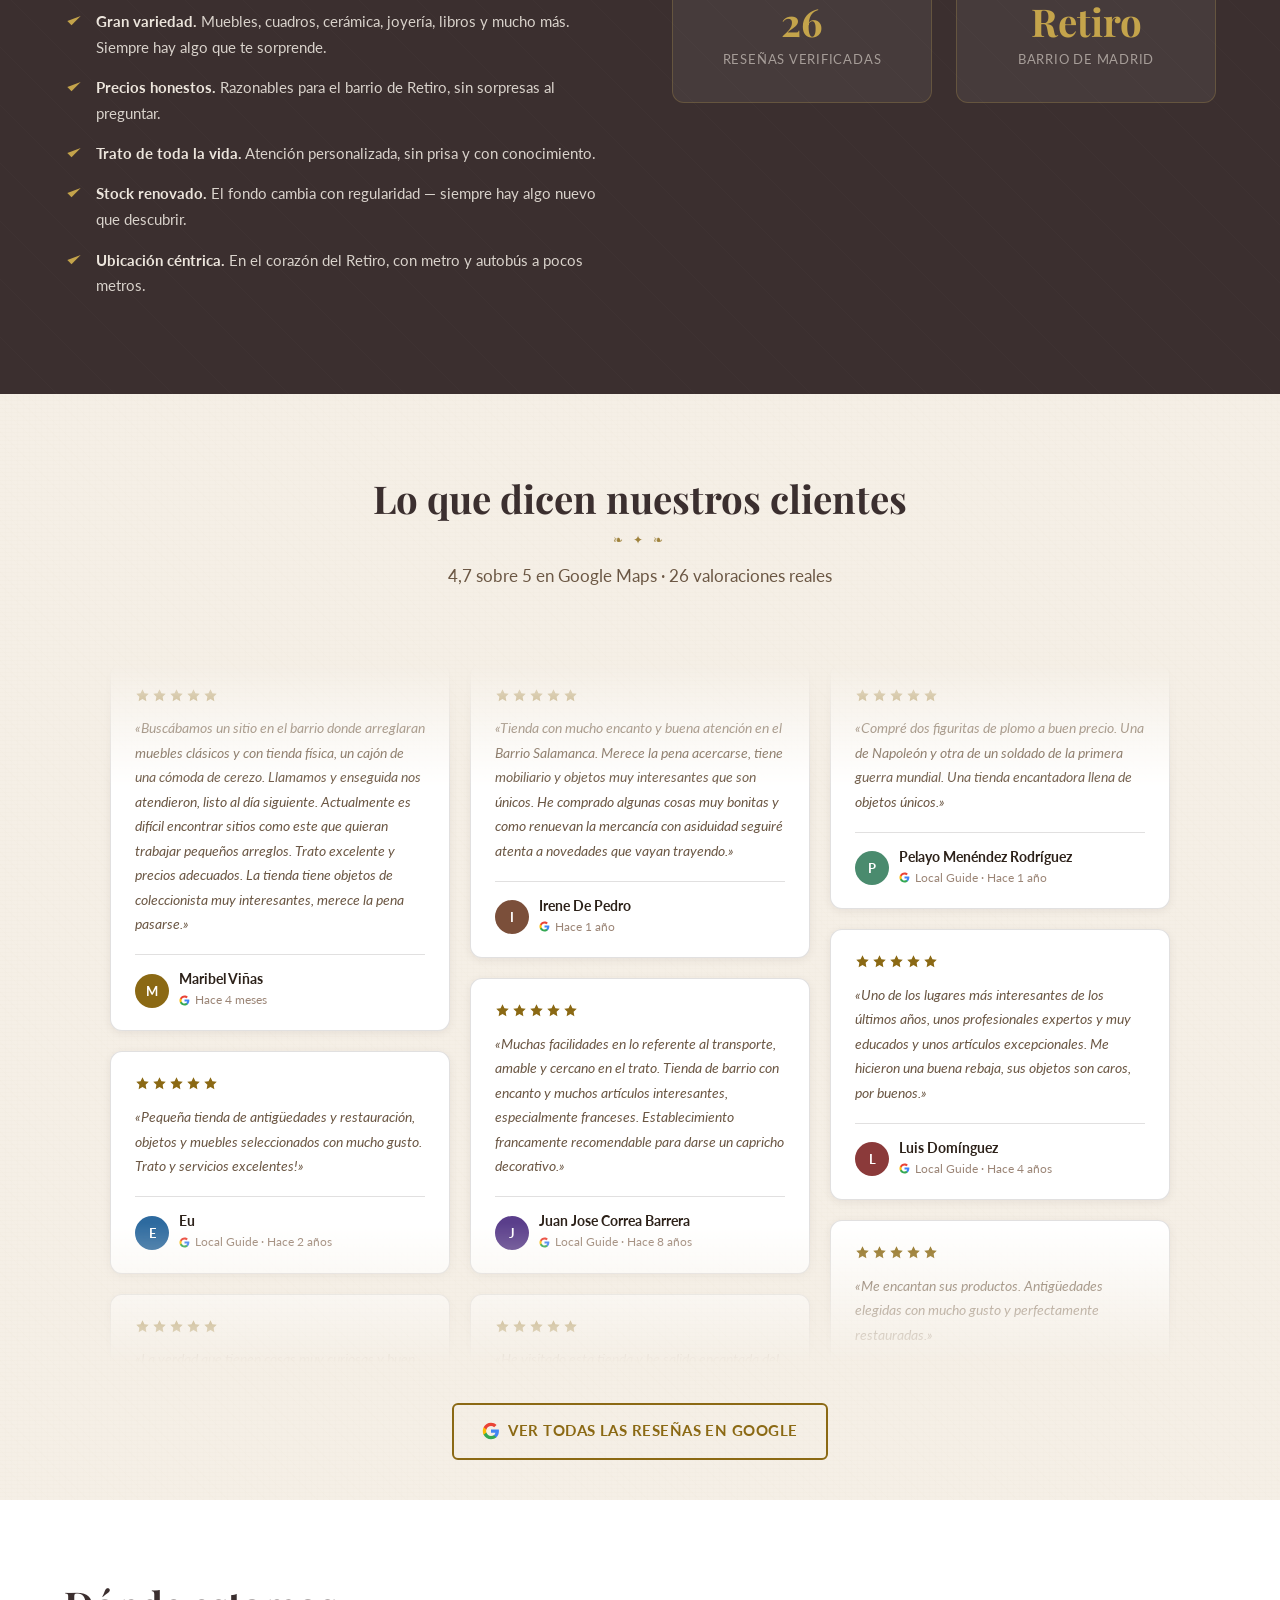
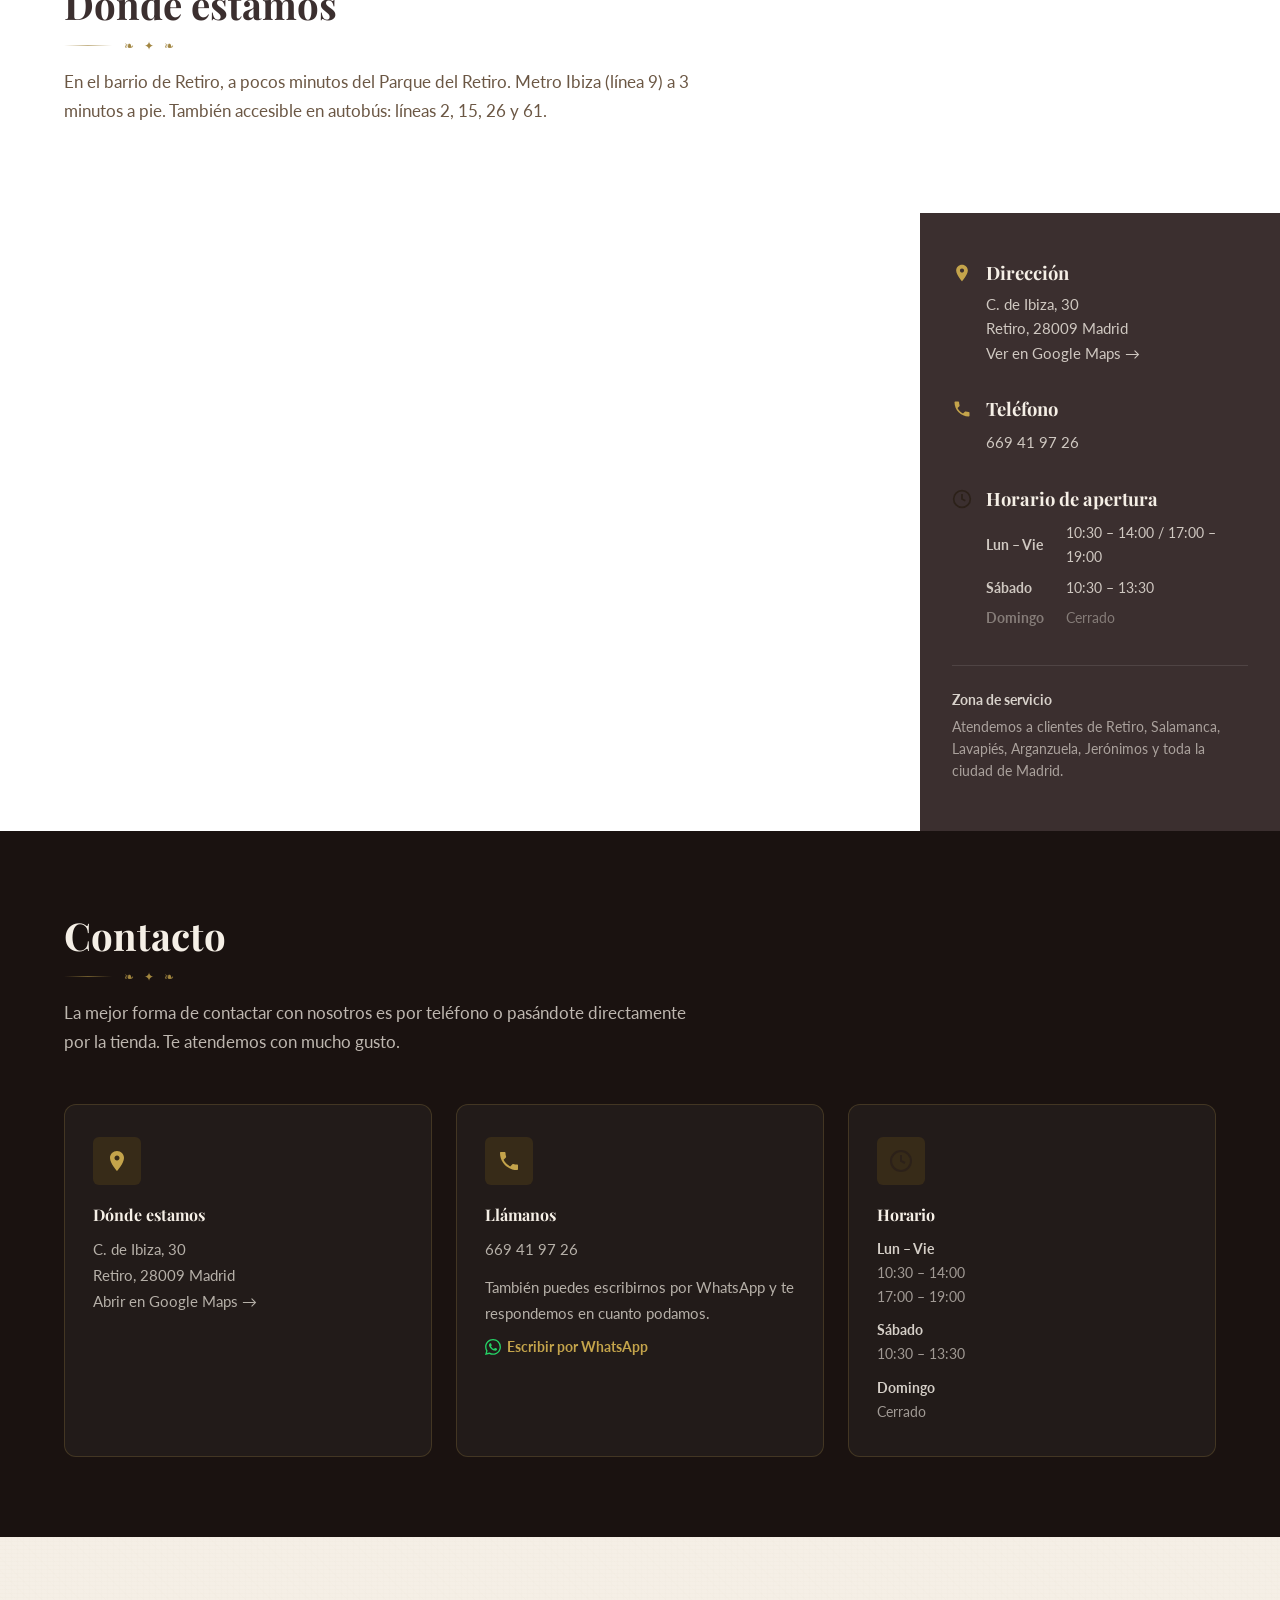
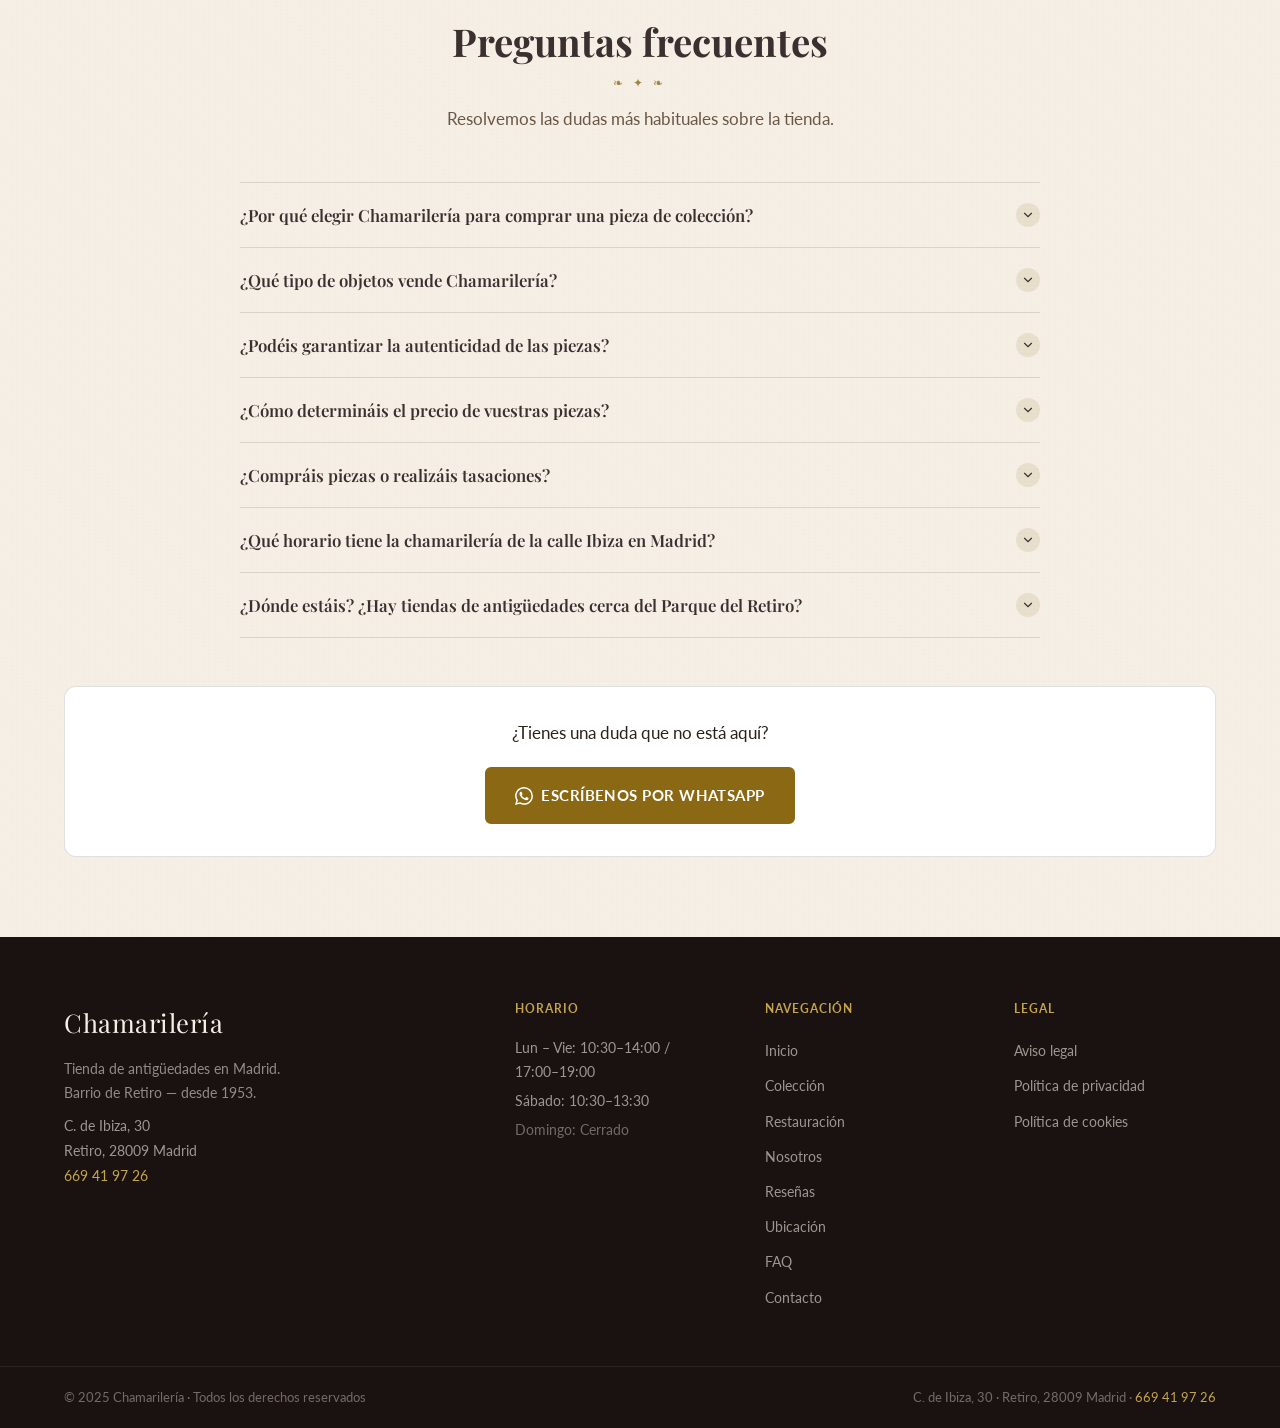
==== commit 4d4b3e85: "Mejoras visuales anticuario: capitulares, textura papel, marco tarjetas, separadores ornamentados" ====
--- a/index.html
+++ b/index.html
@@ -242,6 +242,7 @@
     <section id="que-encontraras" class="services" aria-labelledby="services-heading">
       <div class="container">
         <h2 id="services-heading" class="section-title fade-in">Qué encontrarás</h2>
+        <div class="section-divider section-divider--short fade-in"><span class="ornament">❧ ✦ ❧</span></div>
         <p class="section-subtitle fade-in">
           Desde muebles del siglo XIX hasta decoración de los años 70. Piezas con historia,
           seleccionadas una a una, que no encontrarás en ninguna tienda convencional de Madrid.
@@ -312,6 +313,7 @@
     <section id="restauracion" class="restoration" aria-labelledby="restoration-heading">
       <div class="container">
         <h2 id="restoration-heading" class="section-title fade-in">También restauramos</h2>
+        <div class="section-divider section-divider--short fade-in"><span class="ornament">❧ ✦ ❧</span></div>
         <p class="section-subtitle fade-in">
           Además de vender, llevamos décadas dando una segunda vida a las piezas que más quieres.
           Pregúntanos sin compromiso — cada trabajo es distinto y cada presupuesto también.
@@ -393,6 +395,7 @@
       <div class="about-inner container">
         <div class="about-text fade-in">
           <h2 id="about-heading" class="section-title section-title--light">Por qué elegirnos</h2>
+          <div class="section-divider section-divider--short section-divider--light"><span class="ornament">❧ ✦ ❧</span></div>
           <p>
             Chamarilería es una tienda de antigüedades en la calle de Ibiza 30, en el barrio de Retiro de
             Madrid, abierta <strong style="color:var(--color-accent-light)">desde 1953</strong>. Más de
@@ -455,6 +458,7 @@
     <section id="resenas" class="reviews-scroll" aria-labelledby="reviews-heading">
       <div class="container">
         <h2 id="reviews-heading" class="section-title section-title--centered fade-in">Lo que dicen nuestros clientes</h2>
+        <div class="section-divider fade-in"><span class="ornament">❧ ✦ ❧</span></div>
         <p class="section-subtitle section-subtitle--centered fade-in">
           4,7 sobre 5 en Google Maps · 26 valoraciones reales
         </p>
@@ -732,6 +736,7 @@
     <section id="donde-estamos" class="map-section" aria-labelledby="map-heading">
       <div class="container">
         <h2 id="map-heading" class="section-title fade-in">Dónde estamos</h2>
+        <div class="section-divider section-divider--short fade-in"><span class="ornament">❧ ✦ ❧</span></div>
         <p class="section-subtitle fade-in">
           En el barrio de Retiro, a pocos minutos del Parque del Retiro. Metro Ibiza (línea 9)
           a 3 minutos a pie. También accesible en autobús: líneas 2, 15, 26 y 61.
@@ -798,6 +803,7 @@
     <section id="contacto" class="contact" aria-labelledby="contact-heading">
       <div class="container">
         <h2 id="contact-heading" class="section-title section-title--light fade-in">Contacto</h2>
+        <div class="section-divider section-divider--short section-divider--light fade-in"><span class="ornament">❧ ✦ ❧</span></div>
         <p class="section-subtitle section-subtitle--light fade-in">
           La mejor forma de contactar con nosotros es por teléfono o pasándote directamente
           por la tienda. Te atendemos con mucho gusto.
@@ -855,6 +861,7 @@
     <section id="faq" class="faq" aria-labelledby="faq-heading">
       <div class="container">
         <h2 id="faq-heading" class="section-title section-title--centered fade-in">Preguntas frecuentes</h2>
+        <div class="section-divider fade-in"><span class="ornament">❧ ✦ ❧</span></div>
         <p class="section-subtitle section-subtitle--centered fade-in">
           Resolvemos las dudas más habituales sobre la tienda.
         </p>
--- a/css/styles.css
+++ b/css/styles.css
@@ -162,21 +162,50 @@
 .section-title {
   font-family: var(--font-heading);
   color: var(--color-primary);
+  margin-bottom: 0.5rem;
+  position: relative;
+}
+.section-title--centered { text-align: center; }
+.section-title--light { color: var(--color-secondary); }
+
+.section-divider {
+  display: flex;
+  align-items: center;
+  gap: 0.75rem;
   margin-bottom: 0.75rem;
-  position: relative;
-}
-.section-title::after {
+  color: var(--color-accent);
+}
+.section-divider::before,
+.section-divider::after {
   content: '';
-  display: block;
-  width: 3rem;
-  height: 2px;
-  background-color: var(--color-accent);
-  margin-top: 0.75rem;
-}
-.section-title--centered { text-align: center; }
-.section-title--centered::after { margin: 0.75rem auto 0; }
-.section-title--light { color: var(--color-secondary); }
-.section-title--light::after { background-color: var(--color-accent-light); }
+  flex: 1;
+  height: 1px;
+  background: linear-gradient(to right, transparent, var(--color-accent), transparent);
+  opacity: 0.5;
+}
+.section-divider--short::before { max-width: 3rem; }
+.section-divider--short::after  { flex: none; width: 0; }
+.section-divider .ornament {
+  font-size: 0.75rem;
+  letter-spacing: 0.3em;
+  opacity: 0.8;
+  flex-shrink: 0;
+}
+.section-title--centered + .section-divider {
+  justify-content: center;
+}
+.section-title--centered + .section-divider::before,
+.section-title--centered + .section-divider::after {
+  max-width: 5rem;
+  flex: none;
+}
+.section-divider--light {
+  color: var(--color-accent-light);
+}
+.section-divider--light::before,
+.section-divider--light::after {
+  background: linear-gradient(to right, transparent, var(--color-accent-light), transparent);
+}
 
 .section-subtitle {
   font-size: 1.05rem;
@@ -455,6 +484,26 @@
 .services {
   padding: var(--section-padding);
   background-color: var(--color-secondary);
+  position: relative;
+}
+.services::before,
+.reviews-scroll::before,
+.faq::before {
+  content: '';
+  position: absolute;
+  inset: 0;
+  pointer-events: none;
+  background-image:
+    repeating-linear-gradient(0deg, transparent, transparent 3px, rgba(139,105,20,0.012) 3px, rgba(139,105,20,0.012) 4px),
+    repeating-linear-gradient(90deg, transparent, transparent 5px, rgba(59,47,47,0.008) 5px, rgba(59,47,47,0.008) 6px),
+    repeating-linear-gradient(45deg, transparent, transparent 8px, rgba(139,105,20,0.006) 8px, rgba(139,105,20,0.006) 9px);
+  z-index: 0;
+}
+.services > *,
+.reviews-scroll > *,
+.faq > * {
+  position: relative;
+  z-index: 1;
 }
 
 .services-grid {
@@ -468,15 +517,35 @@
   display: flex;
   flex-direction: column;
   background-color: var(--color-white);
-  border: 1px solid var(--color-border);
+  border: 1px solid rgba(196,164,75,0.35);
   border-radius: var(--radius-lg);
   padding: 1.5rem;
+  position: relative;
   transition: box-shadow 0.3s ease, transform 0.3s ease, border-color 0.3s ease;
+  outline: 1px solid rgba(196,164,75,0.15);
+  outline-offset: -5px;
+}
+.service-card::before,
+.service-card::after {
+  content: '✦';
+  position: absolute;
+  font-size: 0.55rem;
+  color: rgba(196,164,75,0.6);
+  line-height: 1;
+}
+.service-card::before {
+  top: 7px;
+  left: 7px;
+}
+.service-card::after {
+  bottom: 7px;
+  right: 7px;
 }
 .service-card:hover {
   box-shadow: 0 20px 40px rgba(59, 47, 47, 0.12);
   transform: scale(1.01);
-  border-color: rgba(139, 105, 20, 0.5);
+  border-color: rgba(196,164,75,0.65);
+  outline-color: rgba(196,164,75,0.3);
 }
 
 .service-icon {
@@ -518,6 +587,16 @@
   color: var(--color-text-muted);
   line-height: 1.6;
   flex-grow: 1;
+}
+.service-card p::first-letter {
+  font-family: var(--font-heading);
+  font-size: 2rem;
+  font-weight: 700;
+  color: var(--color-accent-light);
+  float: left;
+  line-height: 1;
+  margin-right: 0.1em;
+  margin-top: 0.05em;
 }
 
 
@@ -624,6 +703,7 @@
   padding: var(--section-padding);
   padding-bottom: 0;
   background-color: var(--color-secondary);
+  position: relative;
 }
 .reviews-scroll > .container {
   padding-bottom: 0.5rem;
@@ -919,6 +999,7 @@
 .faq {
   padding: var(--section-padding);
   background-color: var(--color-secondary);
+  position: relative;
 }
 
 .faq-list {
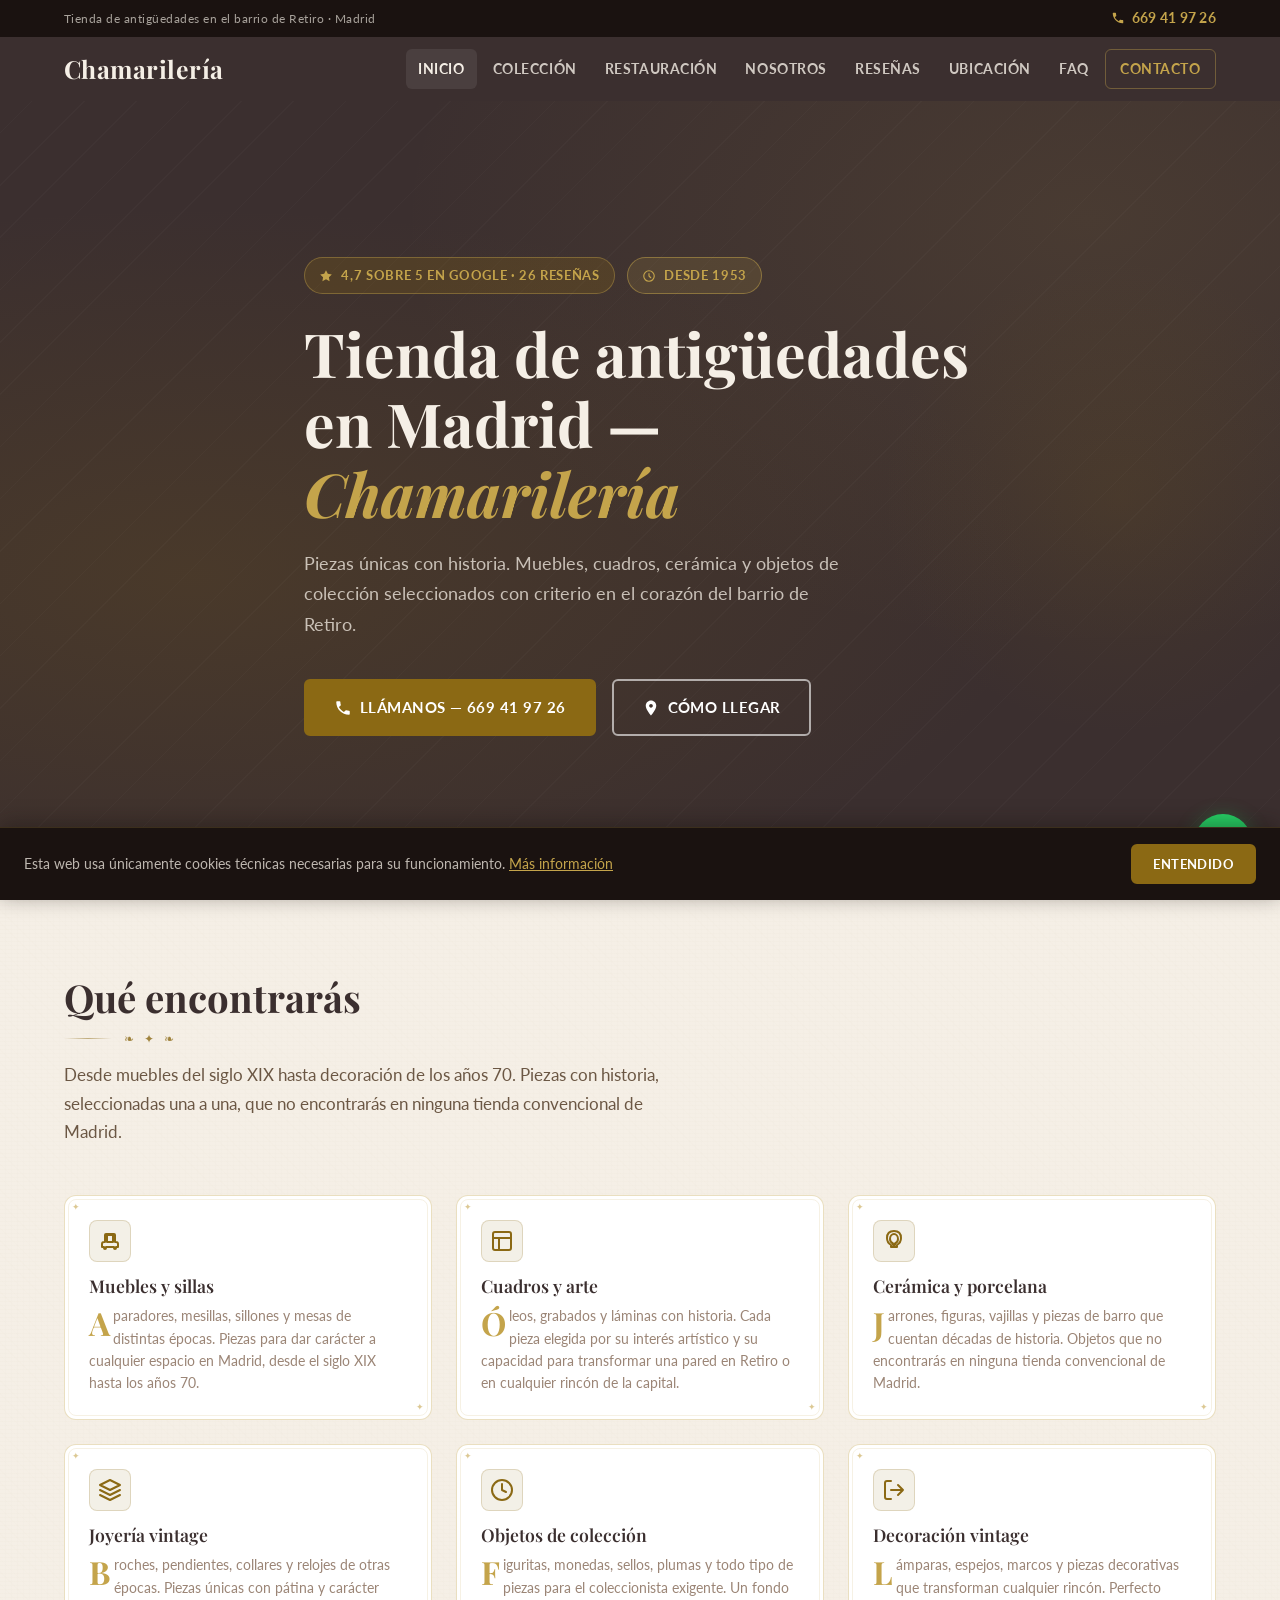
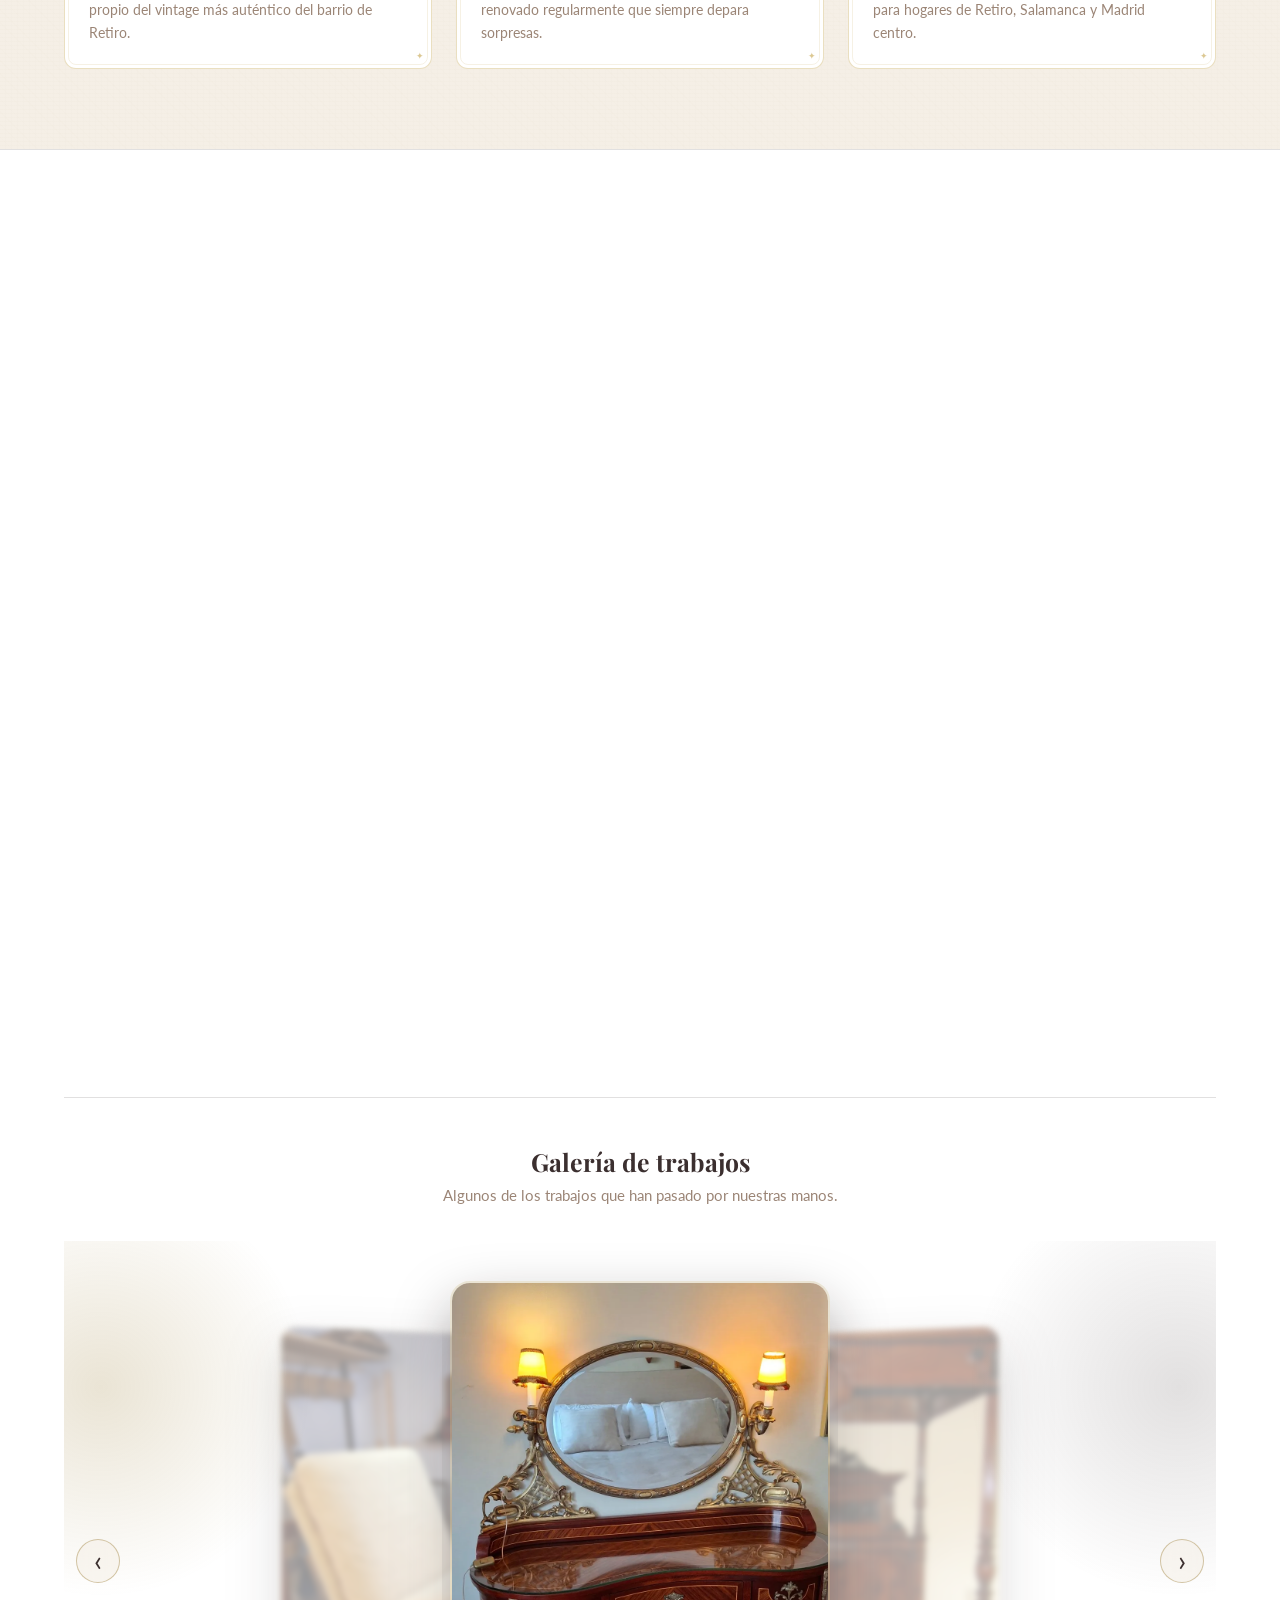
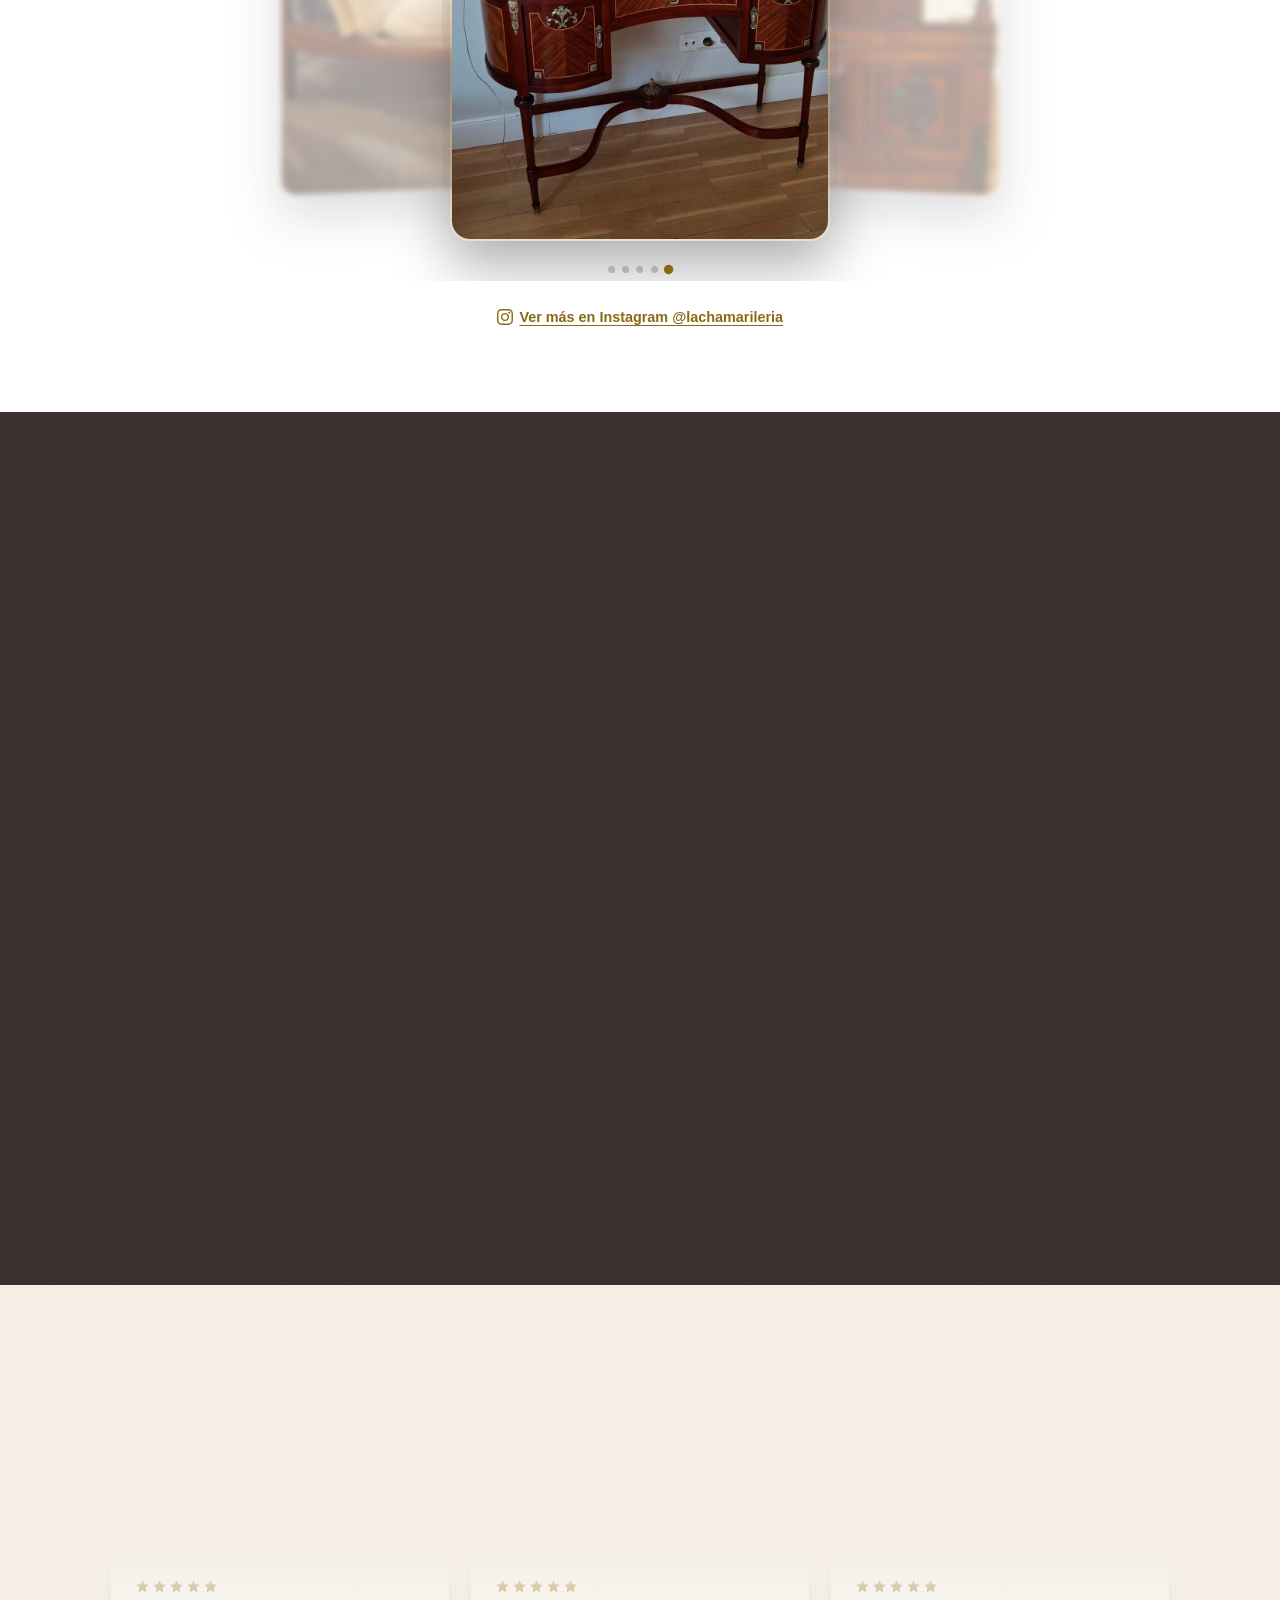
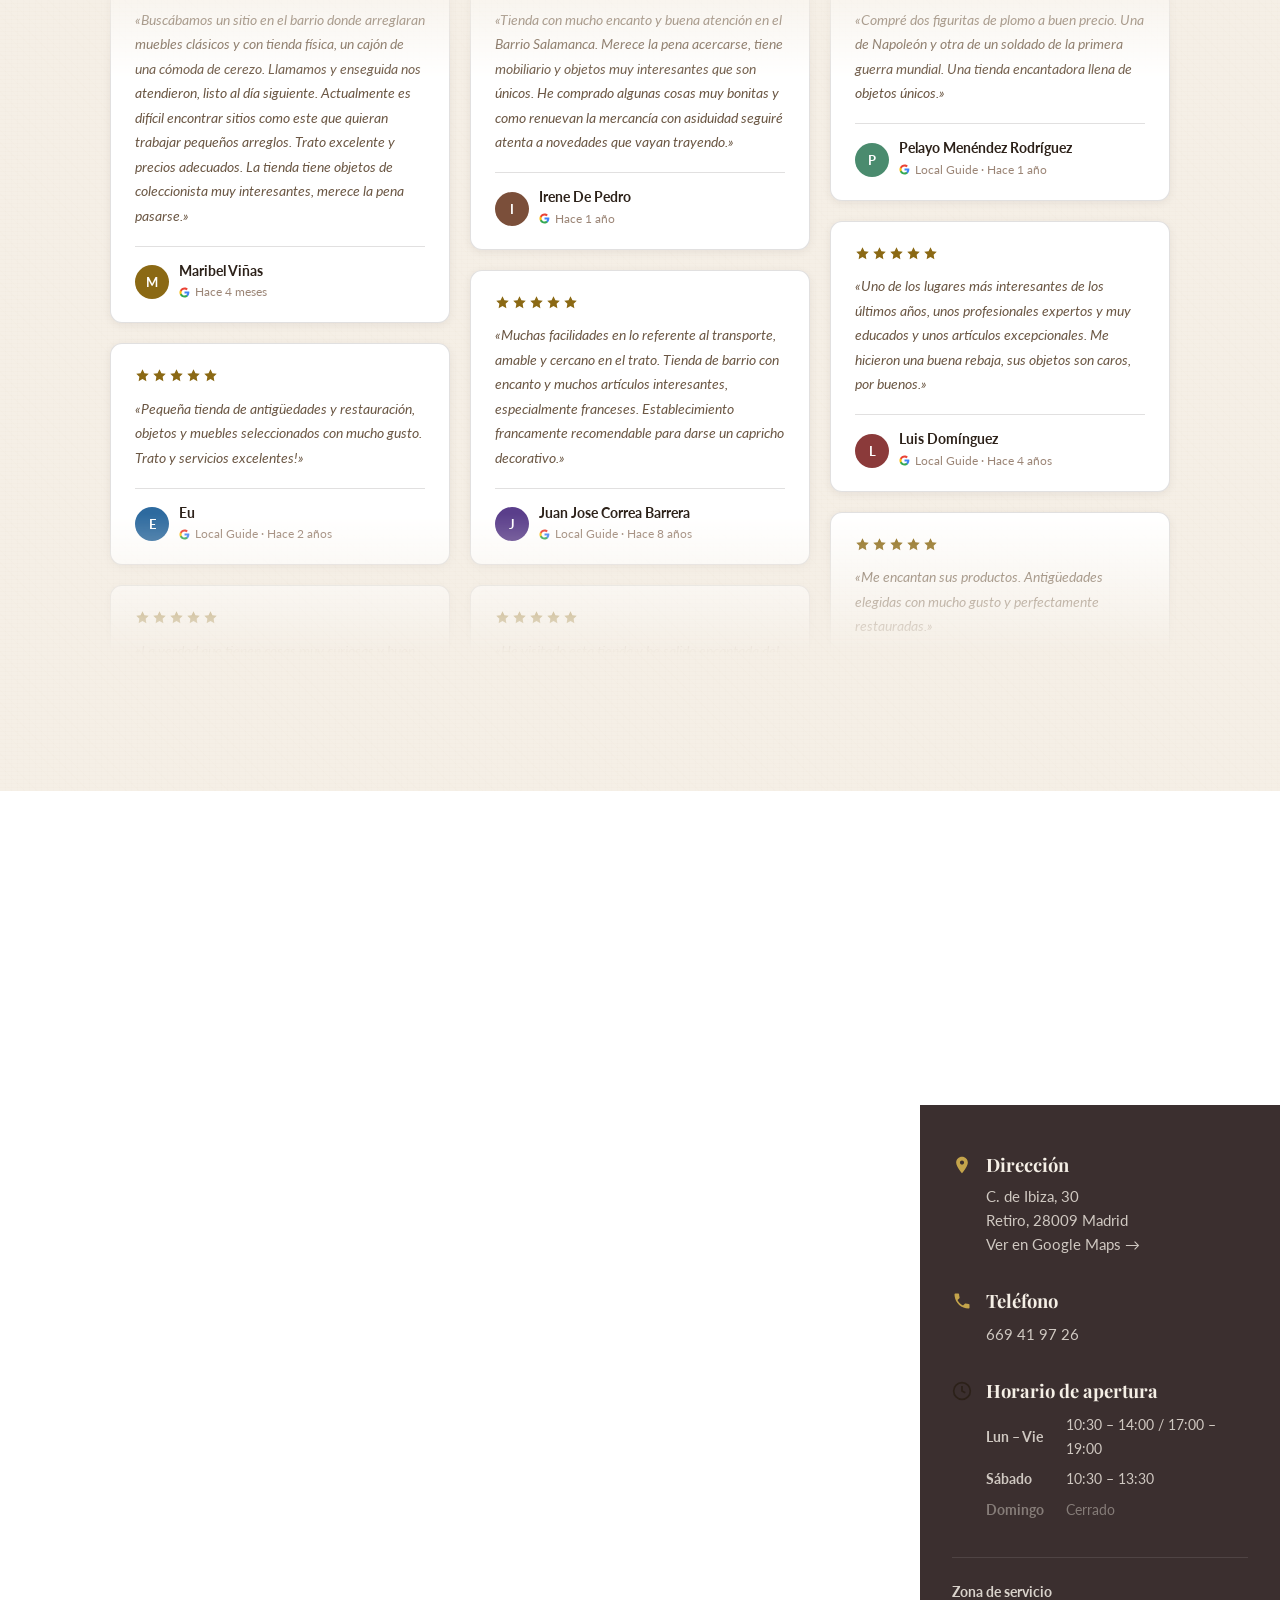
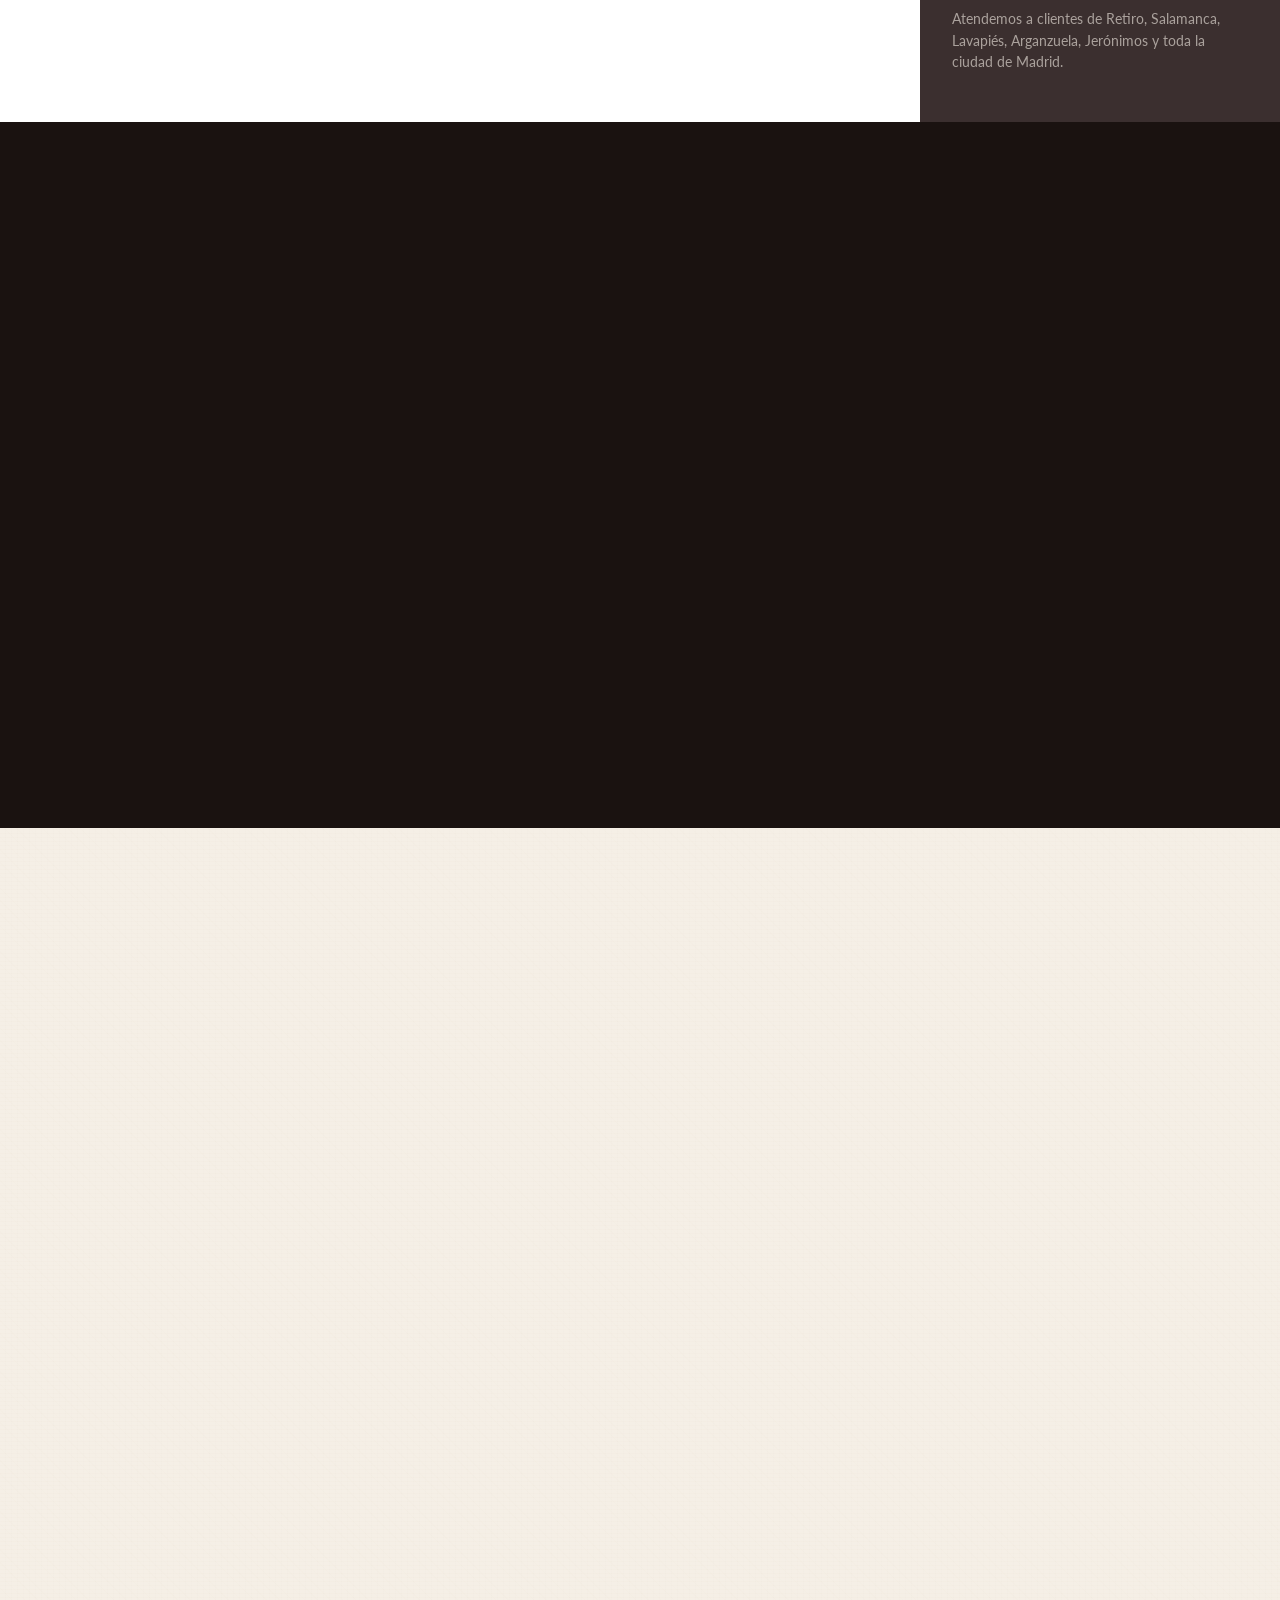
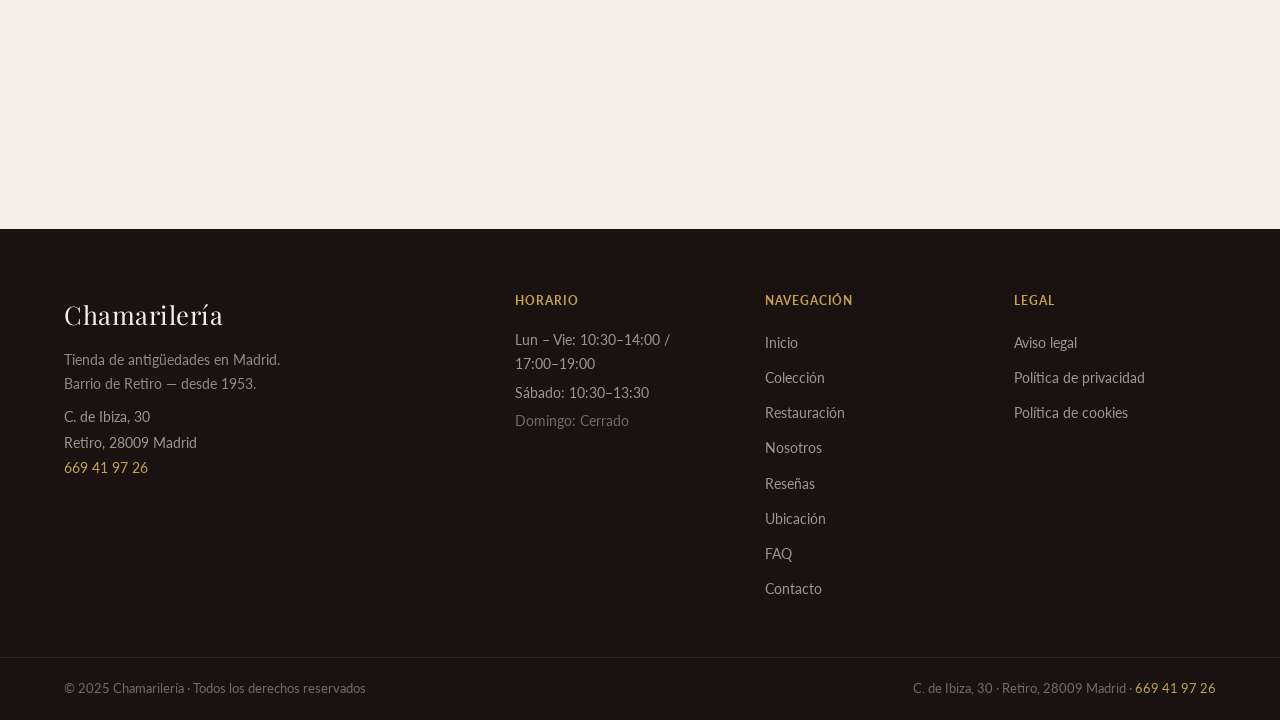
==== commit 53b673ea: "Añadir carousel 3D de restauraciones con fotos de Instagram - Sección galería con carousel 3D (persp" ====
--- a/index.html
+++ b/index.html
@@ -385,6 +385,50 @@
           </article>
 
         </div>
+
+        <!-- ── Galería de trabajos (carousel 3D) ─────────────── -->
+        <div class="restoration-gallery fade-in">
+          <h3 class="gallery-subheading">Galería de trabajos</h3>
+          <p class="gallery-intro">Algunos de los trabajos que han pasado por nuestras manos.</p>
+
+          <div class="carousel-viewport" id="restoCarousel" aria-label="Galería de restauraciones" role="region">
+            <!-- gradientes decorativos de fondo -->
+            <div class="carousel-glow carousel-glow--left"  aria-hidden="true"></div>
+            <div class="carousel-glow carousel-glow--right" aria-hidden="true"></div>
+
+            <div class="carousel-stage" id="carouselStage">
+              <div class="carousel-item" tabindex="-1">
+                <img src="img/restauraciones/r01.jpg" alt="Restauración 1 — trabajo en la tienda" loading="lazy">
+              </div>
+              <div class="carousel-item" tabindex="-1">
+                <img src="img/restauraciones/r02.jpg" alt="Restauración 2 — mueble restaurado" loading="lazy">
+              </div>
+              <div class="carousel-item" tabindex="-1">
+                <img src="img/restauraciones/r03.jpg" alt="Restauración 3 — resultado final" loading="lazy">
+              </div>
+              <div class="carousel-item" tabindex="-1">
+                <img src="img/restauraciones/r04.jpg" alt="Restauración 4 — lámpara restaurada" loading="lazy">
+              </div>
+              <div class="carousel-item" tabindex="-1">
+                <img src="img/restauraciones/r05.jpg" alt="Restauración 5 — antes y después" loading="lazy">
+              </div>
+            </div>
+
+            <button class="carousel-btn carousel-btn--prev" id="carouselPrev" aria-label="Imagen anterior">&#8249;</button>
+            <button class="carousel-btn carousel-btn--next" id="carouselNext" aria-label="Imagen siguiente">&#8250;</button>
+
+            <!-- dots -->
+            <div class="carousel-dots" id="carouselDots" aria-hidden="true"></div>
+          </div>
+
+          <p class="gallery-instagram-link">
+            <a href="https://www.instagram.com/lachamarileria/" target="_blank" rel="noopener noreferrer">
+              <svg viewBox="0 0 24 24" width="16" height="16" fill="currentColor" aria-hidden="true"><path d="M12 2.163c3.204 0 3.584.012 4.85.07 3.252.148 4.771 1.691 4.919 4.919.058 1.265.069 1.645.069 4.849 0 3.205-.012 3.584-.069 4.849-.149 3.225-1.664 4.771-4.919 4.919-1.266.058-1.644.07-4.85.07-3.204 0-3.584-.012-4.849-.07-3.26-.149-4.771-1.699-4.919-4.92-.058-1.265-.07-1.644-.07-4.849 0-3.204.013-3.583.07-4.849.149-3.227 1.664-4.771 4.919-4.919 1.266-.057 1.645-.069 4.849-.069zm0-2.163c-3.259 0-3.667.014-4.947.072-4.358.2-6.78 2.618-6.98 6.98-.059 1.281-.073 1.689-.073 4.948 0 3.259.014 3.668.072 4.948.2 4.358 2.618 6.78 6.98 6.98 1.281.058 1.689.072 4.948.072 3.259 0 3.668-.014 4.948-.072 4.354-.2 6.782-2.618 6.979-6.98.059-1.28.073-1.689.073-4.948 0-3.259-.014-3.667-.072-4.947-.196-4.354-2.617-6.78-6.979-6.98-1.281-.059-1.69-.073-4.949-.073zm0 5.838c-3.403 0-6.162 2.759-6.162 6.162s2.759 6.163 6.162 6.163 6.162-2.759 6.162-6.163c0-3.403-2.759-6.162-6.162-6.162zm0 10.162c-2.209 0-4-1.79-4-4 0-2.209 1.791-4 4-4s4 1.791 4 4c0 2.21-1.791 4-4 4zm6.406-11.845c-.796 0-1.441.645-1.441 1.44s.645 1.44 1.441 1.44c.795 0 1.439-.645 1.439-1.44s-.644-1.44-1.439-1.44z"/></svg>
+              Ver más en Instagram @lachamarileria
+            </a>
+          </p>
+        </div>
+
       </div>
     </section>
 
--- a/css/styles.css
+++ b/css/styles.css
@@ -1308,7 +1308,180 @@
   margin-top: 0.5rem;
 }
 
-/* 18. LEGAL PAGES
+/* 18. GALERÍA DE RESTAURACIONES — CAROUSEL 3D
+-------------------------------------------------------------- */
+.restoration-gallery {
+  margin-top: 3.5rem;
+  padding-top: 3rem;
+  border-top: 1px solid var(--color-border);
+}
+
+.gallery-subheading {
+  font-family: var(--font-heading);
+  font-size: 1.55rem;
+  color: var(--color-primary);
+  text-align: center;
+  margin-bottom: 0.4rem;
+}
+
+.gallery-intro {
+  text-align: center;
+  color: var(--color-text-muted);
+  font-size: 0.95rem;
+  margin-bottom: 2rem;
+}
+
+/* Viewport: clips side-items and sets the 3D perspective */
+.carousel-viewport {
+  position: relative;
+  width: 100%;
+  height: 640px;
+  display: flex;
+  align-items: center;
+  justify-content: center;
+  perspective: 1400px;
+  overflow: hidden;
+}
+
+/* Decorative radial glows (fondo ambiance) */
+.carousel-glow {
+  position: absolute;
+  top: -10%;
+  width: 420px;
+  height: 420px;
+  border-radius: 50%;
+  pointer-events: none;
+  z-index: 0;
+}
+.carousel-glow--left {
+  left: -15%;
+  background: radial-gradient(circle farthest-side, rgba(139, 105, 20, 0.18), transparent);
+}
+.carousel-glow--right {
+  right: -15%;
+  background: radial-gradient(circle farthest-side, rgba(59, 47, 47, 0.15), transparent);
+}
+
+/* Stage: the 3D plane where items sit */
+.carousel-stage {
+  position: relative;
+  width: 100%;
+  height: 100%;
+  display: flex;
+  align-items: center;
+  justify-content: center;
+  transform-style: preserve-3d;
+  z-index: 1;
+}
+
+/* Each slide */
+.carousel-item {
+  position: absolute;
+  width: 380px;
+  height: 560px;
+  border-radius: 1.25rem;
+  overflow: hidden;
+  border: 2px solid rgba(139, 105, 20, 0.18);
+  box-shadow: 0 24px 56px rgba(26, 18, 16, 0.35);
+  transition: transform 0.5s cubic-bezier(0.4, 0, 0.2, 1),
+              opacity  0.5s cubic-bezier(0.4, 0, 0.2, 1),
+              filter   0.5s cubic-bezier(0.4, 0, 0.2, 1);
+  cursor: pointer;
+  will-change: transform, opacity;
+}
+
+.carousel-item img {
+  width: 100%;
+  height: 100%;
+  object-fit: cover;
+  display: block;
+  pointer-events: none;
+  user-select: none;
+}
+
+/* Navigation buttons */
+.carousel-btn {
+  position: absolute;
+  top: 50%;
+  transform: translateY(-50%);
+  z-index: 20;
+  width: 44px;
+  height: 44px;
+  border-radius: 50%;
+  border: 1.5px solid rgba(139, 105, 20, 0.35);
+  background: rgba(245, 239, 230, 0.55);
+  backdrop-filter: blur(8px);
+  -webkit-backdrop-filter: blur(8px);
+  color: var(--color-primary);
+  font-size: 1.8rem;
+  line-height: 1;
+  display: flex;
+  align-items: center;
+  justify-content: center;
+  cursor: pointer;
+  transition: background var(--transition), border-color var(--transition), transform var(--transition);
+  padding-bottom: 2px;
+}
+
+.carousel-btn:hover {
+  background: rgba(245, 239, 230, 0.9);
+  border-color: var(--color-accent);
+  transform: translateY(-50%) scale(1.08);
+}
+
+.carousel-btn--prev { left: 0.75rem; }
+.carousel-btn--next { right: 0.75rem; }
+
+/* Dots */
+.carousel-dots {
+  position: absolute;
+  bottom: 0.5rem;
+  left: 50%;
+  transform: translateX(-50%);
+  display: flex;
+  gap: 0.45rem;
+  z-index: 20;
+}
+
+.carousel-dot {
+  width: 7px;
+  height: 7px;
+  border-radius: 50%;
+  background: rgba(59, 47, 47, 0.25);
+  border: none;
+  padding: 0;
+  cursor: pointer;
+  transition: background var(--transition), transform var(--transition);
+}
+
+.carousel-dot.active {
+  background: var(--color-accent);
+  transform: scale(1.35);
+}
+
+/* Instagram link */
+.gallery-instagram-link {
+  text-align: center;
+  margin-top: 1.5rem;
+}
+
+.gallery-instagram-link a {
+  display: inline-flex;
+  align-items: center;
+  gap: 0.4rem;
+  color: var(--color-accent);
+  font-size: 0.9rem;
+  font-weight: 600;
+  text-decoration: underline;
+  text-underline-offset: 3px;
+  transition: color var(--transition);
+}
+
+.gallery-instagram-link a:hover {
+  color: var(--color-primary);
+}
+
+/* 19. LEGAL PAGES
 -------------------------------------------------------------- */
 .legal-page {
   padding: 6rem 1.5rem 5rem;
@@ -1419,6 +1592,25 @@
   }
   .hero-ctas .btn { justify-content: center; }
 
+  .carousel-viewport {
+    height: 460px;
+  }
+
+  .carousel-item {
+    width: 240px;
+    height: 360px;
+    border-radius: 1rem;
+  }
+
+  .carousel-btn {
+    width: 36px;
+    height: 36px;
+    font-size: 1.4rem;
+  }
+
+  .carousel-btn--prev { left: 0.25rem; }
+  .carousel-btn--next { right: 0.25rem; }
+
   .about-inner {
     grid-template-columns: 1fr;
     gap: 2.5rem;
